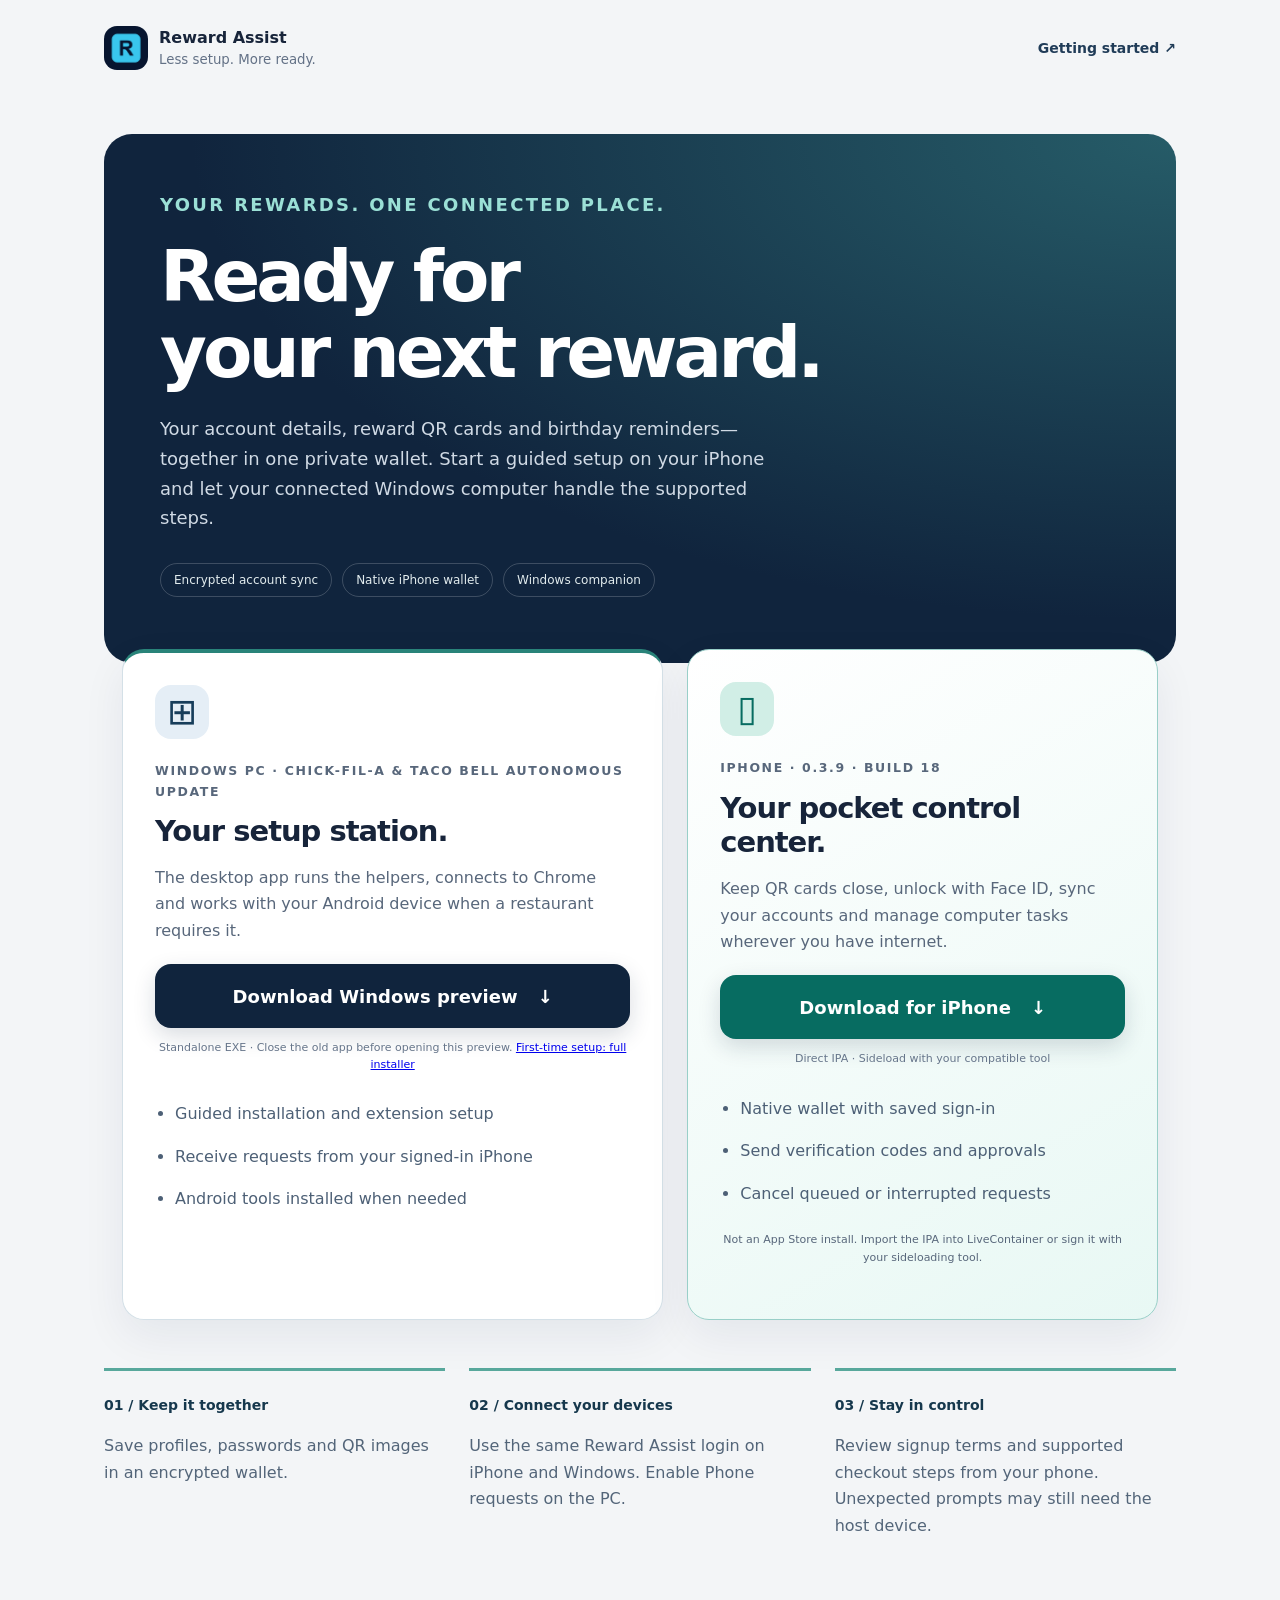
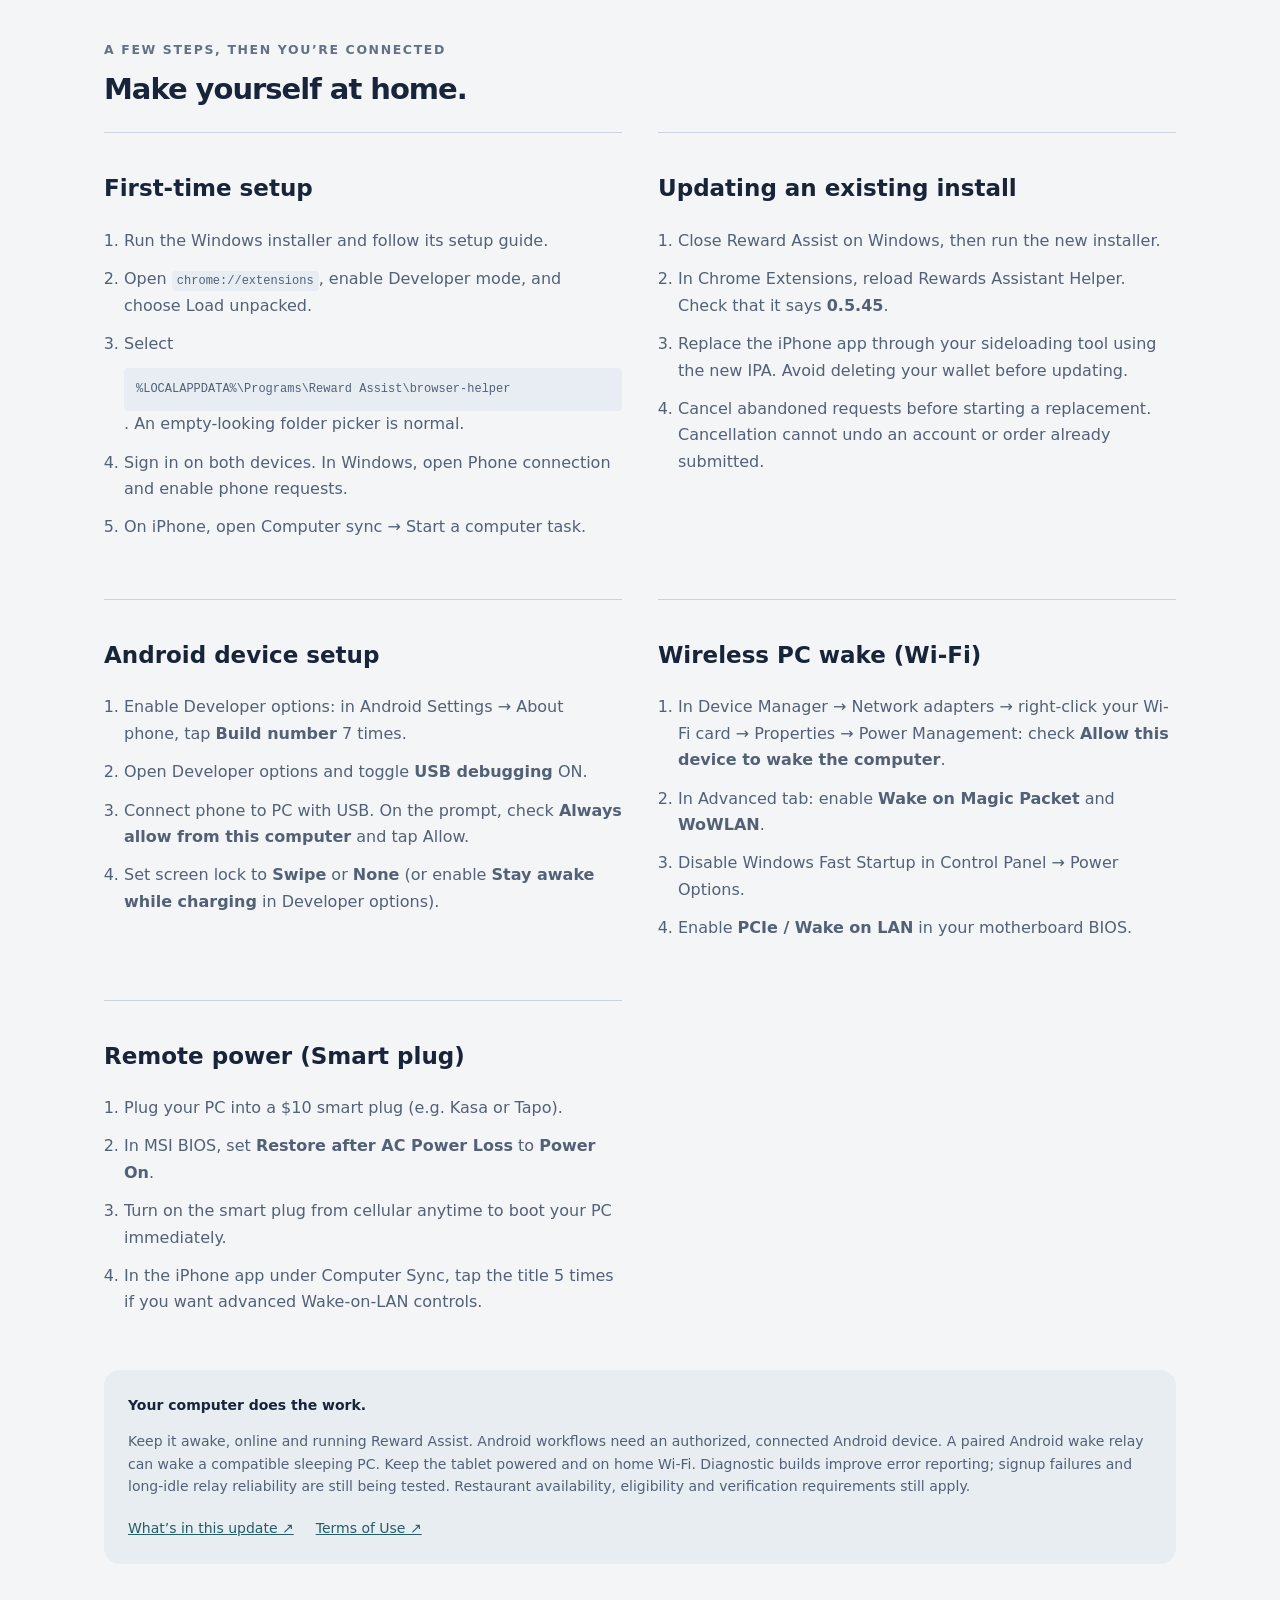
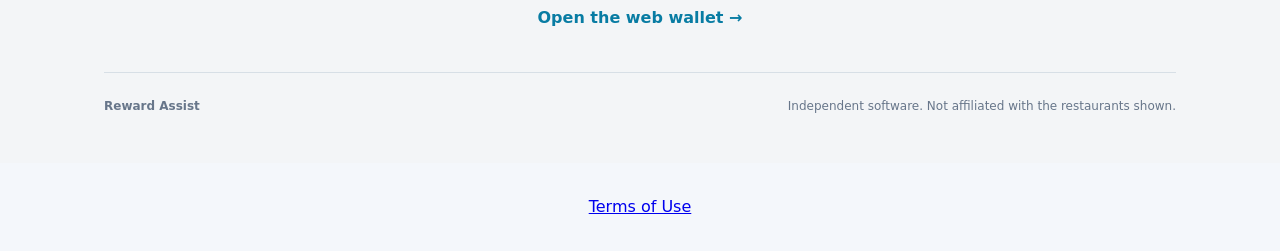
==== index.html @ 3cf1293e "Add Chick-fil-A 2-day advance notice, fully autonomous multi-account checkout and auto-reset, and iO" ====
<!doctype html><html lang="en"><head><meta charset="utf-8"><meta name="viewport" content="width=device-width,initial-scale=1,viewport-fit=cover"><meta name="theme-color" content="#07152f"><meta name="apple-mobile-web-app-capable" content="yes"><meta name="apple-mobile-web-app-status-bar-style" content="black-translucent"><meta name="apple-mobile-web-app-title" content="Reward Assist"><meta name="description" content="Keep restaurant reward accounts and birthday rewards together."><title>Reward Assist</title><link rel="manifest" href="manifest.webmanifest"><link rel="icon" href="favicon.svg" type="image/svg+xml"><link rel="apple-touch-icon" href="icon-192.png"><link rel="stylesheet" href="styles.css"></head><body>
<div id="toast" class="toast" role="status" aria-live="polite"></div>
<section id="landingScreen" class="landing-screen">
<header class="landing-header"><a class="brand" href="#"><img src="icon-192.png" alt="" width="44" height="44"><span><strong>Reward Assist</strong><small>Less setup. More ready.</small></span></a><a class="nav-help" href="#setup-guide">Getting started ↗</a></header>
<main class="landing-main">
<div class="landing-copy"><p class="eyebrow">YOUR REWARDS. ONE CONNECTED PLACE.</p><h1>Ready for<br>your next reward.</h1><p>Your account details, reward QR cards and birthday reminders—together in one private wallet. Start a guided setup on your iPhone and let your connected Windows computer handle the supported steps.</p><div class="hero-meta"><span>Encrypted account sync</span><span>Native iPhone wallet</span><span>Windows companion</span></div></div>
<div class="download-grid" id="downloads">
<article class="download-card featured"><div class="platform-icon" aria-hidden="true">⊞</div><p class="eyebrow">WINDOWS PC · CHICK-FIL-A & TACO BELL AUTONOMOUS UPDATE</p><h2>Your setup station.</h2><p>The desktop app runs the helpers, connects to Chrome and works with your Android device when a restaurant requires it.</p><a class="primary full download-cta" href="https://github.com/goforthj76/Reward-Assist/releases/download/v0.5.45/Rewards.Assistant.exe">Download Windows preview <span>↓</span></a><small class="download-note">Standalone EXE · Close the old app before opening this preview. <a href="https://github.com/goforthj76/Reward-Assist/releases/download/v0.5.45/Reward-Assist-Setup.exe">First-time setup: full installer</a></small><ul><li>Guided installation and extension setup</li><li>Receive requests from your signed-in iPhone</li><li>Android tools installed when needed</li></ul></article>
<article class="download-card iphone"><div class="platform-icon" aria-hidden="true">▯</div><p class="eyebrow">IPHONE · 0.3.9 · BUILD 18</p><h2>Your pocket control center.</h2><p>Keep QR cards close, unlock with Face ID, sync your accounts and manage computer tasks wherever you have internet.</p><a class="primary full download-cta" href="https://github.com/goforthj76/Reward-Assist/releases/download/v0.5.45/Reward-Assist.ipa">Download for iPhone <span>↓</span></a><small class="download-note">Direct IPA · Sideload with your compatible tool</small><ul><li>Native wallet with saved sign-in</li><li>Send verification codes and approvals</li><li>Cancel queued or interrupted requests</li></ul><p class="download-note">Not an App Store install. Import the IPA into LiveContainer or sign it with your sideloading tool.</p></article>
</div>
<section class="benefit-strip" aria-label="How it works"><article><b>01 / Keep it together</b><p>Save profiles, passwords and QR images in an encrypted wallet.</p></article><article><b>02 / Connect your devices</b><p>Use the same Reward Assist login on iPhone and Windows. Enable Phone requests on the PC.</p></article><article><b>03 / Stay in control</b><p>Review signup terms and supported checkout steps from your phone. Unexpected prompts may still need the host device.</p></article></section>
<section id="setup-guide" class="setup-guide"><div class="section-intro"><p class="eyebrow">A FEW STEPS, THEN YOU’RE CONNECTED</p><h2>Make yourself at home.</h2></div><div class="guide-grid"><article><h3>First-time setup</h3><ol><li>Run the Windows installer and follow its setup guide.</li><li>Open <code>chrome://extensions</code>, enable Developer mode, and choose Load unpacked.</li><li>Select <code class="folder-path">%LOCALAPPDATA%\Programs\Reward Assist\browser-helper</code>. An empty-looking folder picker is normal.</li><li>Sign in on both devices. In Windows, open Phone connection and enable phone requests.</li><li>On iPhone, open Computer sync → Start a computer task.</li></ol></article><article><h3>Updating an existing install</h3><ol><li>Close Reward Assist on Windows, then run the new installer.</li><li>In Chrome Extensions, reload Rewards Assistant Helper. Check that it says <strong>0.5.45</strong>.</li><li>Replace the iPhone app through your sideloading tool using the new IPA. Avoid deleting your wallet before updating.</li><li>Cancel abandoned requests before starting a replacement. Cancellation cannot undo an account or order already submitted.</li></ol></article><article><h3>Android device setup</h3><ol><li>Enable Developer options: in Android Settings → About phone, tap <strong>Build number</strong> 7 times.</li><li>Open Developer options and toggle <strong>USB debugging</strong> ON.</li><li>Connect phone to PC with USB. On the prompt, check <strong>Always allow from this computer</strong> and tap Allow.</li><li>Set screen lock to <strong>Swipe</strong> or <strong>None</strong> (or enable <strong>Stay awake while charging</strong> in Developer options).</li></ol></article><article><h3>Wireless PC wake (Wi-Fi)</h3><ol><li>In Device Manager → Network adapters → right-click your Wi-Fi card → Properties → Power Management: check <strong>Allow this device to wake the computer</strong>.</li><li>In Advanced tab: enable <strong>Wake on Magic Packet</strong> and <strong>WoWLAN</strong>.</li><li>Disable Windows Fast Startup in Control Panel → Power Options.</li><li>Enable <strong>PCIe / Wake on LAN</strong> in your motherboard BIOS.</li></ol></article><article><h3>Remote power (Smart plug)</h3><ol><li>Plug your PC into a $10 smart plug (e.g. Kasa or Tapo).</li><li>In MSI BIOS, set <strong>Restore after AC Power Loss</strong> to <strong>Power On</strong>.</li><li>Turn on the smart plug from cellular anytime to boot your PC immediately.</li><li>In the iPhone app under Computer Sync, tap the title 5 times if you want advanced Wake-on-LAN controls.</li></ol></article></div></section>
<div class="release-note"><strong>Your computer does the work.</strong><p>Keep it awake, online and running Reward Assist. Android workflows need an authorized, connected Android device. A paired Android wake relay can wake a compatible sleeping PC. Keep the tablet powered and on home Wi-Fi. Diagnostic builds improve error reporting; signup failures and long-idle relay reliability are still being tested. Restaurant availability, eligibility and verification requirements still apply.</p><a href="https://github.com/goforthj76/Reward-Assist/releases/tag/v0.5.45">What’s in this update ↗</a><a href="terms.html">Terms of Use ↗</a></div>
<button id="openWebApp" class="plain-button web-link" type="button">Open the web wallet →</button>
<footer class="landing-footer"><strong>Reward Assist</strong><span>Independent software. Not affiliated with the restaurants shown.</span></footer></main></section>
<section id="authScreen" class="auth-screen hidden"><div class="auth-brand"><span class="brand-mark">R</span><strong>Reward Assist</strong></div><div class="auth-card"><p class="eyebrow">ONE ACCOUNT · EVERY DEVICE</p><h1>Your rewards, ready when you are.</h1><p>Sign in on your phone and Windows computer to keep profiles and a birthday countdown together.</p><form id="authForm"><label>Email address<input id="authEmail" type="email" autocomplete="email" required placeholder="you@example.com"></label><label>Password<input id="authPassword" type="password" minlength="12" autocomplete="current-password" required placeholder="At least 12 characters"></label><button class="primary full" type="submit" id="authSubmit">Sign in</button></form><button id="authMode" class="plain-button" type="button">New here? Create an account</button><button id="backToDownloads" class="plain-button" type="button">Back to downloads</button><p class="privacy-note">Your restaurant details are encrypted on your device before syncing.</p></div></section>
<div id="appShell" class="app-shell hidden"><header class="topbar"><div class="brand"><span class="brand-mark">R</span><span><strong>Reward Assist</strong><small id="syncState">Saved on this device</small></span></div><button id="accountButton" class="avatar" aria-label="Account menu">A</button></header><main><section class="welcome"><div><p class="eyebrow">MY REWARD WALLET</p><h1 id="welcomeTitle">Good to see you.</h1></div><button id="installButton" class="install-button hidden">Add to Home Screen</button></section><section class="next-reward" id="nextReward"><div class="gift-icon">✦</div><div><span>YOUR BIRTHDAY COUNTDOWN</span><strong id="nextRewardName">Add your birthday to begin</strong><small id="nextRewardDate">We’ll count down for you.</small></div><div class="big-count" id="nextRewardDays">—</div></section><section class="section-block"><div class="section-title"><div><p class="eyebrow">YOUR PLACES</p><h2>Rewards & birthdays</h2></div><button id="editProfileButton" class="secondary">Edit details</button></div><div id="serviceGrid" class="service-grid"></div></section><section class="section-block computer-card"><div><p class="eyebrow">CONNECTED COMPUTER</p><h2>Use the same login on Windows</h2><p>Your encrypted profiles can follow you between this phone and the Reward Assist computer app.</p></div><a href="https://github.com/goforthj76/Reward-Assist/releases/download/v0.5.45/Reward-Assist-Setup.exe" download class="primary">Download Windows Setup</a></section></main><nav class="bottom-nav" aria-label="App navigation"><button class="active" data-view="rewards"><span>⌂</span>Rewards</button><button data-view="add"><span>＋</span>Add account</button><button data-view="account"><span>●</span>Account</button></nav></div>
<dialog id="profileDialog"><form method="dialog" id="profileForm" class="dialog-card"><div class="dialog-head"><div><p class="eyebrow">YOUR DETAILS</p><h2>Birthday profile</h2></div><button value="cancel" class="close" aria-label="Close">×</button></div><label>First name<input id="firstName" autocomplete="given-name" placeholder="First name"></label><label>Birthday<input id="birthday" type="date" autocomplete="bday"></label><fieldset><legend>Show these places</legend><div id="serviceChoices" class="service-choices"></div></fieldset><button id="saveProfile" value="default" class="primary full">Save and sync</button></form></dialog>
<dialog id="serviceDialog"><div class="dialog-card" id="serviceDialogBody"></div></dialog>
<dialog id="accountDialog"><div class="dialog-card"><div class="dialog-head"><div><p class="eyebrow">ACCOUNT</p><h2 id="accountEmail">Signed in</h2></div><button class="close" data-close="accountDialog" aria-label="Close">×</button></div><button id="forceSync" class="secondary full">Sync now</button><button id="showInstallHelp" class="secondary full">Install on this iPhone</button><button id="logoutButton" class="danger full">Sign out</button></div></dialog>
<dialog id="installDialog"><div class="dialog-card"><div class="dialog-head"><div><p class="eyebrow">IPHONE INSTALL</p><h2>Add Reward Assist</h2></div><button class="close" data-close="installDialog" aria-label="Close">×</button></div><ol class="install-steps"><li>Open this page in <strong>Safari</strong>.</li><li>Tap the <strong>Share</strong> button.</li><li>Choose <strong>Add to Home Screen</strong>.</li><li>Tap <strong>Add</strong>.</li></ol></div></dialog>
<link rel="stylesheet" href="landing.css"><link rel="stylesheet" href="mobile-polish.css"><script src="app.js?v=7" defer></script><p style="text-align:center;padding:16px"><a href="terms.html" target="_blank" rel="noopener">Terms of Use</a></p></body></html>
---- styles.css ----
:root{--navy:#07152f;--navy2:#10284d;--cyan:#39c6ed;--ink:#10213d;--muted:#6d7890;--line:#dfe6ef;--paper:#f4f7fb;--white:#fff;--red:#b33b42}*{box-sizing:border-box}html{background:var(--paper)}body{margin:0;color:var(--ink);background:var(--paper);font-family:Inter,ui-sans-serif,system-ui,-apple-system,"Segoe UI",sans-serif;line-height:1.5;font-size:16px}.hidden{display:none!important}button,input{font:inherit}button,a{-webkit-tap-highlight-color:transparent}.auth-screen{min-height:100dvh;background:radial-gradient(circle at 85% 15%,rgba(57,198,237,.2),transparent 28%),linear-gradient(150deg,var(--navy),#132c53);display:grid;place-items:center;padding:28px;color:#fff}.auth-brand{position:absolute;top:28px;left:max(24px,calc((100vw - 1080px)/2));display:flex;align-items:center;gap:11px;font-size:20px}.brand-mark{width:38px;height:38px;border-radius:12px;display:grid;place-items:center;background:var(--cyan);color:var(--navy);font-weight:950}.auth-card{width:min(480px,100%);background:#fff;color:var(--ink);border-radius:28px;padding:36px;box-shadow:0 25px 70px rgba(0,0,0,.28)}.eyebrow{font-size:.78rem;letter-spacing:.13em;font-weight:900;color:#1881a3;margin:0 0 7px}.auth-card h1{font-size:clamp(2.2rem,7vw,3.5rem);line-height:1;letter-spacing:-.055em;margin:9px 0 17px}.auth-card>p:not(.eyebrow){color:var(--muted)}label{display:grid;gap:7px;font-weight:750;margin:17px 0}input{min-height:50px;border:1px solid #cbd5e2;border-radius:12px;padding:11px 13px;color:var(--ink);background:#fff}input:focus{outline:3px solid rgba(57,198,237,.28);border-color:#2ba4c9}.primary,.secondary,.danger,.install-button{min-height:48px;border:0;border-radius:12px;padding:12px 18px;font-weight:850;text-decoration:none;display:inline-flex;align-items:center;justify-content:center;cursor:pointer}.primary{background:var(--navy);color:#fff}.secondary{background:#edf3f8;color:var(--ink)}.danger{background:#fff0f0;color:var(--red)}.full{width:100%}.plain-button{width:100%;background:none;border:0;color:#087ca3;font-weight:800;padding:16px;cursor:pointer}.privacy-note{font-size:.82rem;text-align:center}.windows-download{position:absolute;bottom:24px;color:#d6e8f8;text-underline-offset:4px}.topbar{position:sticky;top:0;z-index:10;height:72px;background:rgba(7,21,47,.96);color:#fff;display:flex;align-items:center;justify-content:space-between;padding:0 max(20px,calc((100vw - 1080px)/2));backdrop-filter:blur(12px)}.brand{display:flex;align-items:center;gap:11px}.brand>span:last-child{display:grid}.brand small{color:#a8bdd5}.avatar{width:42px;height:42px;border-radius:50%;border:1px solid rgba(255,255,255,.2);background:#17345e;color:#fff;font-weight:900}.app-shell main{max-width:1080px;margin:auto;padding:38px 22px 120px}.welcome{display:flex;align-items:end;justify-content:space-between;gap:20px;margin-bottom:25px}.welcome h1{font-size:clamp(2rem,5vw,3.6rem);line-height:1;margin:0;letter-spacing:-.05em}.install-button{background:var(--cyan);color:var(--navy)}.next-reward{background:linear-gradient(130deg,var(--navy),var(--navy2));color:#fff;border-radius:24px;padding:24px;display:grid;grid-template-columns:auto 1fr auto;gap:18px;align-items:center;box-shadow:0 18px 45px rgba(12,35,72,.18)}.gift-icon{width:56px;height:56px;border-radius:17px;display:grid;place-items:center;background:var(--cyan);color:var(--navy);font-size:28px}.next-reward span,.next-reward small{display:block;color:#b9cce0}.next-reward span{font-size:.72rem;letter-spacing:.12em;font-weight:850}.next-reward strong{display:block;font-size:1.25rem;margin:3px 0}.big-count{font-size:2.3rem;font-weight:950;color:var(--cyan);text-align:right}.section-block{margin-top:42px}.section-title{display:flex;justify-content:space-between;align-items:end;gap:18px;margin-bottom:17px}.section-title h2,.computer-card h2{font-size:1.8rem;line-height:1.1;letter-spacing:-.035em;margin:0}.service-grid{display:grid;grid-template-columns:repeat(2,1fr);gap:16px}.service-card{background:#fff;border:1px solid var(--line);border-radius:20px;padding:21px;display:grid;grid-template-columns:auto 1fr auto;align-items:center;gap:14px;box-shadow:0 10px 30px rgba(18,39,71,.045);cursor:pointer;text-align:left}.service-logo{width:52px;height:52px;border-radius:16px;display:grid;place-items:center;background:var(--brand,#edf4f8);color:var(--brand-ink,#10213d);font-weight:950;font-size:1.1rem}.service-copy strong,.service-copy small{display:block}.service-copy small{color:var(--muted);margin-top:2px}.countdown{min-width:64px;text-align:center;padding:9px;border-radius:13px;background:#f0f5f8}.countdown strong,.countdown small{display:block}.countdown strong{font-size:1.2rem}.countdown small{font-size:.68rem;color:var(--muted);text-transform:uppercase}.locked{color:#8a96a8}.computer-card{background:#dff6ff;border:1px solid #9de3f7;border-radius:24px;padding:28px;display:flex;justify-content:space-between;align-items:center;gap:25px}.computer-card p:not(.eyebrow){color:#4a6580}.bottom-nav{display:none}.toast{position:fixed;z-index:100;left:50%;bottom:90px;transform:translate(-50%,25px);padding:12px 18px;border-radius:999px;background:#07152f;color:#fff;font-weight:750;opacity:0;pointer-events:none;transition:.25s}.toast.show{opacity:1;transform:translate(-50%,0)}dialog{border:0;border-radius:24px;padding:0;width:min(520px,calc(100% - 30px));box-shadow:0 30px 90px rgba(4,18,42,.35)}dialog::backdrop{background:rgba(4,14,31,.64);backdrop-filter:blur(3px)}.dialog-card{padding:28px}.dialog-head{display:flex;justify-content:space-between;align-items:start;gap:15px}.dialog-head h2{font-size:1.8rem;margin:0;letter-spacing:-.04em}.close{border:0;background:#edf2f6;width:40px;height:40px;border-radius:50%;font-size:1.6rem;cursor:pointer}.service-choices{display:grid;grid-template-columns:1fr 1fr;gap:9px}.service-choice{display:flex;align-items:center;gap:8px;padding:11px;background:#f3f6fa;border-radius:10px;margin:0}.service-choice input{min-height:auto}.install-steps{padding-left:23px}.install-steps li{padding:8px 0}.service-dialog-logo{width:62px;height:62px;border-radius:18px;display:grid;place-items:center;background:var(--brand);font-size:1.3rem;font-weight:950}.service-actions{display:grid;gap:10px;margin-top:25px}.status-pill{display:inline-flex;margin-top:11px;padding:6px 10px;border-radius:999px;background:#eef3f7;color:var(--muted);font-size:.8rem;font-weight:800}@media(max-width:700px){.auth-card{padding:28px 22px}.auth-brand{position:static;justify-self:start;margin-bottom:18px}.auth-screen{align-content:center}.windows-download{position:static;margin-top:22px}.topbar{padding-left:16px;padding-right:16px}.app-shell main{padding:27px 16px 110px}.welcome{align-items:start}.install-button{font-size:.82rem;min-height:42px;padding:9px 12px}.next-reward{grid-template-columns:auto 1fr}.big-count{grid-column:2;text-align:left;font-size:1.65rem}.service-grid{grid-template-columns:1fr}.service-card{padding:17px}.computer-card{display:grid}.bottom-nav{position:fixed;z-index:15;left:0;right:0;bottom:0;padding:8px max(12px,env(safe-area-inset-left)) calc(8px + env(safe-area-inset-bottom));display:grid;grid-template-columns:repeat(3,1fr);background:rgba(255,255,255,.96);border-top:1px solid var(--line);backdrop-filter:blur(12px)}.bottom-nav button{border:0;background:none;color:#738096;font-size:.72rem;font-weight:800;display:grid;gap:2px;place-items:center}.bottom-nav button span{font-size:1.2rem}.bottom-nav .active{color:var(--navy)}.section-title{align-items:center}.section-title .secondary{font-size:.8rem;padding:9px 11px;min-height:40px}.service-choices{grid-template-columns:1fr}}
---- landing.css ----
.landing-screen{min-height:100dvh;background:#f3f5f7;color:#17243a;padding-bottom:24px}.landing-header{max-width:1120px;margin:auto;padding:26px 24px;display:flex;align-items:center;justify-content:space-between;gap:20px}.landing-header .brand small{color:#637186}.nav-help{font-size:14px;color:#203c58;text-decoration:none;font-weight:600}.landing-main{max-width:1120px;margin:auto;padding:38px 24px 0}.landing-copy{background:#10243d;color:white;border-radius:28px;padding:56px;margin-bottom:28px;position:relative;overflow:hidden;background-image:radial-gradient(ellipse at 100% 0%,#265c68,transparent 65%)}.landing-copy .eyebrow{color:#9be0d6}.landing-copy h1{font-size:clamp(2.6rem,5.8vw,4.5rem);letter-spacing:-.055em;line-height:1.06;margin:18px 0 24px;max-width:800px}.landing-copy>p{max-width:630px;font-size:18px;line-height:1.65;color:#d0dae5}.hero-meta{display:flex;gap:10px;flex-wrap:wrap;margin-top:30px}.hero-meta span{font-size:12px;border:1px solid #ffffff30;border-radius:30px;padding:7px 13px;color:#e2ecee}.download-grid{display:grid;grid-template-columns:1.15fr 1fr;gap:24px}.download-card{background:white;border:1px solid #dce2e9;border-radius:22px;padding:32px}.download-card.featured{border-top:4px solid #298379}.download-card h2,.section-intro h2{font-size:29px;letter-spacing:-.035em;line-height:1.2;margin:12px 0 16px}.download-card p{color:#58677b;line-height:1.65}.download-card .primary,.download-card .secondary{margin-top:20px;display:flex;justify-content:center;gap:20px;text-align:center}.download-note{display:block;text-align:center;color:#66758a;font-size:11px;margin:12px 0 20px}.download-card ol,.guide-grid ol{padding-left:20px;color:#536177;line-height:1.65}.download-card li,.guide-grid li{padding:6px 0}.setup-guide{margin-top:64px;scroll-margin-top:24px}.section-intro{max-width:650px;margin-bottom:26px}.section-intro p{color:#637186}.guide-grid{display:grid;grid-template-columns:1fr 1fr;gap:36px}.guide-grid article{border-top:1px solid #ccd5df;padding-top:24px}.step-tag{color:#287269;font-size:12px;font-weight:700;letter-spacing:.08em}.guide-grid h3{font-size:23px;margin:14px 0}.guide-grid code{font-size:12px;background:#e7edf2;padding:3px 5px;border-radius:4px;overflow-wrap:anywhere}.guide-grid .folder-path{display:block;padding:12px;margin-top:10px;white-space:normal}.release-note{margin-top:32px;background:#e7edf1;border-radius:16px;padding:24px;font-size:14px;color:#536177;line-height:1.6}.release-note strong{color:#17243a}.release-note a{display:inline-block;margin:6px 22px 0 0;color:#245e67}.web-link{display:block;margin:26px auto}.landing-footer{display:flex;justify-content:space-between;gap:20px;border-top:1px solid #d7dfe6;padding:24px 0;font-size:12px;color:#67768a}.landing-screen a:focus-visible,.landing-screen button:focus-visible{outline:3px solid #298379;outline-offset:4px}@media(max-width:700px){.landing-header{padding:20px}.landing-main{padding:16px}.landing-copy{padding:30px 24px;border-radius:20px}.landing-copy h1{font-size:42px}.landing-copy>p{font-size:16px}.download-grid,.guide-grid{grid-template-columns:1fr}.download-card{padding:24px}.setup-guide{margin-top:40px}.landing-footer{flex-direction:column;gap:8px}.nav-help{font-size:12px}}

.landing-header .brand{text-decoration:none;color:inherit}.landing-header img{border-radius:13px}.download-card{position:relative;border:1px solid #d4e0e7;box-shadow:0 16px 44px #0e254511}.download-card.iphone{border-color:#99cfc8;background:linear-gradient(150deg,#fff,#e8f8f4)}.download-cta{min-height:64px;border-radius:16px;font-size:18px;font-weight:750;display:flex;justify-content:space-between;align-items:center;padding:18px 22px;box-shadow:0 8px 22px #10243d28;text-decoration:none;background:#10243d;color:white}.iphone .download-cta{background:#076c61}.download-cta:hover{transform:translateY(-2px);filter:brightness(1.12)}.platform-icon{width:54px;height:54px;border-radius:16px;background:#e5eef6;display:grid;place-items:center;font-size:36px;margin-bottom:22px;color:#173d5a}.iphone .platform-icon{background:#d1eee6;color:#076c61}.download-card ul{padding-left:20px;line-height:1.9;color:#4d6076}.benefit-strip{display:grid;grid-template-columns:repeat(3,1fr);gap:24px;margin:48px 0}.benefit-strip article{border-top:3px solid #58a89c;padding:22px 0}.benefit-strip b{font-size:14px;color:#16384d}.benefit-strip p{line-height:1.65;color:#536579}.landing-copy{padding-bottom:66px}.download-grid{margin-top:-42px;position:relative;padding:0 18px;gap:24px}.landing-screen .primary:focus-visible{outline:3px solid #24b8a2;outline-offset:5px}@media(max-width:700px){.download-grid{padding:0;margin-top:0}.benefit-strip{grid-template-columns:1fr;gap:8px}.landing-copy{padding-bottom:30px}.download-card h2{font-size:29px}}
---- mobile-polish.css ----
.service-card{position:relative;overflow:hidden;transition:transform .18s ease,box-shadow .18s ease}.service-card:hover{transform:translateY(-3px);box-shadow:0 18px 38px rgba(18,39,71,.12)}.service-logo{box-shadow:inset 0 0 0 2px rgba(255,255,255,.55),0 7px 18px rgba(7,21,47,.12);letter-spacing:-.05em}.next-reward{background:radial-gradient(circle at 85% 20%,rgba(57,198,237,.28),transparent 26%),linear-gradient(130deg,var(--navy),#183d70)}@media(max-width:700px){body{background:#f6f8fc}.topbar{height:64px}.app-shell main{padding-top:22px}.welcome h1{font-size:2.25rem}.next-reward{border-radius:22px;padding:20px}.service-card{border-radius:22px;min-height:90px}.service-logo{width:58px;height:58px;border-radius:19px}.bottom-nav{box-shadow:0 -10px 30px rgba(7,21,47,.08)}dialog{border-radius:28px 28px 0 0;width:100%;max-width:none;margin:auto 0 0;max-height:92dvh}.dialog-card{padding:24px 20px calc(24px + env(safe-area-inset-bottom))}}
/* Phone shell: persistent navigation, comfortable touch targets and safe areas. */
@media(max-width:700px){
.app-shell{min-height:100dvh;background:#f3f5fa}
.app-shell .topbar{position:sticky;top:0;z-index:12;height:auto;min-height:72px;padding-top:calc(12px + env(safe-area-inset-top));padding-bottom:12px;background:rgba(243,245,250,.94);backdrop-filter:blur(20px);border:0}
.app-shell .welcome{margin-bottom:22px}.app-shell .welcome h1{font-size:30px;letter-spacing:-1px;line-height:1.15}
.app-shell .section-block{margin-top:28px}.app-shell .section-title h2{font-size:22px;letter-spacing:-.5px}.app-shell .section-title{gap:12px;flex-wrap:wrap}
.app-shell .service-card{background:#fff;border:1px solid #e7ebf2;box-shadow:0 3px 10px #10213d05;min-height:94px;text-align:left}
.app-shell .service-copy{min-width:0}.app-shell .service-copy small{overflow-wrap:anywhere}
.app-shell .service-actions{grid-template-columns:1fr 1fr;margin:16px 0}.app-shell .computer-card{background:#e9eef6;border-radius:22px;padding:20px}.app-shell .computer-card h2{font-size:20px}
.app-shell .bottom-nav{border-top:1px solid #e2e6ef;background:rgba(255,255,255,.94)}.bottom-nav button{min-height:48px}.bottom-nav .active{background:#e9f0fb;border-radius:14px}
.dialog-card{overflow-wrap:anywhere}.dialog-card .close{min-height:44px;min-width:44px}.service-card:active{transform:scale(.985)}
}
@media(prefers-reduced-motion:reduce){*{scroll-behavior:auto!important;transition:none!important}}
@media(max-width:700px){.app-shell .topbar .brand strong{color:#10213d}.app-shell .topbar .brand small{color:#536780}}
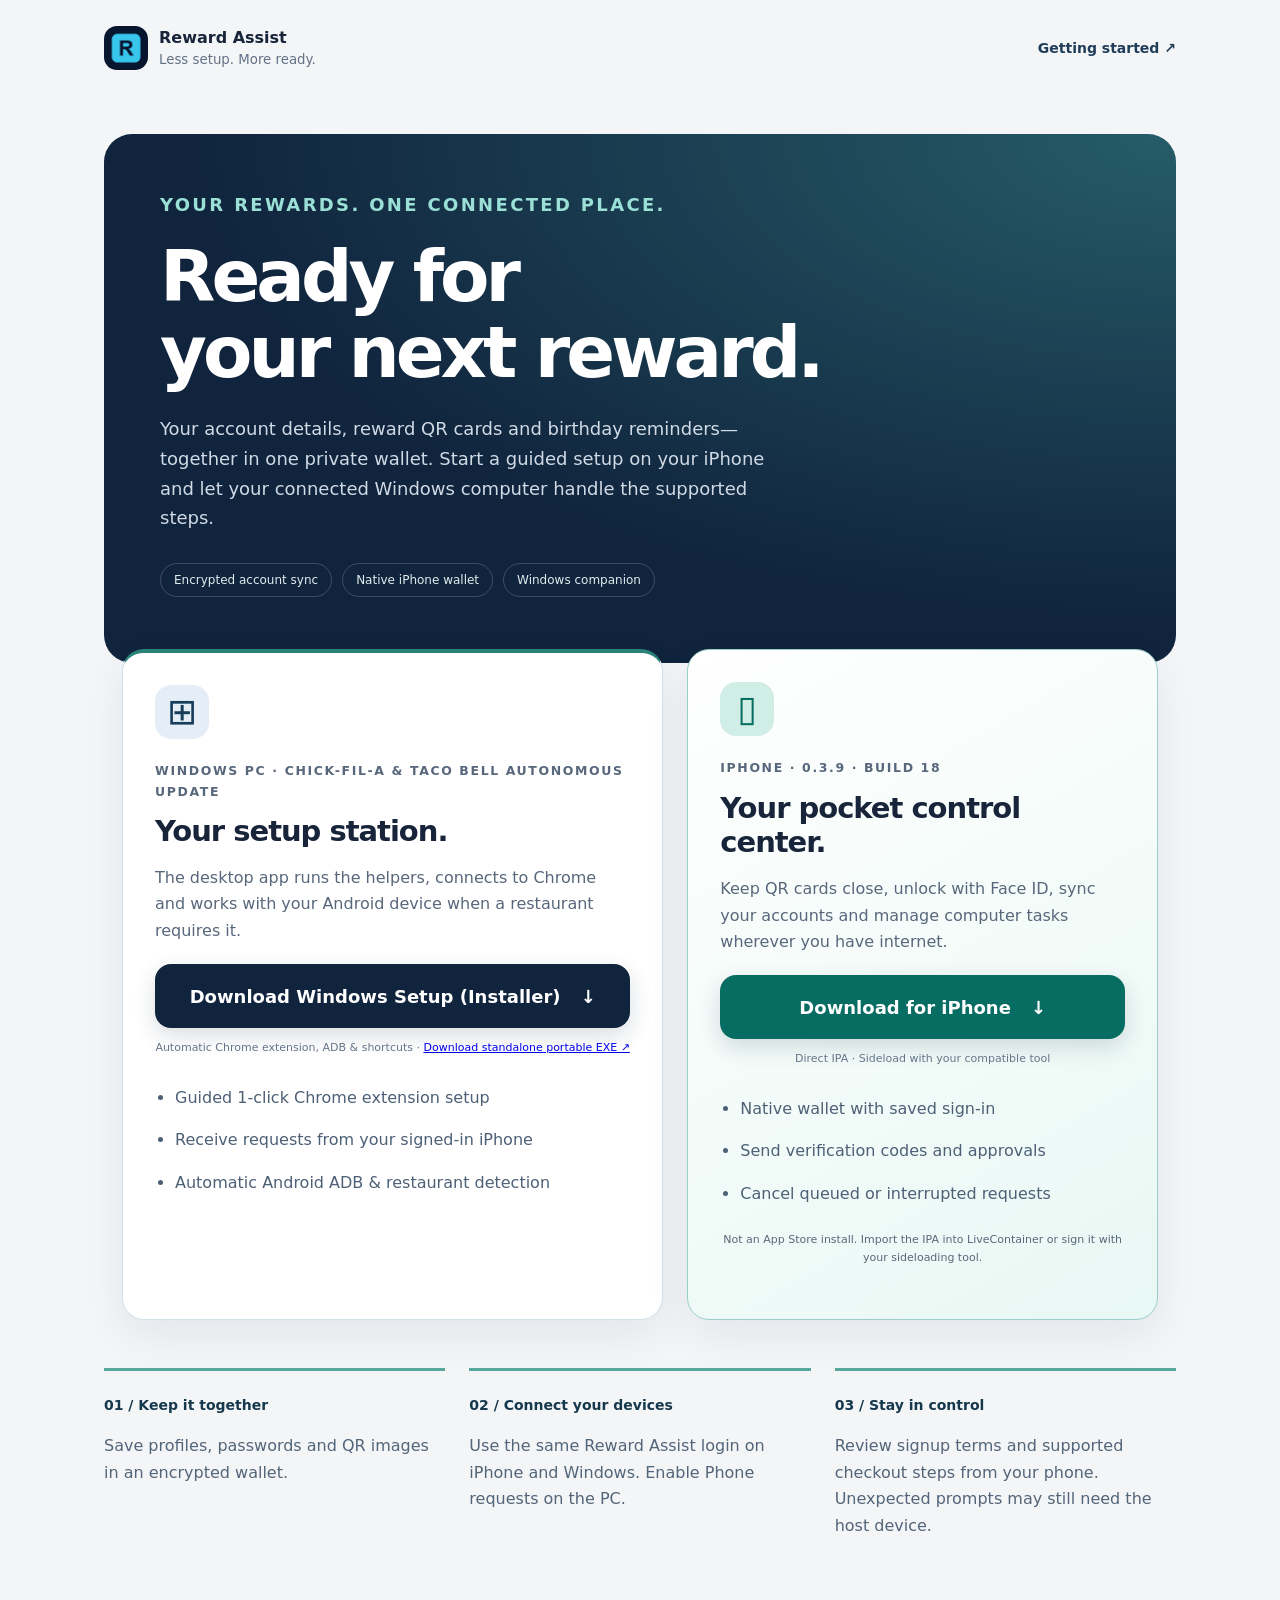
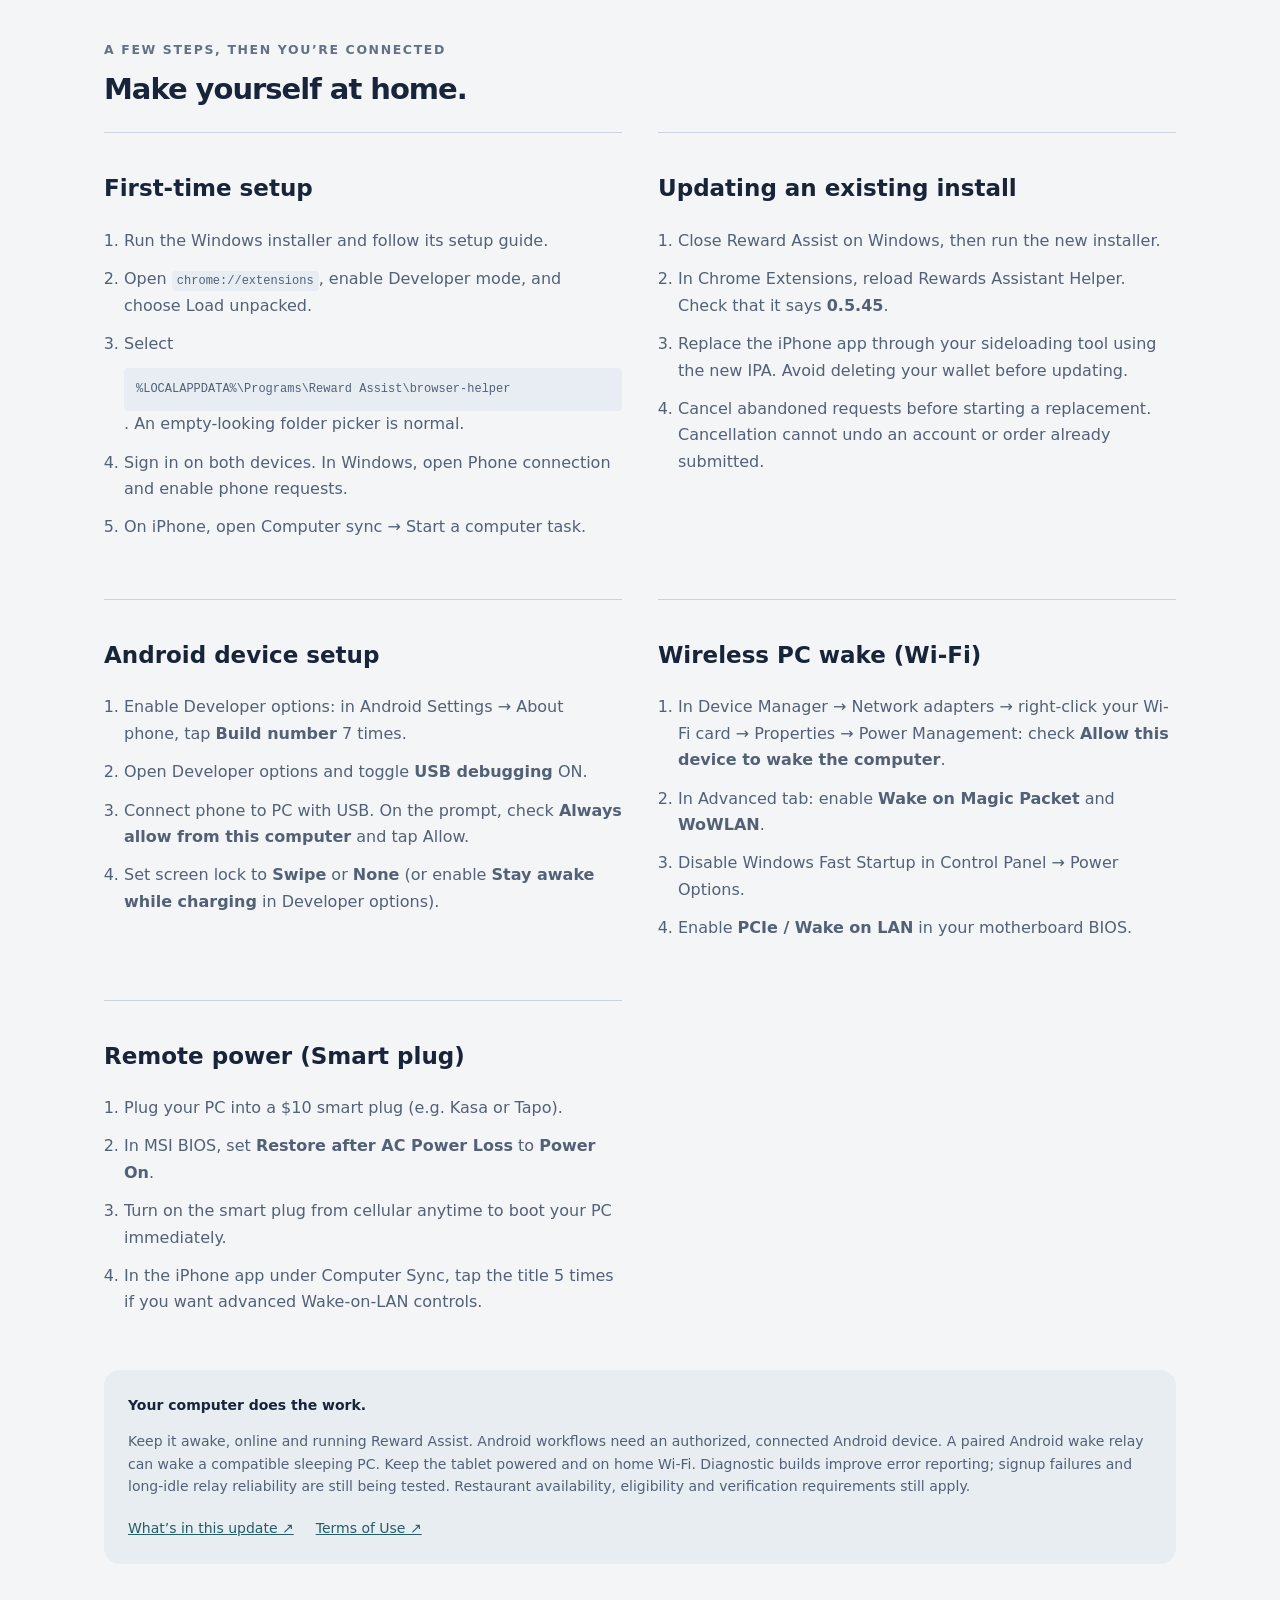
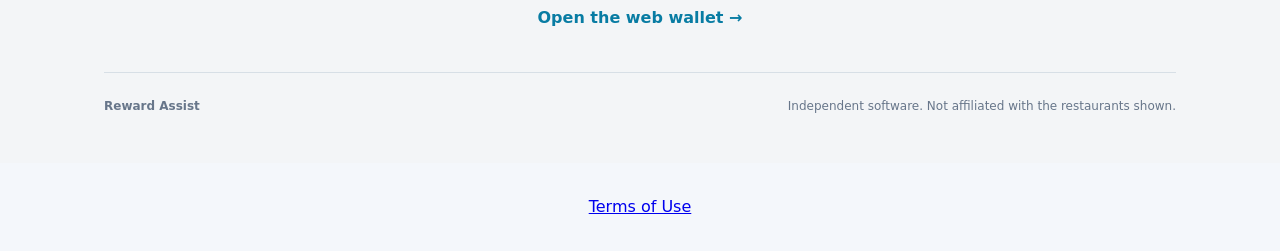
==== commit 101397d3: "Improve launcher setup, downloader page, and fix sweetFrog layout spacing" ====
--- a/index.html
+++ b/index.html
@@ -5,7 +5,7 @@
 <main class="landing-main">
 <div class="landing-copy"><p class="eyebrow">YOUR REWARDS. ONE CONNECTED PLACE.</p><h1>Ready for<br>your next reward.</h1><p>Your account details, reward QR cards and birthday reminders—together in one private wallet. Start a guided setup on your iPhone and let your connected Windows computer handle the supported steps.</p><div class="hero-meta"><span>Encrypted account sync</span><span>Native iPhone wallet</span><span>Windows companion</span></div></div>
 <div class="download-grid" id="downloads">
-<article class="download-card featured"><div class="platform-icon" aria-hidden="true">⊞</div><p class="eyebrow">WINDOWS PC · CHICK-FIL-A & TACO BELL AUTONOMOUS UPDATE</p><h2>Your setup station.</h2><p>The desktop app runs the helpers, connects to Chrome and works with your Android device when a restaurant requires it.</p><a class="primary full download-cta" href="https://github.com/goforthj76/Reward-Assist/releases/download/v0.5.45/Rewards.Assistant.exe">Download Windows preview <span>↓</span></a><small class="download-note">Standalone EXE · Close the old app before opening this preview. <a href="https://github.com/goforthj76/Reward-Assist/releases/download/v0.5.45/Reward-Assist-Setup.exe">First-time setup: full installer</a></small><ul><li>Guided installation and extension setup</li><li>Receive requests from your signed-in iPhone</li><li>Android tools installed when needed</li></ul></article>
+<article class="download-card featured"><div class="platform-icon" aria-hidden="true">⊞</div><p class="eyebrow">WINDOWS PC · CHICK-FIL-A & TACO BELL AUTONOMOUS UPDATE</p><h2>Your setup station.</h2><p>The desktop app runs the helpers, connects to Chrome and works with your Android device when a restaurant requires it.</p><a class="primary full download-cta" href="https://github.com/goforthj76/Reward-Assist/releases/download/v0.5.45/Reward-Assist-Setup.exe">Download Windows Setup (Installer) <span>↓</span></a><small class="download-note">Automatic Chrome extension, ADB & shortcuts · <a href="https://github.com/goforthj76/Reward-Assist/releases/download/v0.5.45/Rewards.Assistant.exe">Download standalone portable EXE ↗</a></small><ul><li>Guided 1-click Chrome extension setup</li><li>Receive requests from your signed-in iPhone</li><li>Automatic Android ADB & restaurant detection</li></ul></article>
 <article class="download-card iphone"><div class="platform-icon" aria-hidden="true">▯</div><p class="eyebrow">IPHONE · 0.3.9 · BUILD 18</p><h2>Your pocket control center.</h2><p>Keep QR cards close, unlock with Face ID, sync your accounts and manage computer tasks wherever you have internet.</p><a class="primary full download-cta" href="https://github.com/goforthj76/Reward-Assist/releases/download/v0.5.45/Reward-Assist.ipa">Download for iPhone <span>↓</span></a><small class="download-note">Direct IPA · Sideload with your compatible tool</small><ul><li>Native wallet with saved sign-in</li><li>Send verification codes and approvals</li><li>Cancel queued or interrupted requests</li></ul><p class="download-note">Not an App Store install. Import the IPA into LiveContainer or sign it with your sideloading tool.</p></article>
 </div>
 <section class="benefit-strip" aria-label="How it works"><article><b>01 / Keep it together</b><p>Save profiles, passwords and QR images in an encrypted wallet.</p></article><article><b>02 / Connect your devices</b><p>Use the same Reward Assist login on iPhone and Windows. Enable Phone requests on the PC.</p></article><article><b>03 / Stay in control</b><p>Review signup terms and supported checkout steps from your phone. Unexpected prompts may still need the host device.</p></article></section>
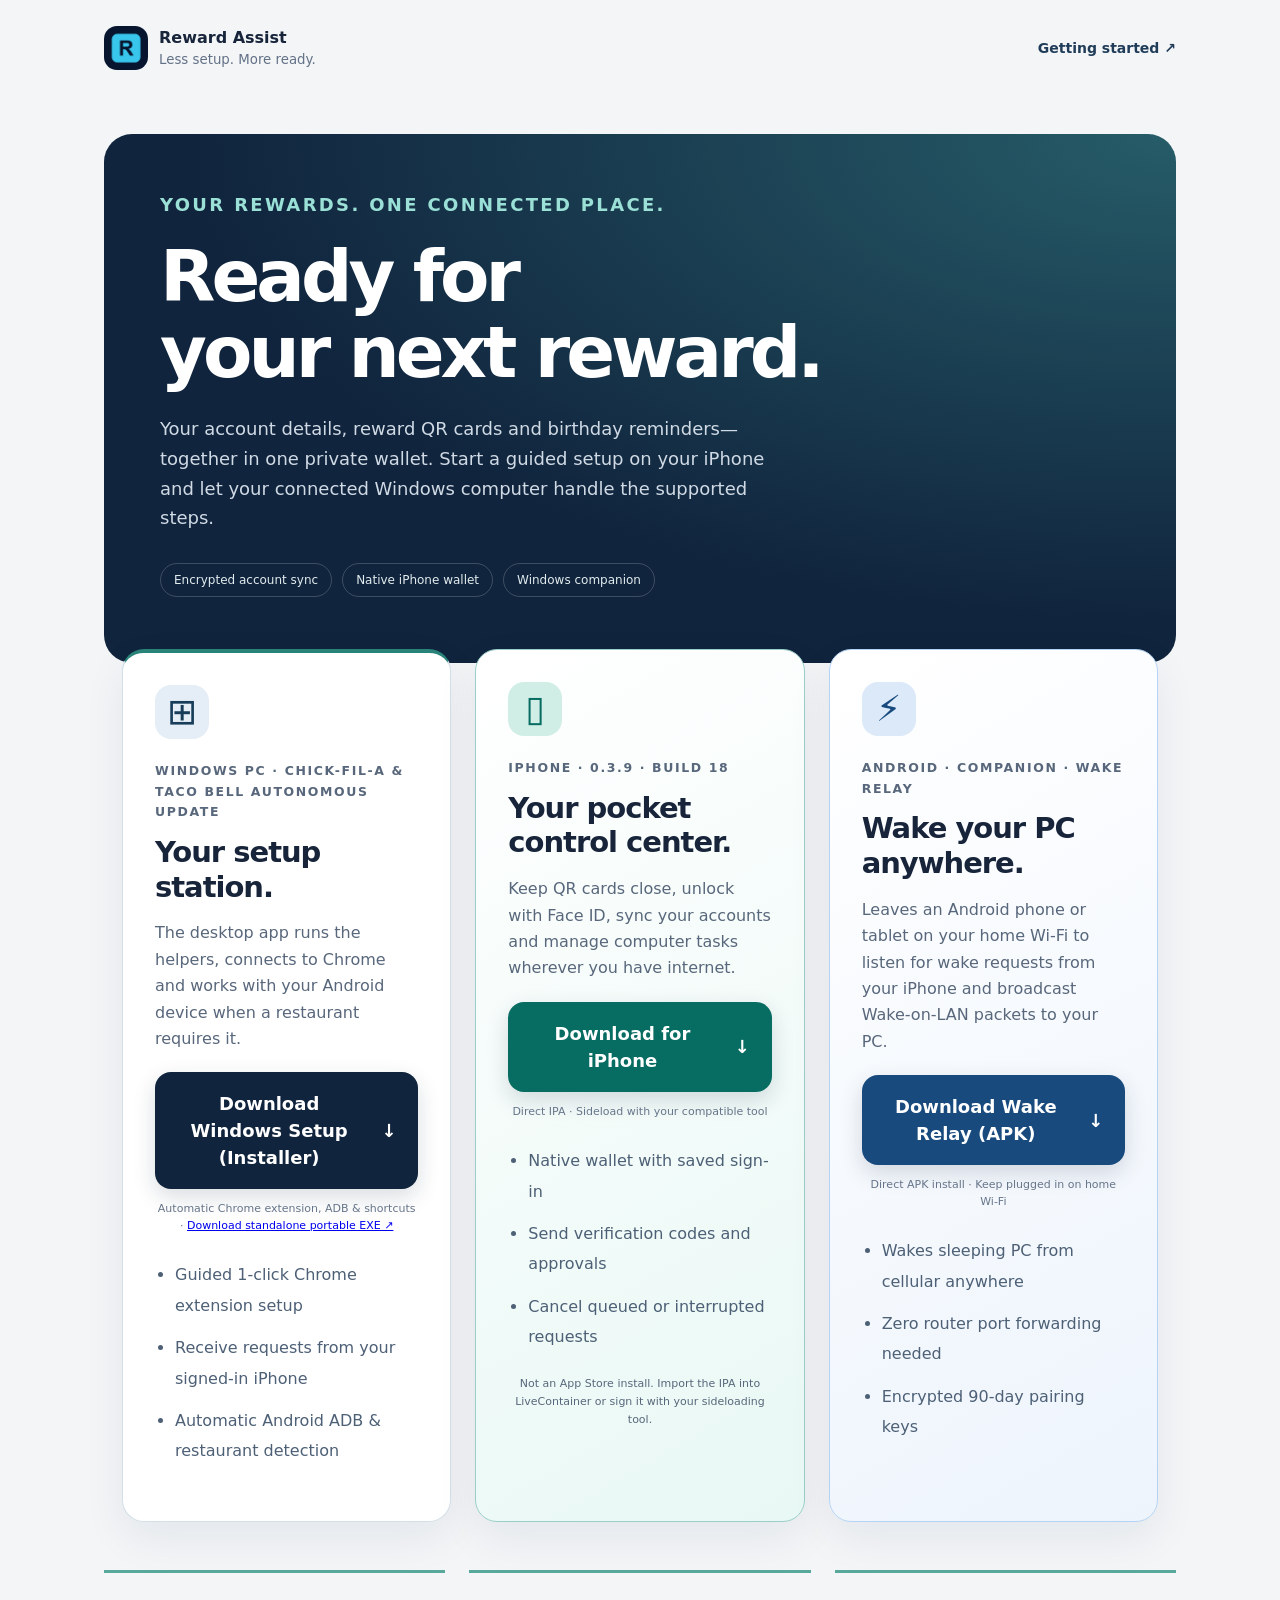
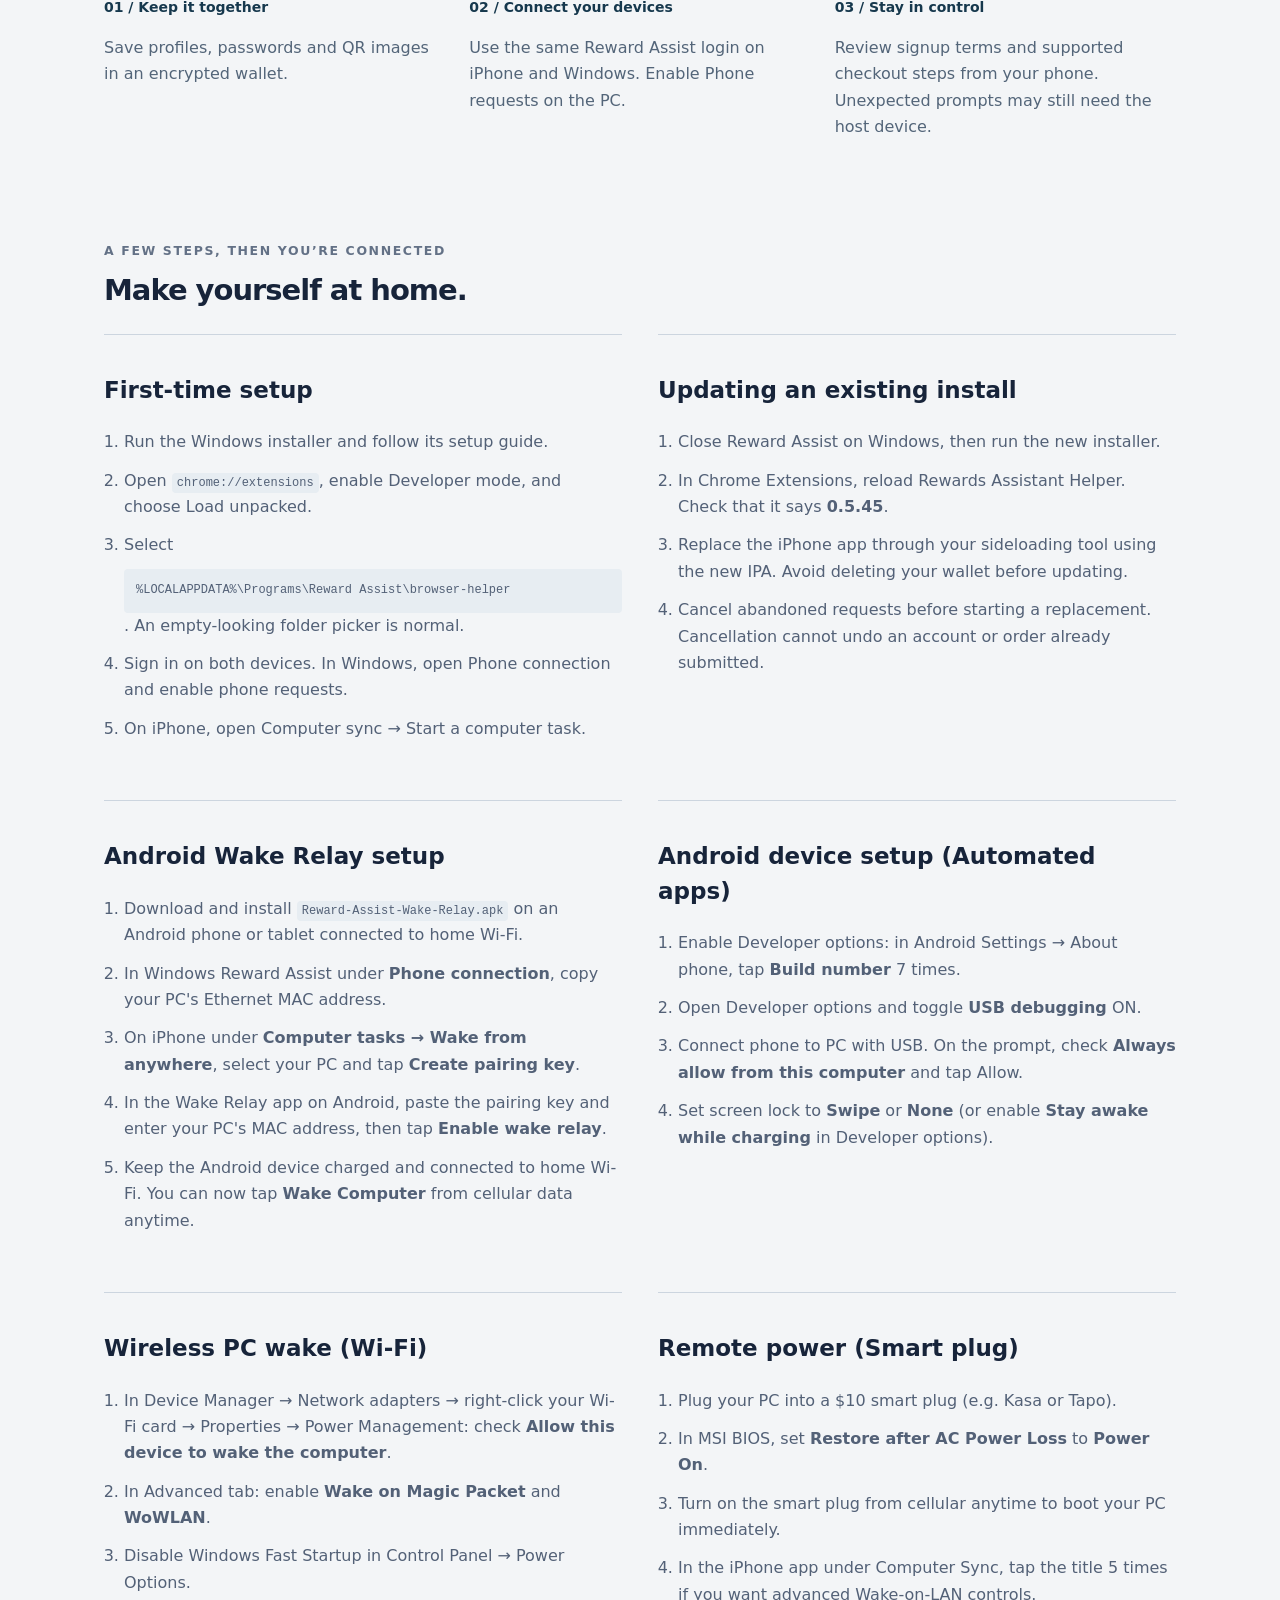
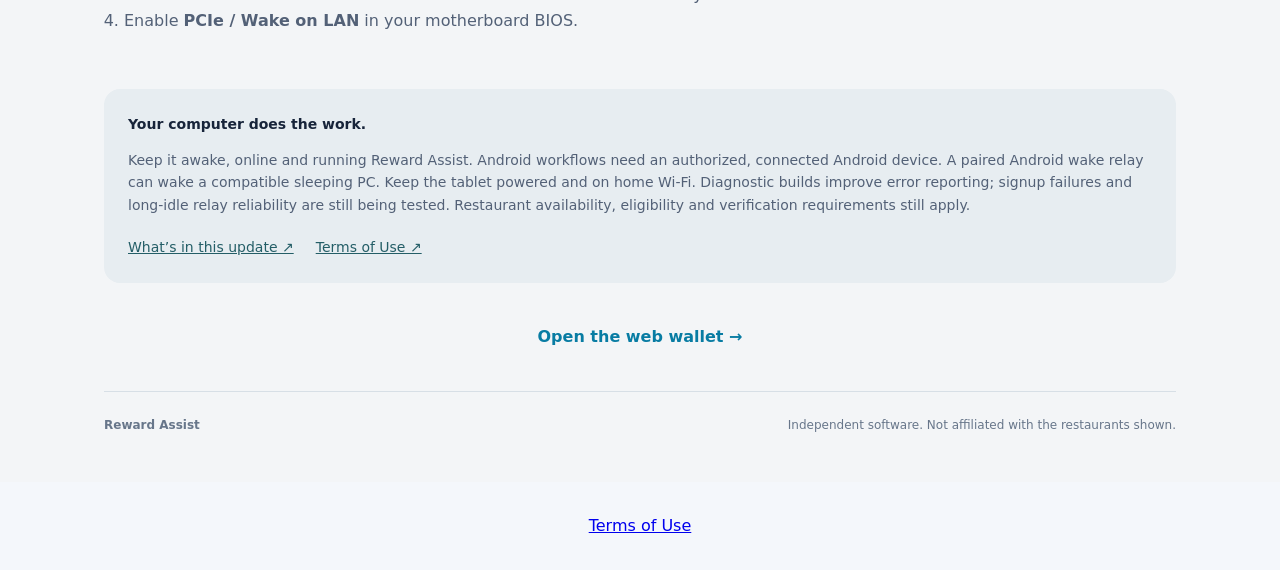
==== commit b7e7ed07: "Add Android Wake Relay download card and configuration guide" ====
--- a/index.html
+++ b/index.html
@@ -7,9 +7,10 @@
 <div class="download-grid" id="downloads">
 <article class="download-card featured"><div class="platform-icon" aria-hidden="true">⊞</div><p class="eyebrow">WINDOWS PC · CHICK-FIL-A & TACO BELL AUTONOMOUS UPDATE</p><h2>Your setup station.</h2><p>The desktop app runs the helpers, connects to Chrome and works with your Android device when a restaurant requires it.</p><a class="primary full download-cta" href="https://github.com/goforthj76/Reward-Assist/releases/download/v0.5.45/Reward-Assist-Setup.exe">Download Windows Setup (Installer) <span>↓</span></a><small class="download-note">Automatic Chrome extension, ADB & shortcuts · <a href="https://github.com/goforthj76/Reward-Assist/releases/download/v0.5.45/Rewards.Assistant.exe">Download standalone portable EXE ↗</a></small><ul><li>Guided 1-click Chrome extension setup</li><li>Receive requests from your signed-in iPhone</li><li>Automatic Android ADB & restaurant detection</li></ul></article>
 <article class="download-card iphone"><div class="platform-icon" aria-hidden="true">▯</div><p class="eyebrow">IPHONE · 0.3.9 · BUILD 18</p><h2>Your pocket control center.</h2><p>Keep QR cards close, unlock with Face ID, sync your accounts and manage computer tasks wherever you have internet.</p><a class="primary full download-cta" href="https://github.com/goforthj76/Reward-Assist/releases/download/v0.5.45/Reward-Assist.ipa">Download for iPhone <span>↓</span></a><small class="download-note">Direct IPA · Sideload with your compatible tool</small><ul><li>Native wallet with saved sign-in</li><li>Send verification codes and approvals</li><li>Cancel queued or interrupted requests</li></ul><p class="download-note">Not an App Store install. Import the IPA into LiveContainer or sign it with your sideloading tool.</p></article>
+<article class="download-card android"><div class="platform-icon" aria-hidden="true">⚡</div><p class="eyebrow">ANDROID · COMPANION · WAKE RELAY</p><h2>Wake your PC anywhere.</h2><p>Leaves an Android phone or tablet on your home Wi-Fi to listen for wake requests from your iPhone and broadcast Wake-on-LAN packets to your PC.</p><a class="primary full download-cta" href="https://github.com/goforthj76/Reward-Assist/releases/download/v0.5.45/Reward-Assist-Wake-Relay.apk">Download Wake Relay (APK) <span>↓</span></a><small class="download-note">Direct APK install · Keep plugged in on home Wi-Fi</small><ul><li>Wakes sleeping PC from cellular anywhere</li><li>Zero router port forwarding needed</li><li>Encrypted 90-day pairing keys</li></ul></article>
 </div>
 <section class="benefit-strip" aria-label="How it works"><article><b>01 / Keep it together</b><p>Save profiles, passwords and QR images in an encrypted wallet.</p></article><article><b>02 / Connect your devices</b><p>Use the same Reward Assist login on iPhone and Windows. Enable Phone requests on the PC.</p></article><article><b>03 / Stay in control</b><p>Review signup terms and supported checkout steps from your phone. Unexpected prompts may still need the host device.</p></article></section>
-<section id="setup-guide" class="setup-guide"><div class="section-intro"><p class="eyebrow">A FEW STEPS, THEN YOU’RE CONNECTED</p><h2>Make yourself at home.</h2></div><div class="guide-grid"><article><h3>First-time setup</h3><ol><li>Run the Windows installer and follow its setup guide.</li><li>Open <code>chrome://extensions</code>, enable Developer mode, and choose Load unpacked.</li><li>Select <code class="folder-path">%LOCALAPPDATA%\Programs\Reward Assist\browser-helper</code>. An empty-looking folder picker is normal.</li><li>Sign in on both devices. In Windows, open Phone connection and enable phone requests.</li><li>On iPhone, open Computer sync → Start a computer task.</li></ol></article><article><h3>Updating an existing install</h3><ol><li>Close Reward Assist on Windows, then run the new installer.</li><li>In Chrome Extensions, reload Rewards Assistant Helper. Check that it says <strong>0.5.45</strong>.</li><li>Replace the iPhone app through your sideloading tool using the new IPA. Avoid deleting your wallet before updating.</li><li>Cancel abandoned requests before starting a replacement. Cancellation cannot undo an account or order already submitted.</li></ol></article><article><h3>Android device setup</h3><ol><li>Enable Developer options: in Android Settings → About phone, tap <strong>Build number</strong> 7 times.</li><li>Open Developer options and toggle <strong>USB debugging</strong> ON.</li><li>Connect phone to PC with USB. On the prompt, check <strong>Always allow from this computer</strong> and tap Allow.</li><li>Set screen lock to <strong>Swipe</strong> or <strong>None</strong> (or enable <strong>Stay awake while charging</strong> in Developer options).</li></ol></article><article><h3>Wireless PC wake (Wi-Fi)</h3><ol><li>In Device Manager → Network adapters → right-click your Wi-Fi card → Properties → Power Management: check <strong>Allow this device to wake the computer</strong>.</li><li>In Advanced tab: enable <strong>Wake on Magic Packet</strong> and <strong>WoWLAN</strong>.</li><li>Disable Windows Fast Startup in Control Panel → Power Options.</li><li>Enable <strong>PCIe / Wake on LAN</strong> in your motherboard BIOS.</li></ol></article><article><h3>Remote power (Smart plug)</h3><ol><li>Plug your PC into a $10 smart plug (e.g. Kasa or Tapo).</li><li>In MSI BIOS, set <strong>Restore after AC Power Loss</strong> to <strong>Power On</strong>.</li><li>Turn on the smart plug from cellular anytime to boot your PC immediately.</li><li>In the iPhone app under Computer Sync, tap the title 5 times if you want advanced Wake-on-LAN controls.</li></ol></article></div></section>
+<section id="setup-guide" class="setup-guide"><div class="section-intro"><p class="eyebrow">A FEW STEPS, THEN YOU’RE CONNECTED</p><h2>Make yourself at home.</h2></div><div class="guide-grid"><article><h3>First-time setup</h3><ol><li>Run the Windows installer and follow its setup guide.</li><li>Open <code>chrome://extensions</code>, enable Developer mode, and choose Load unpacked.</li><li>Select <code class="folder-path">%LOCALAPPDATA%\Programs\Reward Assist\browser-helper</code>. An empty-looking folder picker is normal.</li><li>Sign in on both devices. In Windows, open Phone connection and enable phone requests.</li><li>On iPhone, open Computer sync → Start a computer task.</li></ol></article><article><h3>Updating an existing install</h3><ol><li>Close Reward Assist on Windows, then run the new installer.</li><li>In Chrome Extensions, reload Rewards Assistant Helper. Check that it says <strong>0.5.45</strong>.</li><li>Replace the iPhone app through your sideloading tool using the new IPA. Avoid deleting your wallet before updating.</li><li>Cancel abandoned requests before starting a replacement. Cancellation cannot undo an account or order already submitted.</li></ol></article><article><h3>Android Wake Relay setup</h3><ol><li>Download and install <code>Reward-Assist-Wake-Relay.apk</code> on an Android phone or tablet connected to home Wi-Fi.</li><li>In Windows Reward Assist under <strong>Phone connection</strong>, copy your PC's Ethernet MAC address.</li><li>On iPhone under <strong>Computer tasks → Wake from anywhere</strong>, select your PC and tap <strong>Create pairing key</strong>.</li><li>In the Wake Relay app on Android, paste the pairing key and enter your PC's MAC address, then tap <strong>Enable wake relay</strong>.</li><li>Keep the Android device charged and connected to home Wi-Fi. You can now tap <strong>Wake Computer</strong> from cellular data anytime.</li></ol></article><article><h3>Android device setup (Automated apps)</h3><ol><li>Enable Developer options: in Android Settings → About phone, tap <strong>Build number</strong> 7 times.</li><li>Open Developer options and toggle <strong>USB debugging</strong> ON.</li><li>Connect phone to PC with USB. On the prompt, check <strong>Always allow from this computer</strong> and tap Allow.</li><li>Set screen lock to <strong>Swipe</strong> or <strong>None</strong> (or enable <strong>Stay awake while charging</strong> in Developer options).</li></ol></article><article><h3>Wireless PC wake (Wi-Fi)</h3><ol><li>In Device Manager → Network adapters → right-click your Wi-Fi card → Properties → Power Management: check <strong>Allow this device to wake the computer</strong>.</li><li>In Advanced tab: enable <strong>Wake on Magic Packet</strong> and <strong>WoWLAN</strong>.</li><li>Disable Windows Fast Startup in Control Panel → Power Options.</li><li>Enable <strong>PCIe / Wake on LAN</strong> in your motherboard BIOS.</li></ol></article><article><h3>Remote power (Smart plug)</h3><ol><li>Plug your PC into a $10 smart plug (e.g. Kasa or Tapo).</li><li>In MSI BIOS, set <strong>Restore after AC Power Loss</strong> to <strong>Power On</strong>.</li><li>Turn on the smart plug from cellular anytime to boot your PC immediately.</li><li>In the iPhone app under Computer Sync, tap the title 5 times if you want advanced Wake-on-LAN controls.</li></ol></article></div></section>
 <div class="release-note"><strong>Your computer does the work.</strong><p>Keep it awake, online and running Reward Assist. Android workflows need an authorized, connected Android device. A paired Android wake relay can wake a compatible sleeping PC. Keep the tablet powered and on home Wi-Fi. Diagnostic builds improve error reporting; signup failures and long-idle relay reliability are still being tested. Restaurant availability, eligibility and verification requirements still apply.</p><a href="https://github.com/goforthj76/Reward-Assist/releases/tag/v0.5.45">What’s in this update ↗</a><a href="terms.html">Terms of Use ↗</a></div>
 <button id="openWebApp" class="plain-button web-link" type="button">Open the web wallet →</button>
 <footer class="landing-footer"><strong>Reward Assist</strong><span>Independent software. Not affiliated with the restaurants shown.</span></footer></main></section>
--- a/landing.css
+++ b/landing.css
@@ -1,3 +1,3 @@
 .landing-screen{min-height:100dvh;background:#f3f5f7;color:#17243a;padding-bottom:24px}.landing-header{max-width:1120px;margin:auto;padding:26px 24px;display:flex;align-items:center;justify-content:space-between;gap:20px}.landing-header .brand small{color:#637186}.nav-help{font-size:14px;color:#203c58;text-decoration:none;font-weight:600}.landing-main{max-width:1120px;margin:auto;padding:38px 24px 0}.landing-copy{background:#10243d;color:white;border-radius:28px;padding:56px;margin-bottom:28px;position:relative;overflow:hidden;background-image:radial-gradient(ellipse at 100% 0%,#265c68,transparent 65%)}.landing-copy .eyebrow{color:#9be0d6}.landing-copy h1{font-size:clamp(2.6rem,5.8vw,4.5rem);letter-spacing:-.055em;line-height:1.06;margin:18px 0 24px;max-width:800px}.landing-copy>p{max-width:630px;font-size:18px;line-height:1.65;color:#d0dae5}.hero-meta{display:flex;gap:10px;flex-wrap:wrap;margin-top:30px}.hero-meta span{font-size:12px;border:1px solid #ffffff30;border-radius:30px;padding:7px 13px;color:#e2ecee}.download-grid{display:grid;grid-template-columns:1.15fr 1fr;gap:24px}.download-card{background:white;border:1px solid #dce2e9;border-radius:22px;padding:32px}.download-card.featured{border-top:4px solid #298379}.download-card h2,.section-intro h2{font-size:29px;letter-spacing:-.035em;line-height:1.2;margin:12px 0 16px}.download-card p{color:#58677b;line-height:1.65}.download-card .primary,.download-card .secondary{margin-top:20px;display:flex;justify-content:center;gap:20px;text-align:center}.download-note{display:block;text-align:center;color:#66758a;font-size:11px;margin:12px 0 20px}.download-card ol,.guide-grid ol{padding-left:20px;color:#536177;line-height:1.65}.download-card li,.guide-grid li{padding:6px 0}.setup-guide{margin-top:64px;scroll-margin-top:24px}.section-intro{max-width:650px;margin-bottom:26px}.section-intro p{color:#637186}.guide-grid{display:grid;grid-template-columns:1fr 1fr;gap:36px}.guide-grid article{border-top:1px solid #ccd5df;padding-top:24px}.step-tag{color:#287269;font-size:12px;font-weight:700;letter-spacing:.08em}.guide-grid h3{font-size:23px;margin:14px 0}.guide-grid code{font-size:12px;background:#e7edf2;padding:3px 5px;border-radius:4px;overflow-wrap:anywhere}.guide-grid .folder-path{display:block;padding:12px;margin-top:10px;white-space:normal}.release-note{margin-top:32px;background:#e7edf1;border-radius:16px;padding:24px;font-size:14px;color:#536177;line-height:1.6}.release-note strong{color:#17243a}.release-note a{display:inline-block;margin:6px 22px 0 0;color:#245e67}.web-link{display:block;margin:26px auto}.landing-footer{display:flex;justify-content:space-between;gap:20px;border-top:1px solid #d7dfe6;padding:24px 0;font-size:12px;color:#67768a}.landing-screen a:focus-visible,.landing-screen button:focus-visible{outline:3px solid #298379;outline-offset:4px}@media(max-width:700px){.landing-header{padding:20px}.landing-main{padding:16px}.landing-copy{padding:30px 24px;border-radius:20px}.landing-copy h1{font-size:42px}.landing-copy>p{font-size:16px}.download-grid,.guide-grid{grid-template-columns:1fr}.download-card{padding:24px}.setup-guide{margin-top:40px}.landing-footer{flex-direction:column;gap:8px}.nav-help{font-size:12px}}
 
-.landing-header .brand{text-decoration:none;color:inherit}.landing-header img{border-radius:13px}.download-card{position:relative;border:1px solid #d4e0e7;box-shadow:0 16px 44px #0e254511}.download-card.iphone{border-color:#99cfc8;background:linear-gradient(150deg,#fff,#e8f8f4)}.download-cta{min-height:64px;border-radius:16px;font-size:18px;font-weight:750;display:flex;justify-content:space-between;align-items:center;padding:18px 22px;box-shadow:0 8px 22px #10243d28;text-decoration:none;background:#10243d;color:white}.iphone .download-cta{background:#076c61}.download-cta:hover{transform:translateY(-2px);filter:brightness(1.12)}.platform-icon{width:54px;height:54px;border-radius:16px;background:#e5eef6;display:grid;place-items:center;font-size:36px;margin-bottom:22px;color:#173d5a}.iphone .platform-icon{background:#d1eee6;color:#076c61}.download-card ul{padding-left:20px;line-height:1.9;color:#4d6076}.benefit-strip{display:grid;grid-template-columns:repeat(3,1fr);gap:24px;margin:48px 0}.benefit-strip article{border-top:3px solid #58a89c;padding:22px 0}.benefit-strip b{font-size:14px;color:#16384d}.benefit-strip p{line-height:1.65;color:#536579}.landing-copy{padding-bottom:66px}.download-grid{margin-top:-42px;position:relative;padding:0 18px;gap:24px}.landing-screen .primary:focus-visible{outline:3px solid #24b8a2;outline-offset:5px}@media(max-width:700px){.download-grid{padding:0;margin-top:0}.benefit-strip{grid-template-columns:1fr;gap:8px}.landing-copy{padding-bottom:30px}.download-card h2{font-size:29px}}
+.landing-header .brand{text-decoration:none;color:inherit}.landing-header img{border-radius:13px}.download-card{position:relative;border:1px solid #d4e0e7;box-shadow:0 16px 44px #0e254511}.download-card.iphone{border-color:#99cfc8;background:linear-gradient(150deg,#fff,#e8f8f4)}.download-card.android{border-color:#b5d4f5;background:linear-gradient(150deg,#fff,#edf4fc)}.download-cta{min-height:64px;border-radius:16px;font-size:18px;font-weight:750;display:flex;justify-content:space-between;align-items:center;padding:18px 22px;box-shadow:0 8px 22px #10243d28;text-decoration:none;background:#10243d;color:white}.iphone .download-cta{background:#076c61}.android .download-cta{background:#184a7e}.download-cta:hover{transform:translateY(-2px);filter:brightness(1.12)}.platform-icon{width:54px;height:54px;border-radius:16px;background:#e5eef6;display:grid;place-items:center;font-size:36px;margin-bottom:22px;color:#173d5a}.iphone .platform-icon{background:#d1eee6;color:#076c61}.android .platform-icon{background:#dbe9f9;color:#184a7e}.download-card ul{padding-left:20px;line-height:1.9;color:#4d6076}.benefit-strip{display:grid;grid-template-columns:repeat(3,1fr);gap:24px;margin:48px 0}.benefit-strip article{border-top:3px solid #58a89c;padding:22px 0}.benefit-strip b{font-size:14px;color:#16384d}.benefit-strip p{line-height:1.65;color:#536579}.landing-copy{padding-bottom:66px}.download-grid{margin-top:-42px;position:relative;padding:0 18px;gap:24px;grid-template-columns:repeat(auto-fit,minmax(310px,1fr))}.landing-screen .primary:focus-visible{outline:3px solid #24b8a2;outline-offset:5px}@media(max-width:700px){.download-grid{padding:0;margin-top:0}.benefit-strip{grid-template-columns:1fr;gap:8px}.landing-copy{padding-bottom:30px}.download-card h2{font-size:29px}}
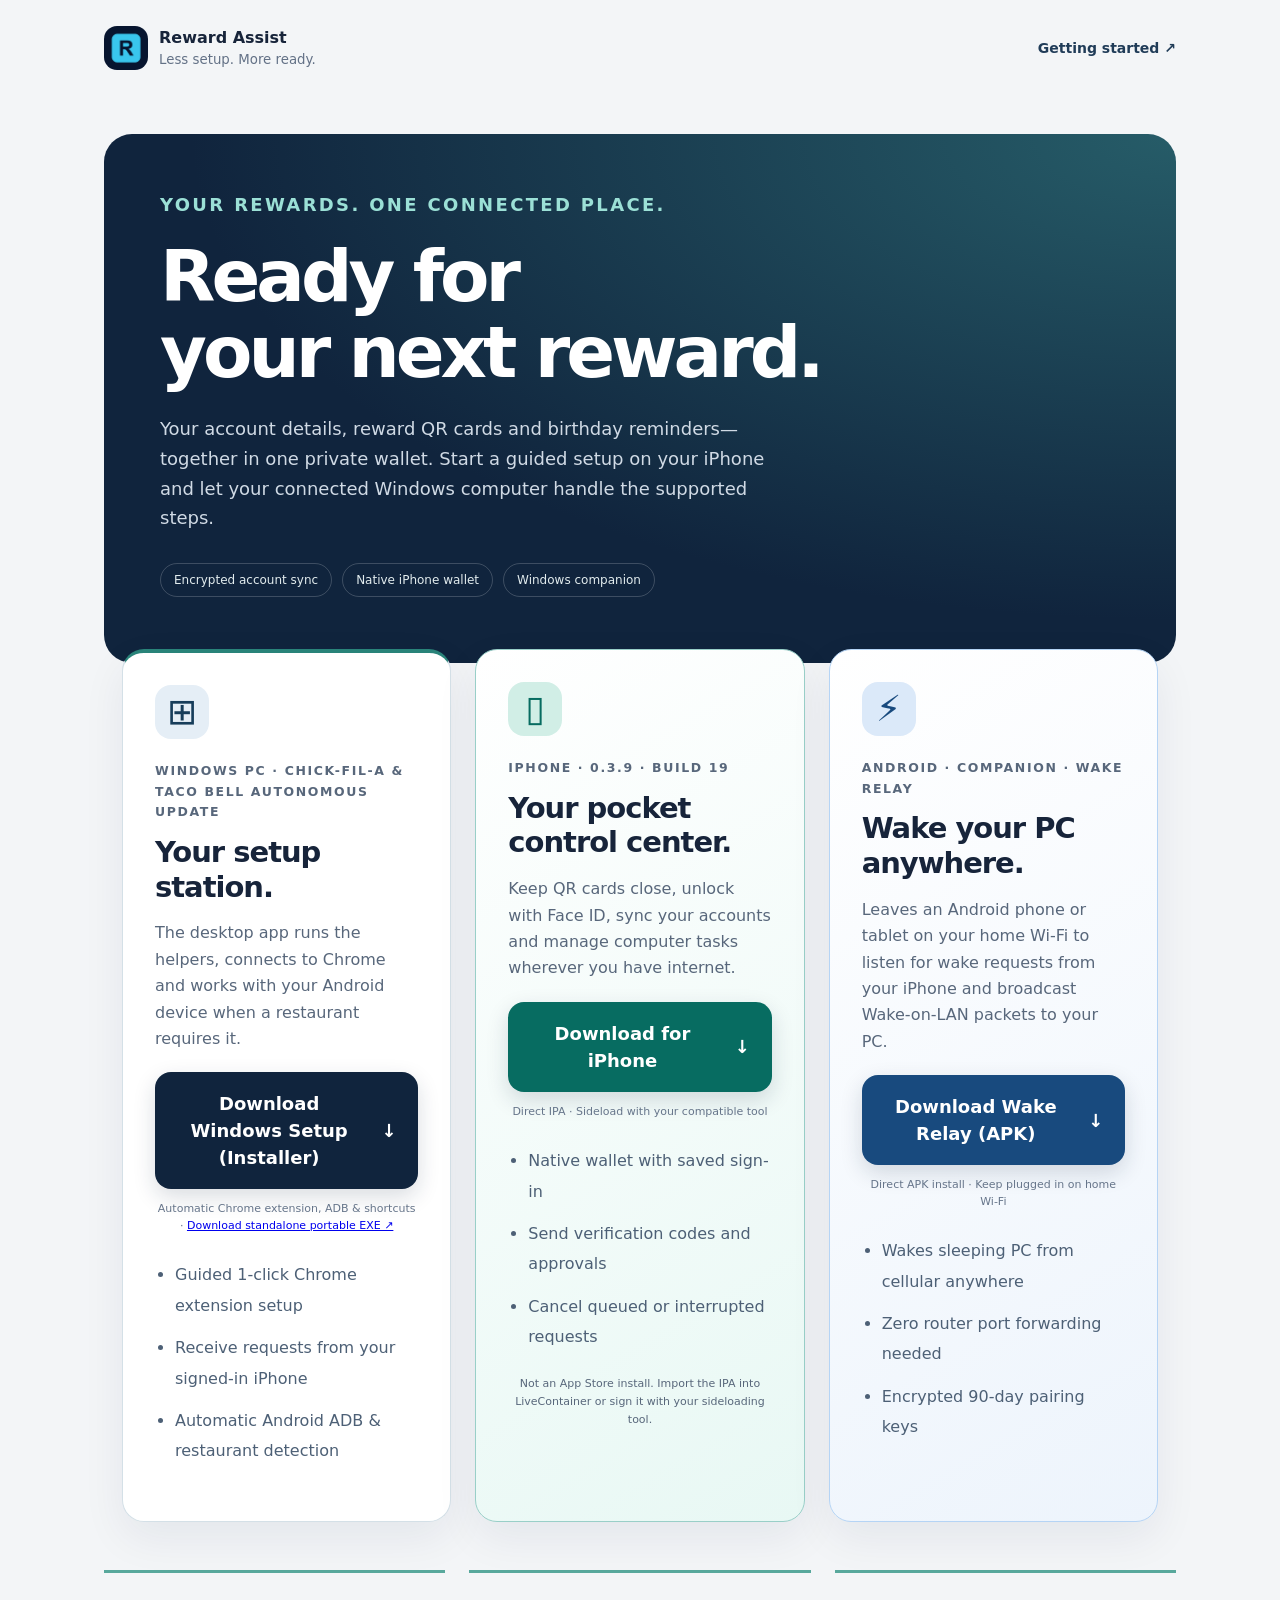
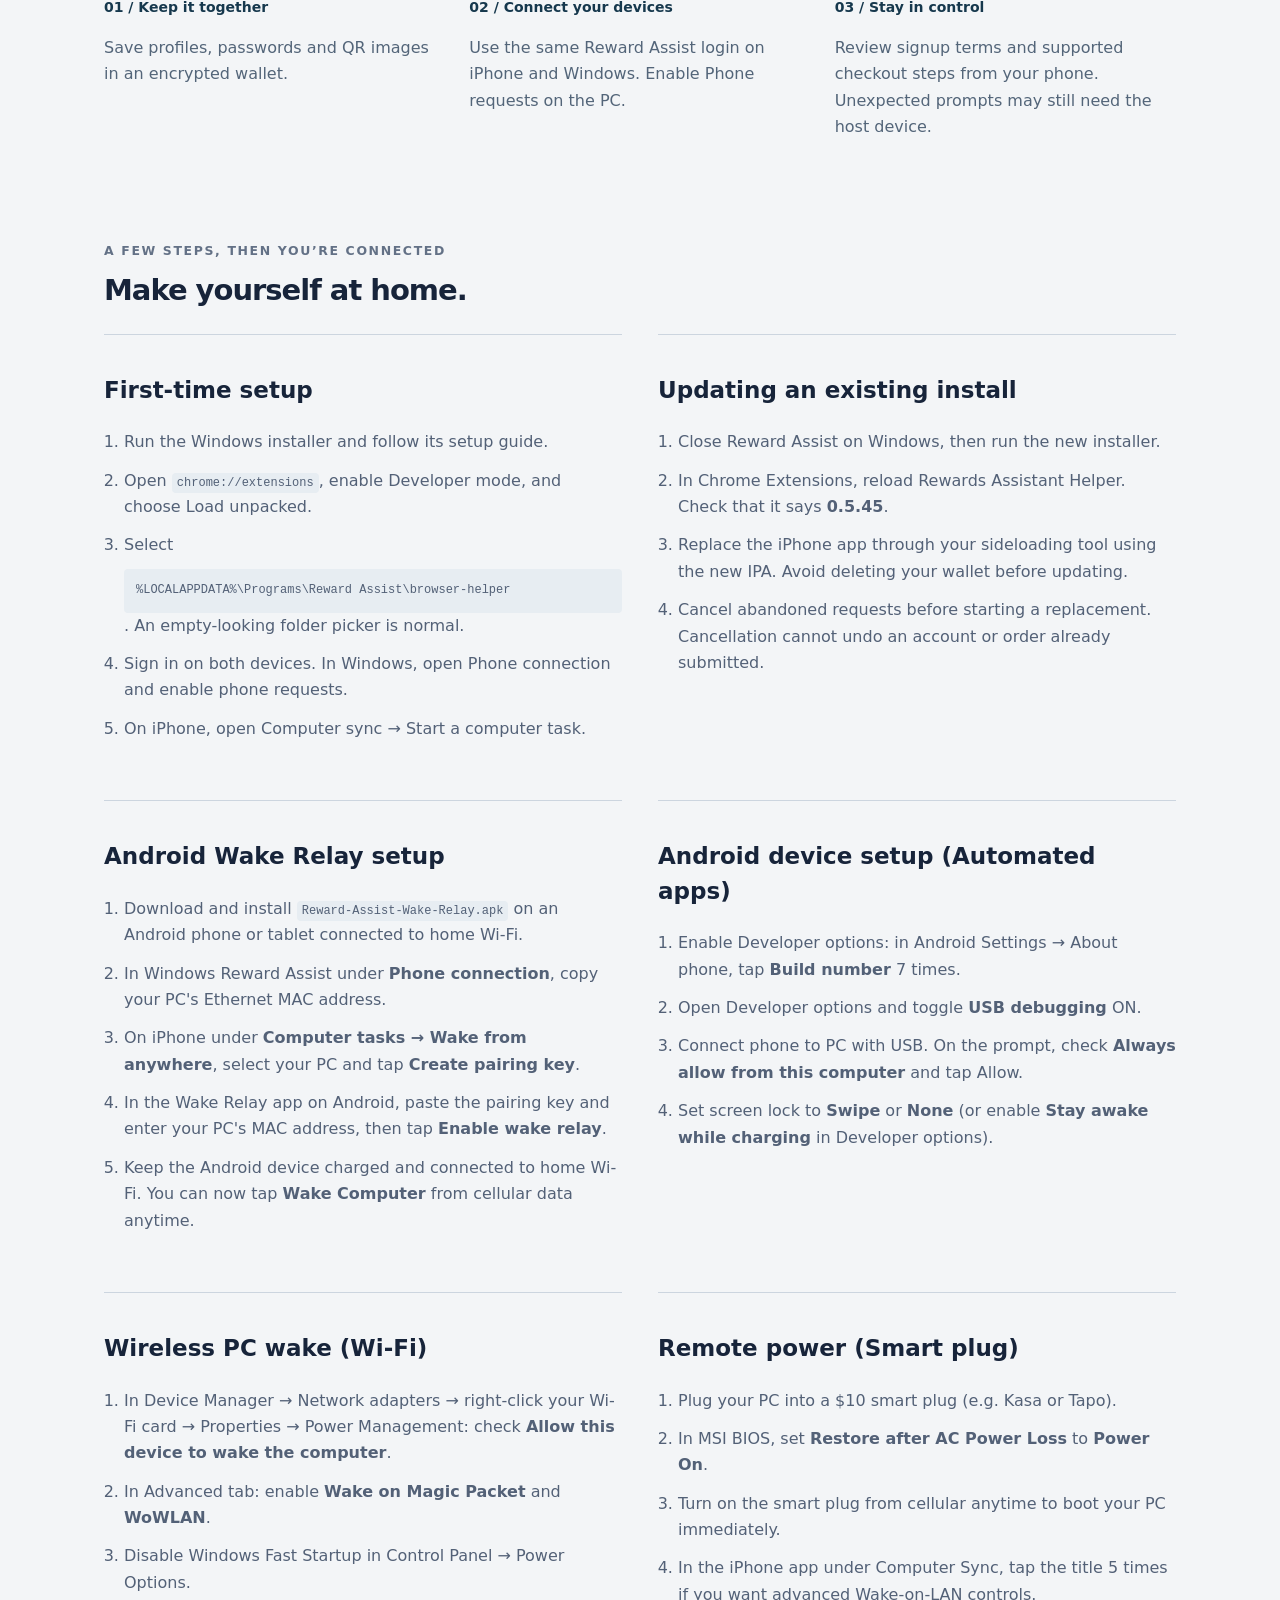
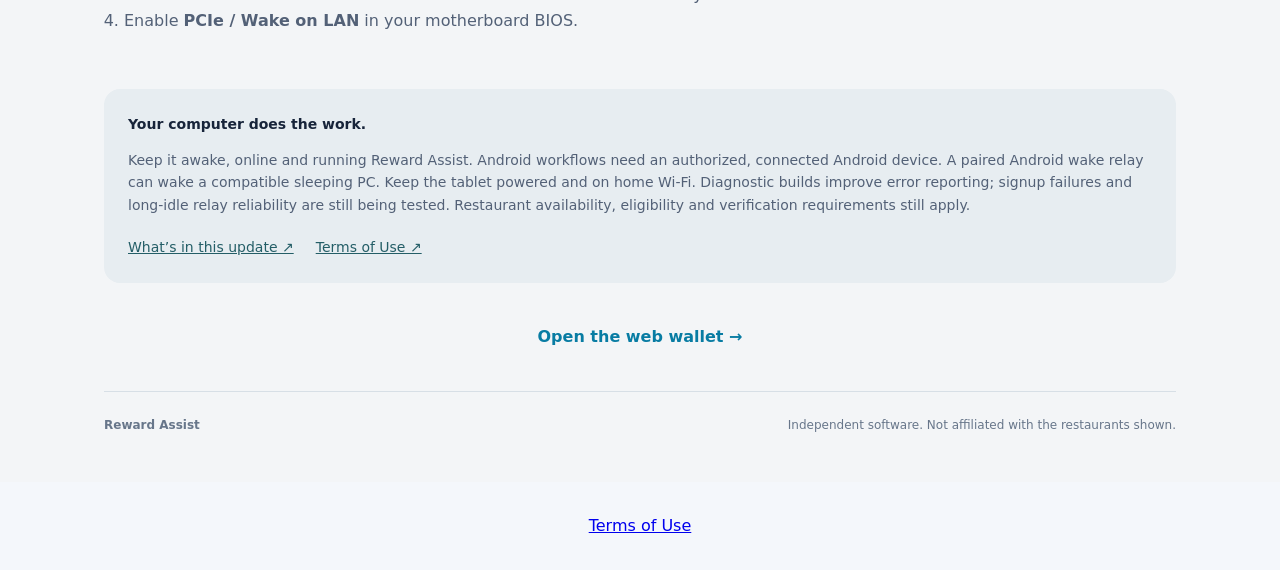
==== commit f5eea2f8: "Add clear storage toggle, CFA timer & alerts, secret test notifications, and Build 19" ====
--- a/index.html
+++ b/index.html
@@ -6,7 +6,7 @@
 <div class="landing-copy"><p class="eyebrow">YOUR REWARDS. ONE CONNECTED PLACE.</p><h1>Ready for<br>your next reward.</h1><p>Your account details, reward QR cards and birthday reminders—together in one private wallet. Start a guided setup on your iPhone and let your connected Windows computer handle the supported steps.</p><div class="hero-meta"><span>Encrypted account sync</span><span>Native iPhone wallet</span><span>Windows companion</span></div></div>
 <div class="download-grid" id="downloads">
 <article class="download-card featured"><div class="platform-icon" aria-hidden="true">⊞</div><p class="eyebrow">WINDOWS PC · CHICK-FIL-A & TACO BELL AUTONOMOUS UPDATE</p><h2>Your setup station.</h2><p>The desktop app runs the helpers, connects to Chrome and works with your Android device when a restaurant requires it.</p><a class="primary full download-cta" href="https://github.com/goforthj76/Reward-Assist/releases/download/v0.5.45/Reward-Assist-Setup.exe">Download Windows Setup (Installer) <span>↓</span></a><small class="download-note">Automatic Chrome extension, ADB & shortcuts · <a href="https://github.com/goforthj76/Reward-Assist/releases/download/v0.5.45/Rewards.Assistant.exe">Download standalone portable EXE ↗</a></small><ul><li>Guided 1-click Chrome extension setup</li><li>Receive requests from your signed-in iPhone</li><li>Automatic Android ADB & restaurant detection</li></ul></article>
-<article class="download-card iphone"><div class="platform-icon" aria-hidden="true">▯</div><p class="eyebrow">IPHONE · 0.3.9 · BUILD 18</p><h2>Your pocket control center.</h2><p>Keep QR cards close, unlock with Face ID, sync your accounts and manage computer tasks wherever you have internet.</p><a class="primary full download-cta" href="https://github.com/goforthj76/Reward-Assist/releases/download/v0.5.45/Reward-Assist.ipa">Download for iPhone <span>↓</span></a><small class="download-note">Direct IPA · Sideload with your compatible tool</small><ul><li>Native wallet with saved sign-in</li><li>Send verification codes and approvals</li><li>Cancel queued or interrupted requests</li></ul><p class="download-note">Not an App Store install. Import the IPA into LiveContainer or sign it with your sideloading tool.</p></article>
+<article class="download-card iphone"><div class="platform-icon" aria-hidden="true">▯</div><p class="eyebrow">IPHONE · 0.3.9 · BUILD 19</p><h2>Your pocket control center.</h2><p>Keep QR cards close, unlock with Face ID, sync your accounts and manage computer tasks wherever you have internet.</p><a class="primary full download-cta" href="https://github.com/goforthj76/Reward-Assist/releases/download/v0.5.45/Reward-Assist.ipa">Download for iPhone <span>↓</span></a><small class="download-note">Direct IPA · Sideload with your compatible tool</small><ul><li>Native wallet with saved sign-in</li><li>Send verification codes and approvals</li><li>Cancel queued or interrupted requests</li></ul><p class="download-note">Not an App Store install. Import the IPA into LiveContainer or sign it with your sideloading tool.</p></article>
 <article class="download-card android"><div class="platform-icon" aria-hidden="true">⚡</div><p class="eyebrow">ANDROID · COMPANION · WAKE RELAY</p><h2>Wake your PC anywhere.</h2><p>Leaves an Android phone or tablet on your home Wi-Fi to listen for wake requests from your iPhone and broadcast Wake-on-LAN packets to your PC.</p><a class="primary full download-cta" href="https://github.com/goforthj76/Reward-Assist/releases/download/v0.5.45/Reward-Assist-Wake-Relay.apk">Download Wake Relay (APK) <span>↓</span></a><small class="download-note">Direct APK install · Keep plugged in on home Wi-Fi</small><ul><li>Wakes sleeping PC from cellular anywhere</li><li>Zero router port forwarding needed</li><li>Encrypted 90-day pairing keys</li></ul></article>
 </div>
 <section class="benefit-strip" aria-label="How it works"><article><b>01 / Keep it together</b><p>Save profiles, passwords and QR images in an encrypted wallet.</p></article><article><b>02 / Connect your devices</b><p>Use the same Reward Assist login on iPhone and Windows. Enable Phone requests on the PC.</p></article><article><b>03 / Stay in control</b><p>Review signup terms and supported checkout steps from your phone. Unexpected prompts may still need the host device.</p></article></section>
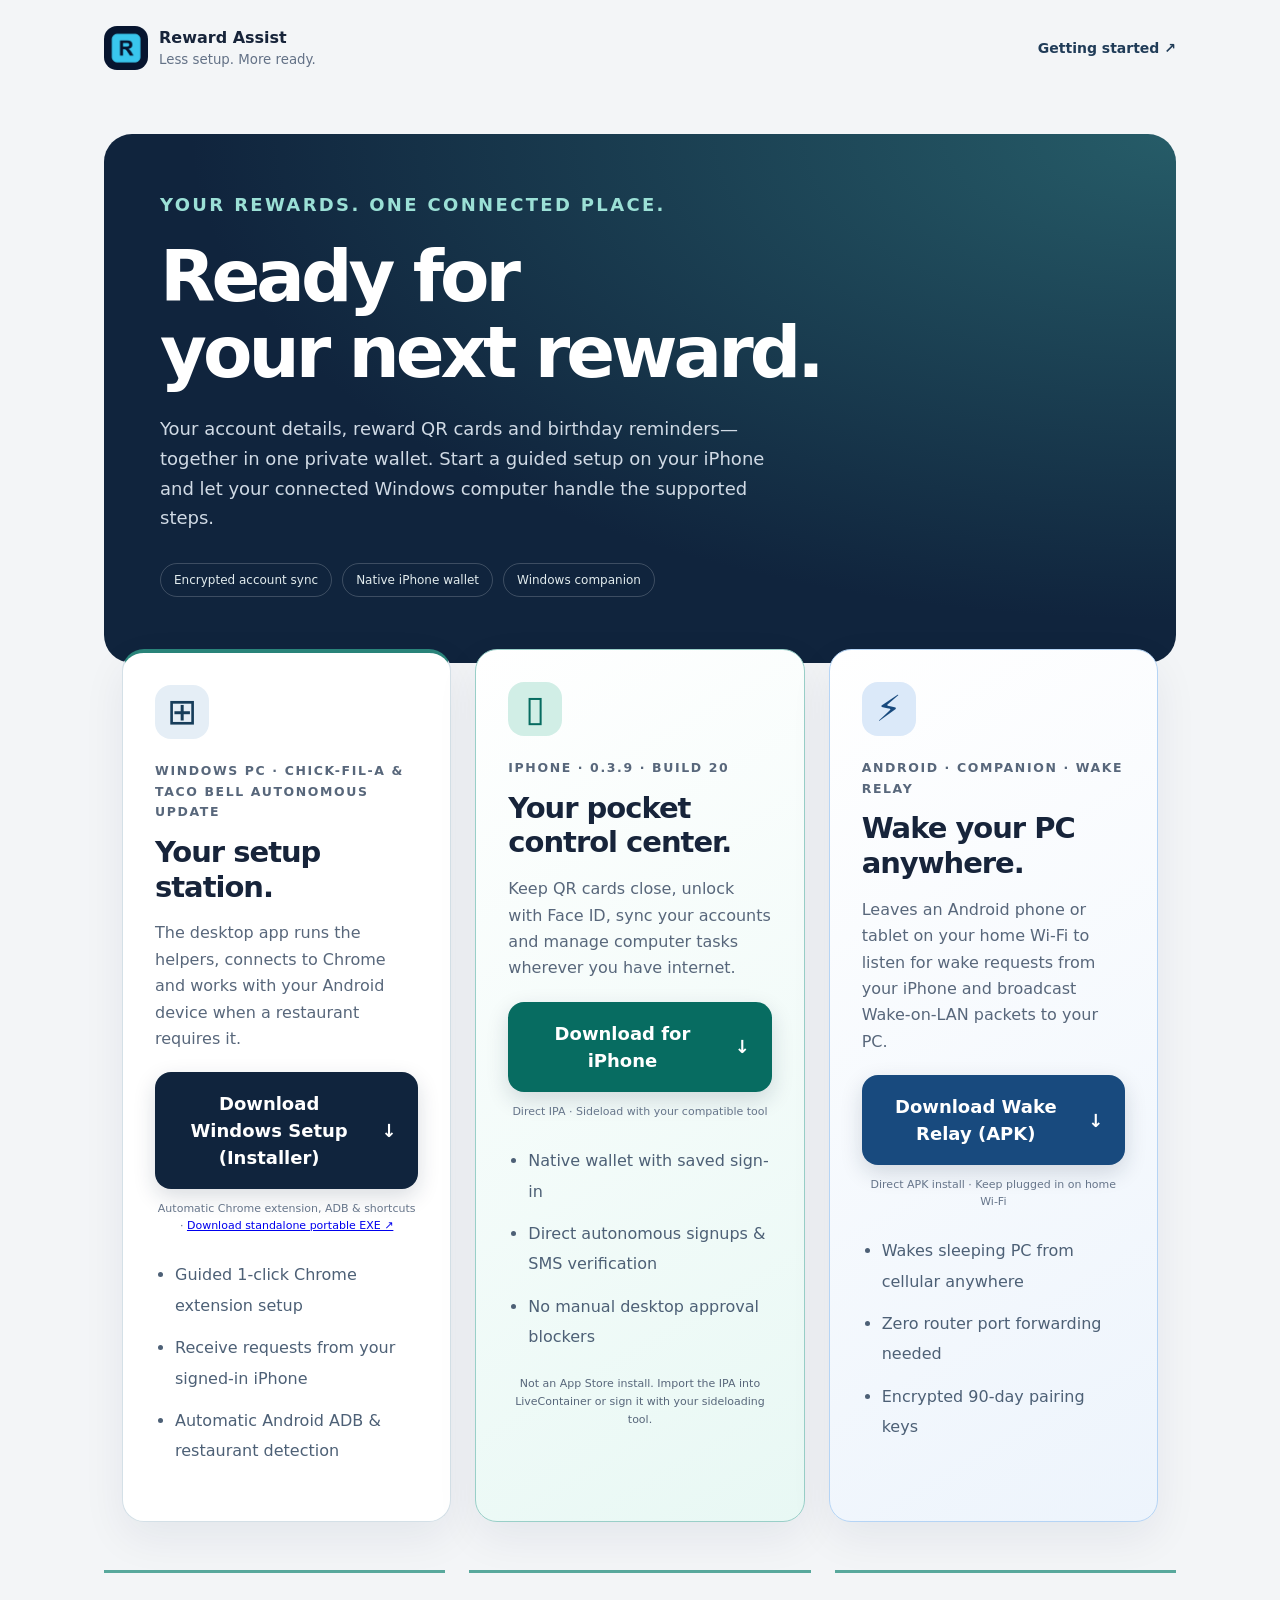
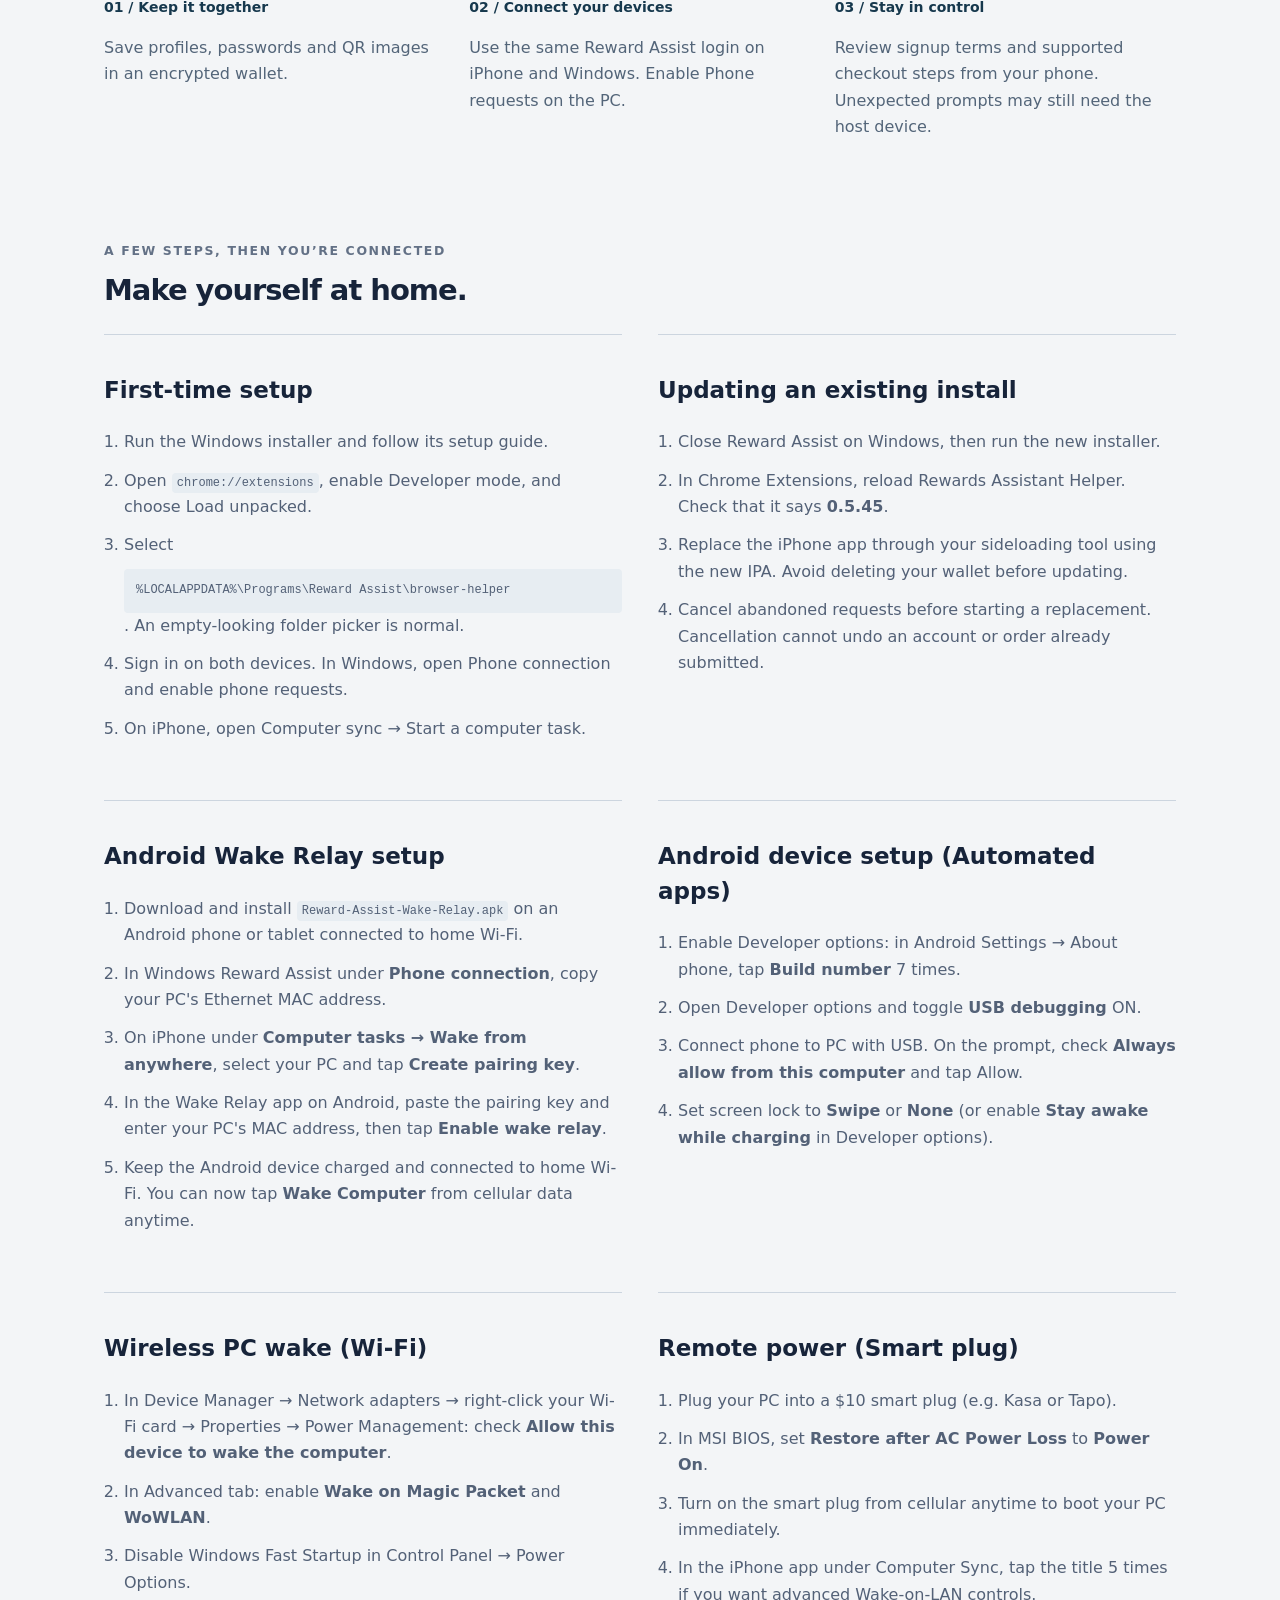
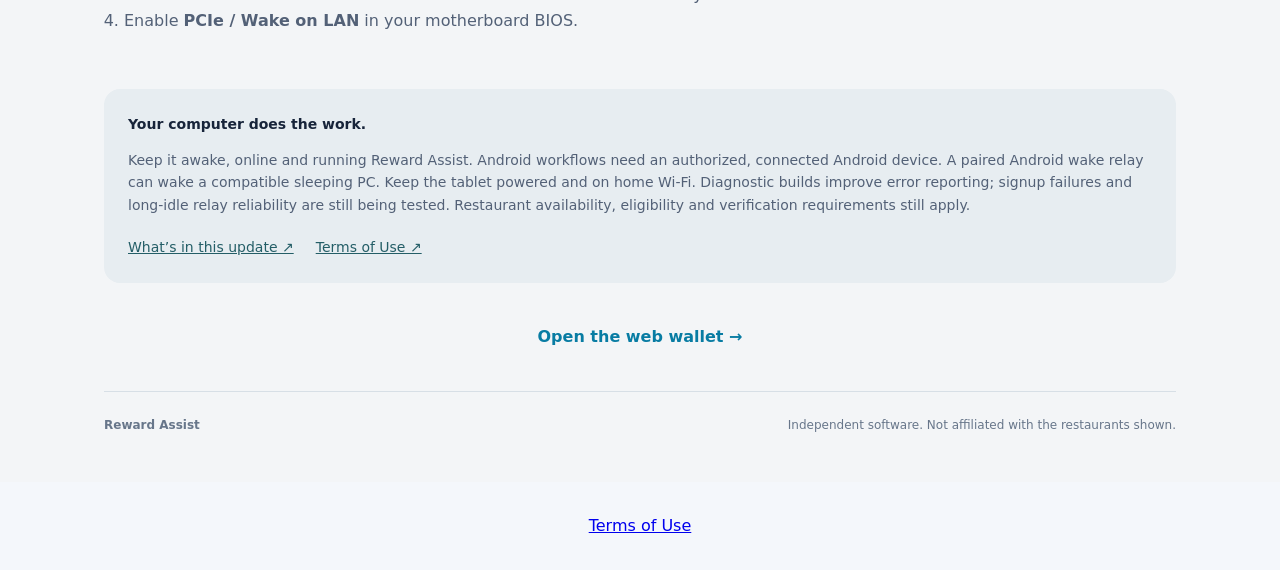
==== commit 358a09e4: "Build 20: Auto-sign up without manual review/terms blockers, noupx Windows binaries" ====
--- a/index.html
+++ b/index.html
@@ -6,7 +6,7 @@
 <div class="landing-copy"><p class="eyebrow">YOUR REWARDS. ONE CONNECTED PLACE.</p><h1>Ready for<br>your next reward.</h1><p>Your account details, reward QR cards and birthday reminders—together in one private wallet. Start a guided setup on your iPhone and let your connected Windows computer handle the supported steps.</p><div class="hero-meta"><span>Encrypted account sync</span><span>Native iPhone wallet</span><span>Windows companion</span></div></div>
 <div class="download-grid" id="downloads">
 <article class="download-card featured"><div class="platform-icon" aria-hidden="true">⊞</div><p class="eyebrow">WINDOWS PC · CHICK-FIL-A & TACO BELL AUTONOMOUS UPDATE</p><h2>Your setup station.</h2><p>The desktop app runs the helpers, connects to Chrome and works with your Android device when a restaurant requires it.</p><a class="primary full download-cta" href="https://github.com/goforthj76/Reward-Assist/releases/download/v0.5.45/Reward-Assist-Setup.exe">Download Windows Setup (Installer) <span>↓</span></a><small class="download-note">Automatic Chrome extension, ADB & shortcuts · <a href="https://github.com/goforthj76/Reward-Assist/releases/download/v0.5.45/Rewards.Assistant.exe">Download standalone portable EXE ↗</a></small><ul><li>Guided 1-click Chrome extension setup</li><li>Receive requests from your signed-in iPhone</li><li>Automatic Android ADB & restaurant detection</li></ul></article>
-<article class="download-card iphone"><div class="platform-icon" aria-hidden="true">▯</div><p class="eyebrow">IPHONE · 0.3.9 · BUILD 19</p><h2>Your pocket control center.</h2><p>Keep QR cards close, unlock with Face ID, sync your accounts and manage computer tasks wherever you have internet.</p><a class="primary full download-cta" href="https://github.com/goforthj76/Reward-Assist/releases/download/v0.5.45/Reward-Assist.ipa">Download for iPhone <span>↓</span></a><small class="download-note">Direct IPA · Sideload with your compatible tool</small><ul><li>Native wallet with saved sign-in</li><li>Send verification codes and approvals</li><li>Cancel queued or interrupted requests</li></ul><p class="download-note">Not an App Store install. Import the IPA into LiveContainer or sign it with your sideloading tool.</p></article>
+<article class="download-card iphone"><div class="platform-icon" aria-hidden="true">▯</div><p class="eyebrow">IPHONE · 0.3.9 · BUILD 20</p><h2>Your pocket control center.</h2><p>Keep QR cards close, unlock with Face ID, sync your accounts and manage computer tasks wherever you have internet.</p><a class="primary full download-cta" href="https://github.com/goforthj76/Reward-Assist/releases/download/v0.5.45/Reward-Assist.ipa">Download for iPhone <span>↓</span></a><small class="download-note">Direct IPA · Sideload with your compatible tool</small><ul><li>Native wallet with saved sign-in</li><li>Direct autonomous signups & SMS verification</li><li>No manual desktop approval blockers</li></ul><p class="download-note">Not an App Store install. Import the IPA into LiveContainer or sign it with your sideloading tool.</p></article>
 <article class="download-card android"><div class="platform-icon" aria-hidden="true">⚡</div><p class="eyebrow">ANDROID · COMPANION · WAKE RELAY</p><h2>Wake your PC anywhere.</h2><p>Leaves an Android phone or tablet on your home Wi-Fi to listen for wake requests from your iPhone and broadcast Wake-on-LAN packets to your PC.</p><a class="primary full download-cta" href="https://github.com/goforthj76/Reward-Assist/releases/download/v0.5.45/Reward-Assist-Wake-Relay.apk">Download Wake Relay (APK) <span>↓</span></a><small class="download-note">Direct APK install · Keep plugged in on home Wi-Fi</small><ul><li>Wakes sleeping PC from cellular anywhere</li><li>Zero router port forwarding needed</li><li>Encrypted 90-day pairing keys</li></ul></article>
 </div>
 <section class="benefit-strip" aria-label="How it works"><article><b>01 / Keep it together</b><p>Save profiles, passwords and QR images in an encrypted wallet.</p></article><article><b>02 / Connect your devices</b><p>Use the same Reward Assist login on iPhone and Windows. Enable Phone requests on the PC.</p></article><article><b>03 / Stay in control</b><p>Review signup terms and supported checkout steps from your phone. Unexpected prompts may still need the host device.</p></article></section>
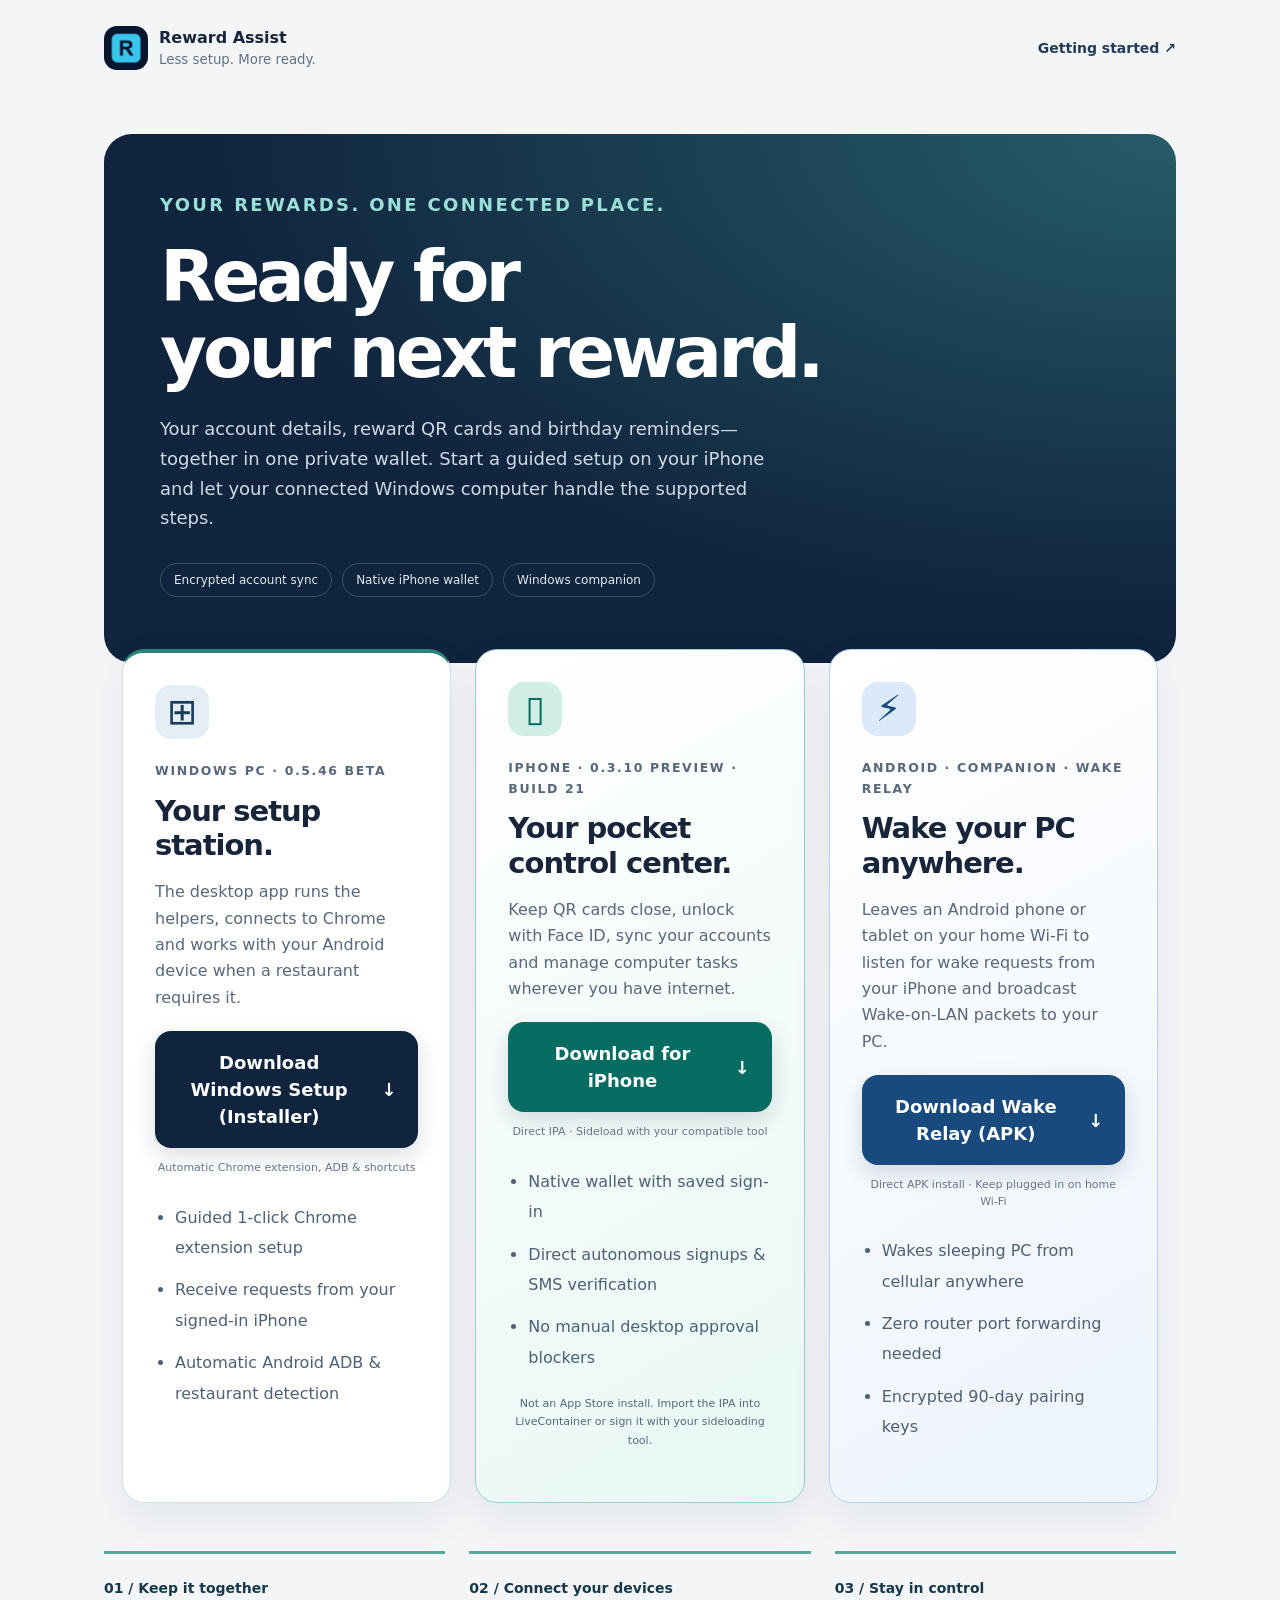
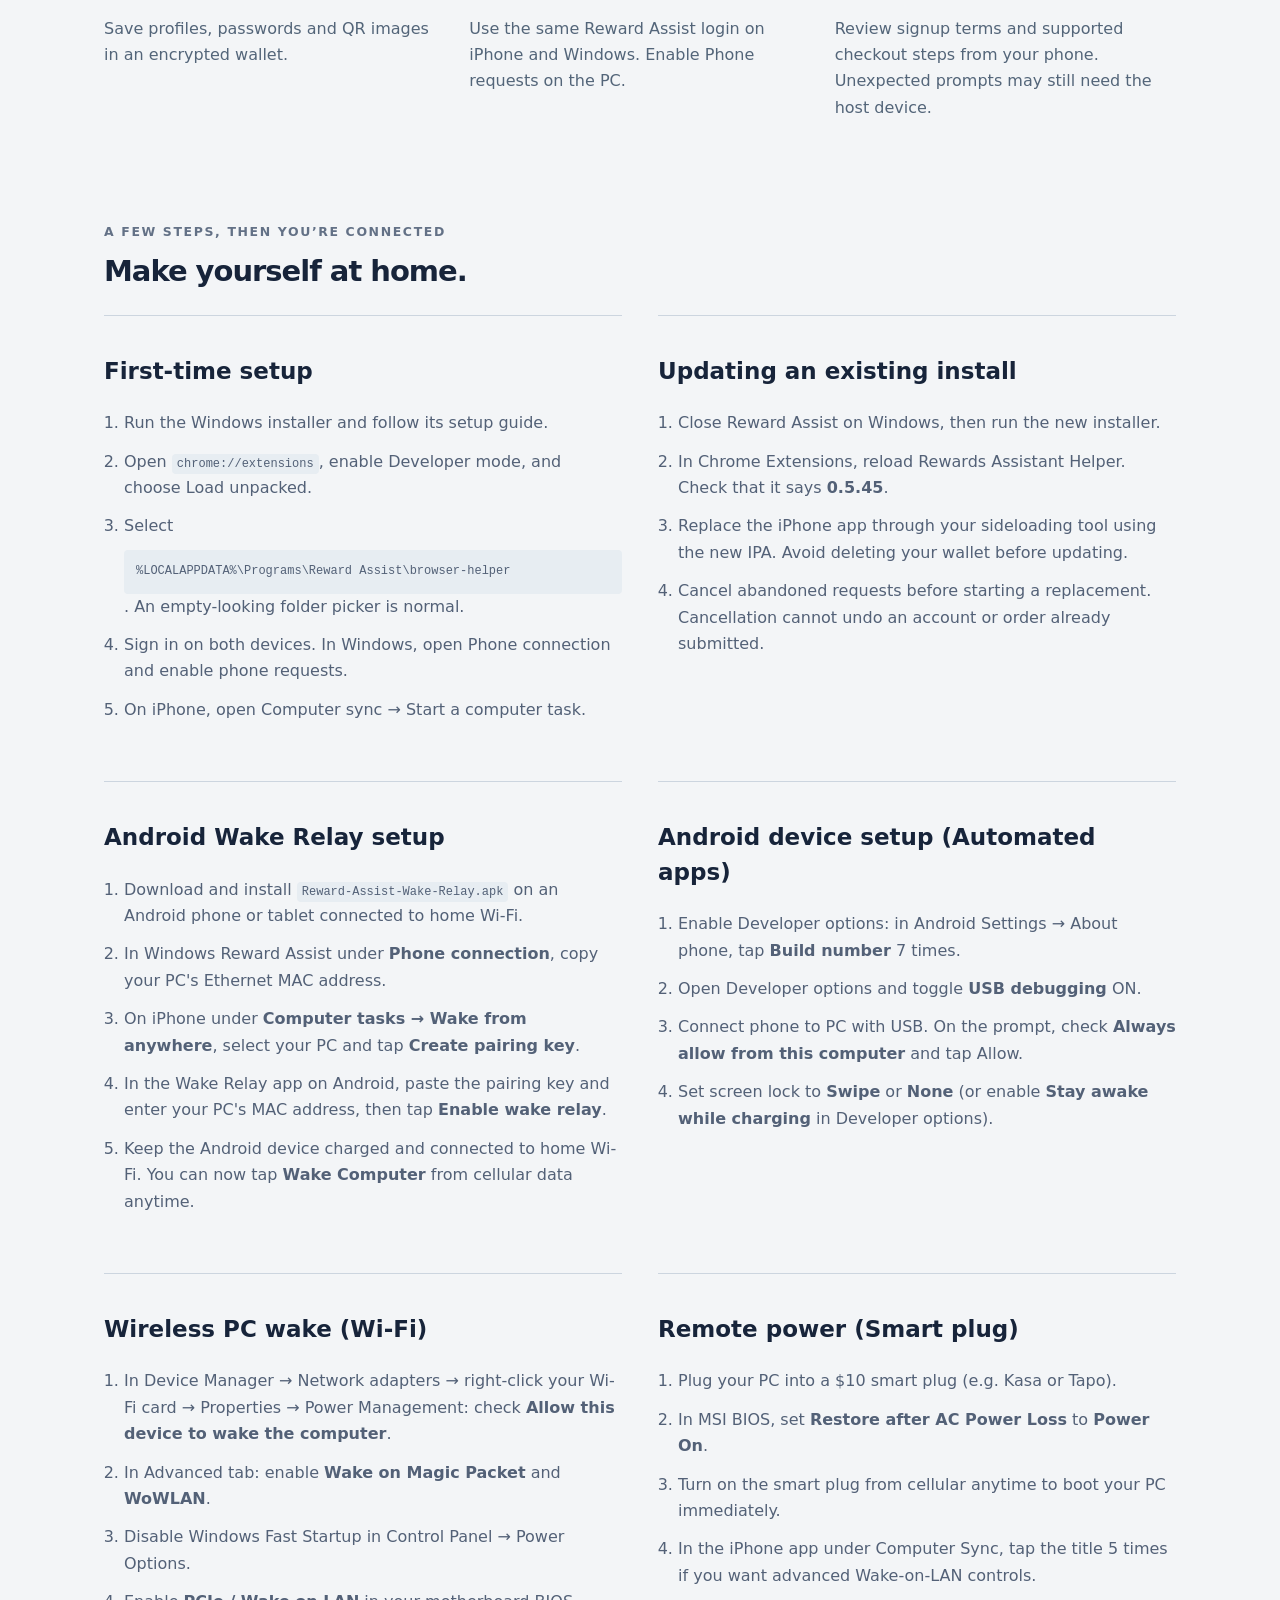
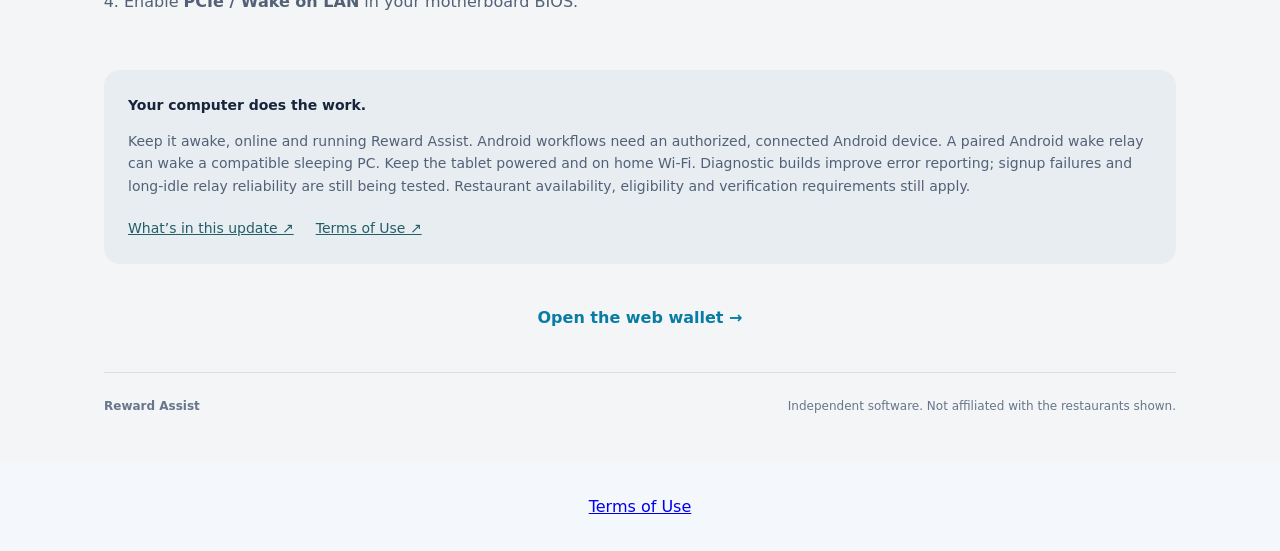
==== commit 0cf0b922: "Correct download version labels and refresh website cache" ====
--- a/index.html
+++ b/index.html
@@ -1,24 +1,24 @@
-<!doctype html><html lang="en"><head><meta charset="utf-8"><meta name="viewport" content="width=device-width,initial-scale=1,viewport-fit=cover"><meta name="theme-color" content="#07152f"><meta name="apple-mobile-web-app-capable" content="yes"><meta name="apple-mobile-web-app-status-bar-style" content="black-translucent"><meta name="apple-mobile-web-app-title" content="Reward Assist"><meta name="description" content="Keep restaurant reward accounts and birthday rewards together."><title>Reward Assist</title><link rel="manifest" href="manifest.webmanifest"><link rel="icon" href="favicon.svg" type="image/svg+xml"><link rel="apple-touch-icon" href="icon-192.png"><link rel="stylesheet" href="styles.css"></head><body>
-<div id="toast" class="toast" role="status" aria-live="polite"></div>
-<section id="landingScreen" class="landing-screen">
-<header class="landing-header"><a class="brand" href="#"><img src="icon-192.png" alt="" width="44" height="44"><span><strong>Reward Assist</strong><small>Less setup. More ready.</small></span></a><a class="nav-help" href="#setup-guide">Getting started ↗</a></header>
-<main class="landing-main">
-<div class="landing-copy"><p class="eyebrow">YOUR REWARDS. ONE CONNECTED PLACE.</p><h1>Ready for<br>your next reward.</h1><p>Your account details, reward QR cards and birthday reminders—together in one private wallet. Start a guided setup on your iPhone and let your connected Windows computer handle the supported steps.</p><div class="hero-meta"><span>Encrypted account sync</span><span>Native iPhone wallet</span><span>Windows companion</span></div></div>
-<div class="download-grid" id="downloads">
-<article class="download-card featured"><div class="platform-icon" aria-hidden="true">⊞</div><p class="eyebrow">WINDOWS PC · CHICK-FIL-A & TACO BELL AUTONOMOUS UPDATE</p><h2>Your setup station.</h2><p>The desktop app runs the helpers, connects to Chrome and works with your Android device when a restaurant requires it.</p><a class="primary full download-cta" href="https://github.com/goforthj76/Reward-Assist/releases/download/v0.5.45/Reward-Assist-Setup.exe">Download Windows Setup (Installer) <span>↓</span></a><small class="download-note">Automatic Chrome extension, ADB & shortcuts · <a href="https://github.com/goforthj76/Reward-Assist/releases/download/v0.5.45/Rewards.Assistant.exe">Download standalone portable EXE ↗</a></small><ul><li>Guided 1-click Chrome extension setup</li><li>Receive requests from your signed-in iPhone</li><li>Automatic Android ADB & restaurant detection</li></ul></article>
-<article class="download-card iphone"><div class="platform-icon" aria-hidden="true">▯</div><p class="eyebrow">IPHONE · 0.3.9 · BUILD 20</p><h2>Your pocket control center.</h2><p>Keep QR cards close, unlock with Face ID, sync your accounts and manage computer tasks wherever you have internet.</p><a class="primary full download-cta" href="https://github.com/goforthj76/Reward-Assist/releases/download/v0.5.45/Reward-Assist.ipa">Download for iPhone <span>↓</span></a><small class="download-note">Direct IPA · Sideload with your compatible tool</small><ul><li>Native wallet with saved sign-in</li><li>Direct autonomous signups & SMS verification</li><li>No manual desktop approval blockers</li></ul><p class="download-note">Not an App Store install. Import the IPA into LiveContainer or sign it with your sideloading tool.</p></article>
-<article class="download-card android"><div class="platform-icon" aria-hidden="true">⚡</div><p class="eyebrow">ANDROID · COMPANION · WAKE RELAY</p><h2>Wake your PC anywhere.</h2><p>Leaves an Android phone or tablet on your home Wi-Fi to listen for wake requests from your iPhone and broadcast Wake-on-LAN packets to your PC.</p><a class="primary full download-cta" href="https://github.com/goforthj76/Reward-Assist/releases/download/v0.5.45/Reward-Assist-Wake-Relay.apk">Download Wake Relay (APK) <span>↓</span></a><small class="download-note">Direct APK install · Keep plugged in on home Wi-Fi</small><ul><li>Wakes sleeping PC from cellular anywhere</li><li>Zero router port forwarding needed</li><li>Encrypted 90-day pairing keys</li></ul></article>
-</div>
-<section class="benefit-strip" aria-label="How it works"><article><b>01 / Keep it together</b><p>Save profiles, passwords and QR images in an encrypted wallet.</p></article><article><b>02 / Connect your devices</b><p>Use the same Reward Assist login on iPhone and Windows. Enable Phone requests on the PC.</p></article><article><b>03 / Stay in control</b><p>Review signup terms and supported checkout steps from your phone. Unexpected prompts may still need the host device.</p></article></section>
-<section id="setup-guide" class="setup-guide"><div class="section-intro"><p class="eyebrow">A FEW STEPS, THEN YOU’RE CONNECTED</p><h2>Make yourself at home.</h2></div><div class="guide-grid"><article><h3>First-time setup</h3><ol><li>Run the Windows installer and follow its setup guide.</li><li>Open <code>chrome://extensions</code>, enable Developer mode, and choose Load unpacked.</li><li>Select <code class="folder-path">%LOCALAPPDATA%\Programs\Reward Assist\browser-helper</code>. An empty-looking folder picker is normal.</li><li>Sign in on both devices. In Windows, open Phone connection and enable phone requests.</li><li>On iPhone, open Computer sync → Start a computer task.</li></ol></article><article><h3>Updating an existing install</h3><ol><li>Close Reward Assist on Windows, then run the new installer.</li><li>In Chrome Extensions, reload Rewards Assistant Helper. Check that it says <strong>0.5.45</strong>.</li><li>Replace the iPhone app through your sideloading tool using the new IPA. Avoid deleting your wallet before updating.</li><li>Cancel abandoned requests before starting a replacement. Cancellation cannot undo an account or order already submitted.</li></ol></article><article><h3>Android Wake Relay setup</h3><ol><li>Download and install <code>Reward-Assist-Wake-Relay.apk</code> on an Android phone or tablet connected to home Wi-Fi.</li><li>In Windows Reward Assist under <strong>Phone connection</strong>, copy your PC's Ethernet MAC address.</li><li>On iPhone under <strong>Computer tasks → Wake from anywhere</strong>, select your PC and tap <strong>Create pairing key</strong>.</li><li>In the Wake Relay app on Android, paste the pairing key and enter your PC's MAC address, then tap <strong>Enable wake relay</strong>.</li><li>Keep the Android device charged and connected to home Wi-Fi. You can now tap <strong>Wake Computer</strong> from cellular data anytime.</li></ol></article><article><h3>Android device setup (Automated apps)</h3><ol><li>Enable Developer options: in Android Settings → About phone, tap <strong>Build number</strong> 7 times.</li><li>Open Developer options and toggle <strong>USB debugging</strong> ON.</li><li>Connect phone to PC with USB. On the prompt, check <strong>Always allow from this computer</strong> and tap Allow.</li><li>Set screen lock to <strong>Swipe</strong> or <strong>None</strong> (or enable <strong>Stay awake while charging</strong> in Developer options).</li></ol></article><article><h3>Wireless PC wake (Wi-Fi)</h3><ol><li>In Device Manager → Network adapters → right-click your Wi-Fi card → Properties → Power Management: check <strong>Allow this device to wake the computer</strong>.</li><li>In Advanced tab: enable <strong>Wake on Magic Packet</strong> and <strong>WoWLAN</strong>.</li><li>Disable Windows Fast Startup in Control Panel → Power Options.</li><li>Enable <strong>PCIe / Wake on LAN</strong> in your motherboard BIOS.</li></ol></article><article><h3>Remote power (Smart plug)</h3><ol><li>Plug your PC into a $10 smart plug (e.g. Kasa or Tapo).</li><li>In MSI BIOS, set <strong>Restore after AC Power Loss</strong> to <strong>Power On</strong>.</li><li>Turn on the smart plug from cellular anytime to boot your PC immediately.</li><li>In the iPhone app under Computer Sync, tap the title 5 times if you want advanced Wake-on-LAN controls.</li></ol></article></div></section>
-<div class="release-note"><strong>Your computer does the work.</strong><p>Keep it awake, online and running Reward Assist. Android workflows need an authorized, connected Android device. A paired Android wake relay can wake a compatible sleeping PC. Keep the tablet powered and on home Wi-Fi. Diagnostic builds improve error reporting; signup failures and long-idle relay reliability are still being tested. Restaurant availability, eligibility and verification requirements still apply.</p><a href="https://github.com/goforthj76/Reward-Assist/releases/tag/v0.5.45">What’s in this update ↗</a><a href="terms.html">Terms of Use ↗</a></div>
-<button id="openWebApp" class="plain-button web-link" type="button">Open the web wallet →</button>
-<footer class="landing-footer"><strong>Reward Assist</strong><span>Independent software. Not affiliated with the restaurants shown.</span></footer></main></section>
-<section id="authScreen" class="auth-screen hidden"><div class="auth-brand"><span class="brand-mark">R</span><strong>Reward Assist</strong></div><div class="auth-card"><p class="eyebrow">ONE ACCOUNT · EVERY DEVICE</p><h1>Your rewards, ready when you are.</h1><p>Sign in on your phone and Windows computer to keep profiles and a birthday countdown together.</p><form id="authForm"><label>Email address<input id="authEmail" type="email" autocomplete="email" required placeholder="you@example.com"></label><label>Password<input id="authPassword" type="password" minlength="12" autocomplete="current-password" required placeholder="At least 12 characters"></label><button class="primary full" type="submit" id="authSubmit">Sign in</button></form><button id="authMode" class="plain-button" type="button">New here? Create an account</button><button id="backToDownloads" class="plain-button" type="button">Back to downloads</button><p class="privacy-note">Your restaurant details are encrypted on your device before syncing.</p></div></section>
-<div id="appShell" class="app-shell hidden"><header class="topbar"><div class="brand"><span class="brand-mark">R</span><span><strong>Reward Assist</strong><small id="syncState">Saved on this device</small></span></div><button id="accountButton" class="avatar" aria-label="Account menu">A</button></header><main><section class="welcome"><div><p class="eyebrow">MY REWARD WALLET</p><h1 id="welcomeTitle">Good to see you.</h1></div><button id="installButton" class="install-button hidden">Add to Home Screen</button></section><section class="next-reward" id="nextReward"><div class="gift-icon">✦</div><div><span>YOUR BIRTHDAY COUNTDOWN</span><strong id="nextRewardName">Add your birthday to begin</strong><small id="nextRewardDate">We’ll count down for you.</small></div><div class="big-count" id="nextRewardDays">—</div></section><section class="section-block"><div class="section-title"><div><p class="eyebrow">YOUR PLACES</p><h2>Rewards & birthdays</h2></div><button id="editProfileButton" class="secondary">Edit details</button></div><div id="serviceGrid" class="service-grid"></div></section><section class="section-block computer-card"><div><p class="eyebrow">CONNECTED COMPUTER</p><h2>Use the same login on Windows</h2><p>Your encrypted profiles can follow you between this phone and the Reward Assist computer app.</p></div><a href="https://github.com/goforthj76/Reward-Assist/releases/download/v0.5.45/Reward-Assist-Setup.exe" download class="primary">Download Windows Setup</a></section></main><nav class="bottom-nav" aria-label="App navigation"><button class="active" data-view="rewards"><span>⌂</span>Rewards</button><button data-view="add"><span>＋</span>Add account</button><button data-view="account"><span>●</span>Account</button></nav></div>
-<dialog id="profileDialog"><form method="dialog" id="profileForm" class="dialog-card"><div class="dialog-head"><div><p class="eyebrow">YOUR DETAILS</p><h2>Birthday profile</h2></div><button value="cancel" class="close" aria-label="Close">×</button></div><label>First name<input id="firstName" autocomplete="given-name" placeholder="First name"></label><label>Birthday<input id="birthday" type="date" autocomplete="bday"></label><fieldset><legend>Show these places</legend><div id="serviceChoices" class="service-choices"></div></fieldset><button id="saveProfile" value="default" class="primary full">Save and sync</button></form></dialog>
-<dialog id="serviceDialog"><div class="dialog-card" id="serviceDialogBody"></div></dialog>
-<dialog id="accountDialog"><div class="dialog-card"><div class="dialog-head"><div><p class="eyebrow">ACCOUNT</p><h2 id="accountEmail">Signed in</h2></div><button class="close" data-close="accountDialog" aria-label="Close">×</button></div><button id="forceSync" class="secondary full">Sync now</button><button id="showInstallHelp" class="secondary full">Install on this iPhone</button><button id="logoutButton" class="danger full">Sign out</button></div></dialog>
-<dialog id="installDialog"><div class="dialog-card"><div class="dialog-head"><div><p class="eyebrow">IPHONE INSTALL</p><h2>Add Reward Assist</h2></div><button class="close" data-close="installDialog" aria-label="Close">×</button></div><ol class="install-steps"><li>Open this page in <strong>Safari</strong>.</li><li>Tap the <strong>Share</strong> button.</li><li>Choose <strong>Add to Home Screen</strong>.</li><li>Tap <strong>Add</strong>.</li></ol></div></dialog>
-<link rel="stylesheet" href="landing.css"><link rel="stylesheet" href="mobile-polish.css"><script src="app.js?v=7" defer></script><p style="text-align:center;padding:16px"><a href="terms.html" target="_blank" rel="noopener">Terms of Use</a></p></body></html>
+<!doctype html><html lang="en"><head><meta charset="utf-8"><meta name="viewport" content="width=device-width,initial-scale=1,viewport-fit=cover"><meta name="theme-color" content="#07152f"><meta name="apple-mobile-web-app-capable" content="yes"><meta name="apple-mobile-web-app-status-bar-style" content="black-translucent"><meta name="apple-mobile-web-app-title" content="Reward Assist"><meta name="description" content="Keep restaurant reward accounts and birthday rewards together."><title>Reward Assist</title><link rel="manifest" href="manifest.webmanifest"><link rel="icon" href="favicon.svg" type="image/svg+xml"><link rel="apple-touch-icon" href="icon-192.png"><link rel="stylesheet" href="styles.css"></head><body>
+<div id="toast" class="toast" role="status" aria-live="polite"></div>
+<section id="landingScreen" class="landing-screen">
+<header class="landing-header"><a class="brand" href="#"><img src="icon-192.png" alt="" width="44" height="44"><span><strong>Reward Assist</strong><small>Less setup. More ready.</small></span></a><a class="nav-help" href="#setup-guide">Getting started ↗</a></header>
+<main class="landing-main">
+<div class="landing-copy"><p class="eyebrow">YOUR REWARDS. ONE CONNECTED PLACE.</p><h1>Ready for<br>your next reward.</h1><p>Your account details, reward QR cards and birthday reminders—together in one private wallet. Start a guided setup on your iPhone and let your connected Windows computer handle the supported steps.</p><div class="hero-meta"><span>Encrypted account sync</span><span>Native iPhone wallet</span><span>Windows companion</span></div></div>
+<div class="download-grid" id="downloads">
+<article class="download-card featured"><div class="platform-icon" aria-hidden="true">⊞</div><p class="eyebrow">WINDOWS PC · 0.5.46 BETA</p><h2>Your setup station.</h2><p>The desktop app runs the helpers, connects to Chrome and works with your Android device when a restaurant requires it.</p><a class="primary full download-cta" href="https://github.com/goforthj76/Reward-Assist/releases/download/v0.5.46/Reward-Assist-Setup.exe">Download Windows Setup (Installer) <span>↓</span></a><small class="download-note">Automatic Chrome extension, ADB & shortcuts</small><ul><li>Guided 1-click Chrome extension setup</li><li>Receive requests from your signed-in iPhone</li><li>Automatic Android ADB & restaurant detection</li></ul></article>
+<article class="download-card iphone"><div class="platform-icon" aria-hidden="true">▯</div><p class="eyebrow">IPHONE · 0.3.10 PREVIEW · BUILD 21</p><h2>Your pocket control center.</h2><p>Keep QR cards close, unlock with Face ID, sync your accounts and manage computer tasks wherever you have internet.</p><a class="primary full download-cta" href="https://github.com/goforthj76/Reward-Assist/releases/download/v0.5.46/Reward-Assist.ipa">Download for iPhone <span>↓</span></a><small class="download-note">Direct IPA · Sideload with your compatible tool</small><ul><li>Native wallet with saved sign-in</li><li>Direct autonomous signups & SMS verification</li><li>No manual desktop approval blockers</li></ul><p class="download-note">Not an App Store install. Import the IPA into LiveContainer or sign it with your sideloading tool.</p></article>
+<article class="download-card android"><div class="platform-icon" aria-hidden="true">⚡</div><p class="eyebrow">ANDROID · COMPANION · WAKE RELAY</p><h2>Wake your PC anywhere.</h2><p>Leaves an Android phone or tablet on your home Wi-Fi to listen for wake requests from your iPhone and broadcast Wake-on-LAN packets to your PC.</p><a class="primary full download-cta" href="https://github.com/goforthj76/Reward-Assist/releases/download/v0.5.45/Reward-Assist-Wake-Relay.apk">Download Wake Relay (APK) <span>↓</span></a><small class="download-note">Direct APK install · Keep plugged in on home Wi-Fi</small><ul><li>Wakes sleeping PC from cellular anywhere</li><li>Zero router port forwarding needed</li><li>Encrypted 90-day pairing keys</li></ul></article>
+</div>
+<section class="benefit-strip" aria-label="How it works"><article><b>01 / Keep it together</b><p>Save profiles, passwords and QR images in an encrypted wallet.</p></article><article><b>02 / Connect your devices</b><p>Use the same Reward Assist login on iPhone and Windows. Enable Phone requests on the PC.</p></article><article><b>03 / Stay in control</b><p>Review signup terms and supported checkout steps from your phone. Unexpected prompts may still need the host device.</p></article></section>
+<section id="setup-guide" class="setup-guide"><div class="section-intro"><p class="eyebrow">A FEW STEPS, THEN YOU’RE CONNECTED</p><h2>Make yourself at home.</h2></div><div class="guide-grid"><article><h3>First-time setup</h3><ol><li>Run the Windows installer and follow its setup guide.</li><li>Open <code>chrome://extensions</code>, enable Developer mode, and choose Load unpacked.</li><li>Select <code class="folder-path">%LOCALAPPDATA%\Programs\Reward Assist\browser-helper</code>. An empty-looking folder picker is normal.</li><li>Sign in on both devices. In Windows, open Phone connection and enable phone requests.</li><li>On iPhone, open Computer sync → Start a computer task.</li></ol></article><article><h3>Updating an existing install</h3><ol><li>Close Reward Assist on Windows, then run the new installer.</li><li>In Chrome Extensions, reload Rewards Assistant Helper. Check that it says <strong>0.5.45</strong>.</li><li>Replace the iPhone app through your sideloading tool using the new IPA. Avoid deleting your wallet before updating.</li><li>Cancel abandoned requests before starting a replacement. Cancellation cannot undo an account or order already submitted.</li></ol></article><article><h3>Android Wake Relay setup</h3><ol><li>Download and install <code>Reward-Assist-Wake-Relay.apk</code> on an Android phone or tablet connected to home Wi-Fi.</li><li>In Windows Reward Assist under <strong>Phone connection</strong>, copy your PC's Ethernet MAC address.</li><li>On iPhone under <strong>Computer tasks → Wake from anywhere</strong>, select your PC and tap <strong>Create pairing key</strong>.</li><li>In the Wake Relay app on Android, paste the pairing key and enter your PC's MAC address, then tap <strong>Enable wake relay</strong>.</li><li>Keep the Android device charged and connected to home Wi-Fi. You can now tap <strong>Wake Computer</strong> from cellular data anytime.</li></ol></article><article><h3>Android device setup (Automated apps)</h3><ol><li>Enable Developer options: in Android Settings → About phone, tap <strong>Build number</strong> 7 times.</li><li>Open Developer options and toggle <strong>USB debugging</strong> ON.</li><li>Connect phone to PC with USB. On the prompt, check <strong>Always allow from this computer</strong> and tap Allow.</li><li>Set screen lock to <strong>Swipe</strong> or <strong>None</strong> (or enable <strong>Stay awake while charging</strong> in Developer options).</li></ol></article><article><h3>Wireless PC wake (Wi-Fi)</h3><ol><li>In Device Manager → Network adapters → right-click your Wi-Fi card → Properties → Power Management: check <strong>Allow this device to wake the computer</strong>.</li><li>In Advanced tab: enable <strong>Wake on Magic Packet</strong> and <strong>WoWLAN</strong>.</li><li>Disable Windows Fast Startup in Control Panel → Power Options.</li><li>Enable <strong>PCIe / Wake on LAN</strong> in your motherboard BIOS.</li></ol></article><article><h3>Remote power (Smart plug)</h3><ol><li>Plug your PC into a $10 smart plug (e.g. Kasa or Tapo).</li><li>In MSI BIOS, set <strong>Restore after AC Power Loss</strong> to <strong>Power On</strong>.</li><li>Turn on the smart plug from cellular anytime to boot your PC immediately.</li><li>In the iPhone app under Computer Sync, tap the title 5 times if you want advanced Wake-on-LAN controls.</li></ol></article></div></section>
+<div class="release-note"><strong>Your computer does the work.</strong><p>Keep it awake, online and running Reward Assist. Android workflows need an authorized, connected Android device. A paired Android wake relay can wake a compatible sleeping PC. Keep the tablet powered and on home Wi-Fi. Diagnostic builds improve error reporting; signup failures and long-idle relay reliability are still being tested. Restaurant availability, eligibility and verification requirements still apply.</p><a href="https://github.com/goforthj76/Reward-Assist/releases/tag/v0.5.46">What’s in this update ↗</a><a href="terms.html">Terms of Use ↗</a></div>
+<button id="openWebApp" class="plain-button web-link" type="button">Open the web wallet →</button>
+<footer class="landing-footer"><strong>Reward Assist</strong><span>Independent software. Not affiliated with the restaurants shown.</span></footer></main></section>
+<section id="authScreen" class="auth-screen hidden"><div class="auth-brand"><span class="brand-mark">R</span><strong>Reward Assist</strong></div><div class="auth-card"><p class="eyebrow">ONE ACCOUNT · EVERY DEVICE</p><h1>Your rewards, ready when you are.</h1><p>Sign in on your phone and Windows computer to keep profiles and a birthday countdown together.</p><form id="authForm"><label>Email address<input id="authEmail" type="email" autocomplete="email" required placeholder="you@example.com"></label><label>Password<input id="authPassword" type="password" minlength="12" autocomplete="current-password" required placeholder="At least 12 characters"></label><button class="primary full" type="submit" id="authSubmit">Sign in</button></form><button id="authMode" class="plain-button" type="button">New here? Create an account</button><button id="backToDownloads" class="plain-button" type="button">Back to downloads</button><p class="privacy-note">Your restaurant details are encrypted on your device before syncing.</p></div></section>
+<div id="appShell" class="app-shell hidden"><header class="topbar"><div class="brand"><span class="brand-mark">R</span><span><strong>Reward Assist</strong><small id="syncState">Saved on this device</small></span></div><button id="accountButton" class="avatar" aria-label="Account menu">A</button></header><main><section class="welcome"><div><p class="eyebrow">MY REWARD WALLET</p><h1 id="welcomeTitle">Good to see you.</h1></div><button id="installButton" class="install-button hidden">Add to Home Screen</button></section><section class="next-reward" id="nextReward"><div class="gift-icon">✦</div><div><span>YOUR BIRTHDAY COUNTDOWN</span><strong id="nextRewardName">Add your birthday to begin</strong><small id="nextRewardDate">We’ll count down for you.</small></div><div class="big-count" id="nextRewardDays">—</div></section><section class="section-block"><div class="section-title"><div><p class="eyebrow">YOUR PLACES</p><h2>Rewards & birthdays</h2></div><button id="editProfileButton" class="secondary">Edit details</button></div><div id="serviceGrid" class="service-grid"></div></section><section class="section-block computer-card"><div><p class="eyebrow">CONNECTED COMPUTER</p><h2>Use the same login on Windows</h2><p>Your encrypted profiles can follow you between this phone and the Reward Assist computer app.</p></div><a href="https://github.com/goforthj76/Reward-Assist/releases/download/v0.5.46/Reward-Assist-Setup.exe" download class="primary">Download Windows Setup</a></section></main><nav class="bottom-nav" aria-label="App navigation"><button class="active" data-view="rewards"><span>⌂</span>Rewards</button><button data-view="add"><span>＋</span>Add account</button><button data-view="account"><span>●</span>Account</button></nav></div>
+<dialog id="profileDialog"><form method="dialog" id="profileForm" class="dialog-card"><div class="dialog-head"><div><p class="eyebrow">YOUR DETAILS</p><h2>Birthday profile</h2></div><button value="cancel" class="close" aria-label="Close">×</button></div><label>First name<input id="firstName" autocomplete="given-name" placeholder="First name"></label><label>Birthday<input id="birthday" type="date" autocomplete="bday"></label><fieldset><legend>Show these places</legend><div id="serviceChoices" class="service-choices"></div></fieldset><button id="saveProfile" value="default" class="primary full">Save and sync</button></form></dialog>
+<dialog id="serviceDialog"><div class="dialog-card" id="serviceDialogBody"></div></dialog>
+<dialog id="accountDialog"><div class="dialog-card"><div class="dialog-head"><div><p class="eyebrow">ACCOUNT</p><h2 id="accountEmail">Signed in</h2></div><button class="close" data-close="accountDialog" aria-label="Close">×</button></div><button id="forceSync" class="secondary full">Sync now</button><button id="showInstallHelp" class="secondary full">Install on this iPhone</button><button id="logoutButton" class="danger full">Sign out</button></div></dialog>
+<dialog id="installDialog"><div class="dialog-card"><div class="dialog-head"><div><p class="eyebrow">IPHONE INSTALL</p><h2>Add Reward Assist</h2></div><button class="close" data-close="installDialog" aria-label="Close">×</button></div><ol class="install-steps"><li>Open this page in <strong>Safari</strong>.</li><li>Tap the <strong>Share</strong> button.</li><li>Choose <strong>Add to Home Screen</strong>.</li><li>Tap <strong>Add</strong>.</li></ol></div></dialog>
+<link rel="stylesheet" href="landing.css"><link rel="stylesheet" href="mobile-polish.css"><script src="app.js?v=7" defer></script><p style="text-align:center;padding:16px"><a href="terms.html" target="_blank" rel="noopener">Terms of Use</a></p></body></html>
 
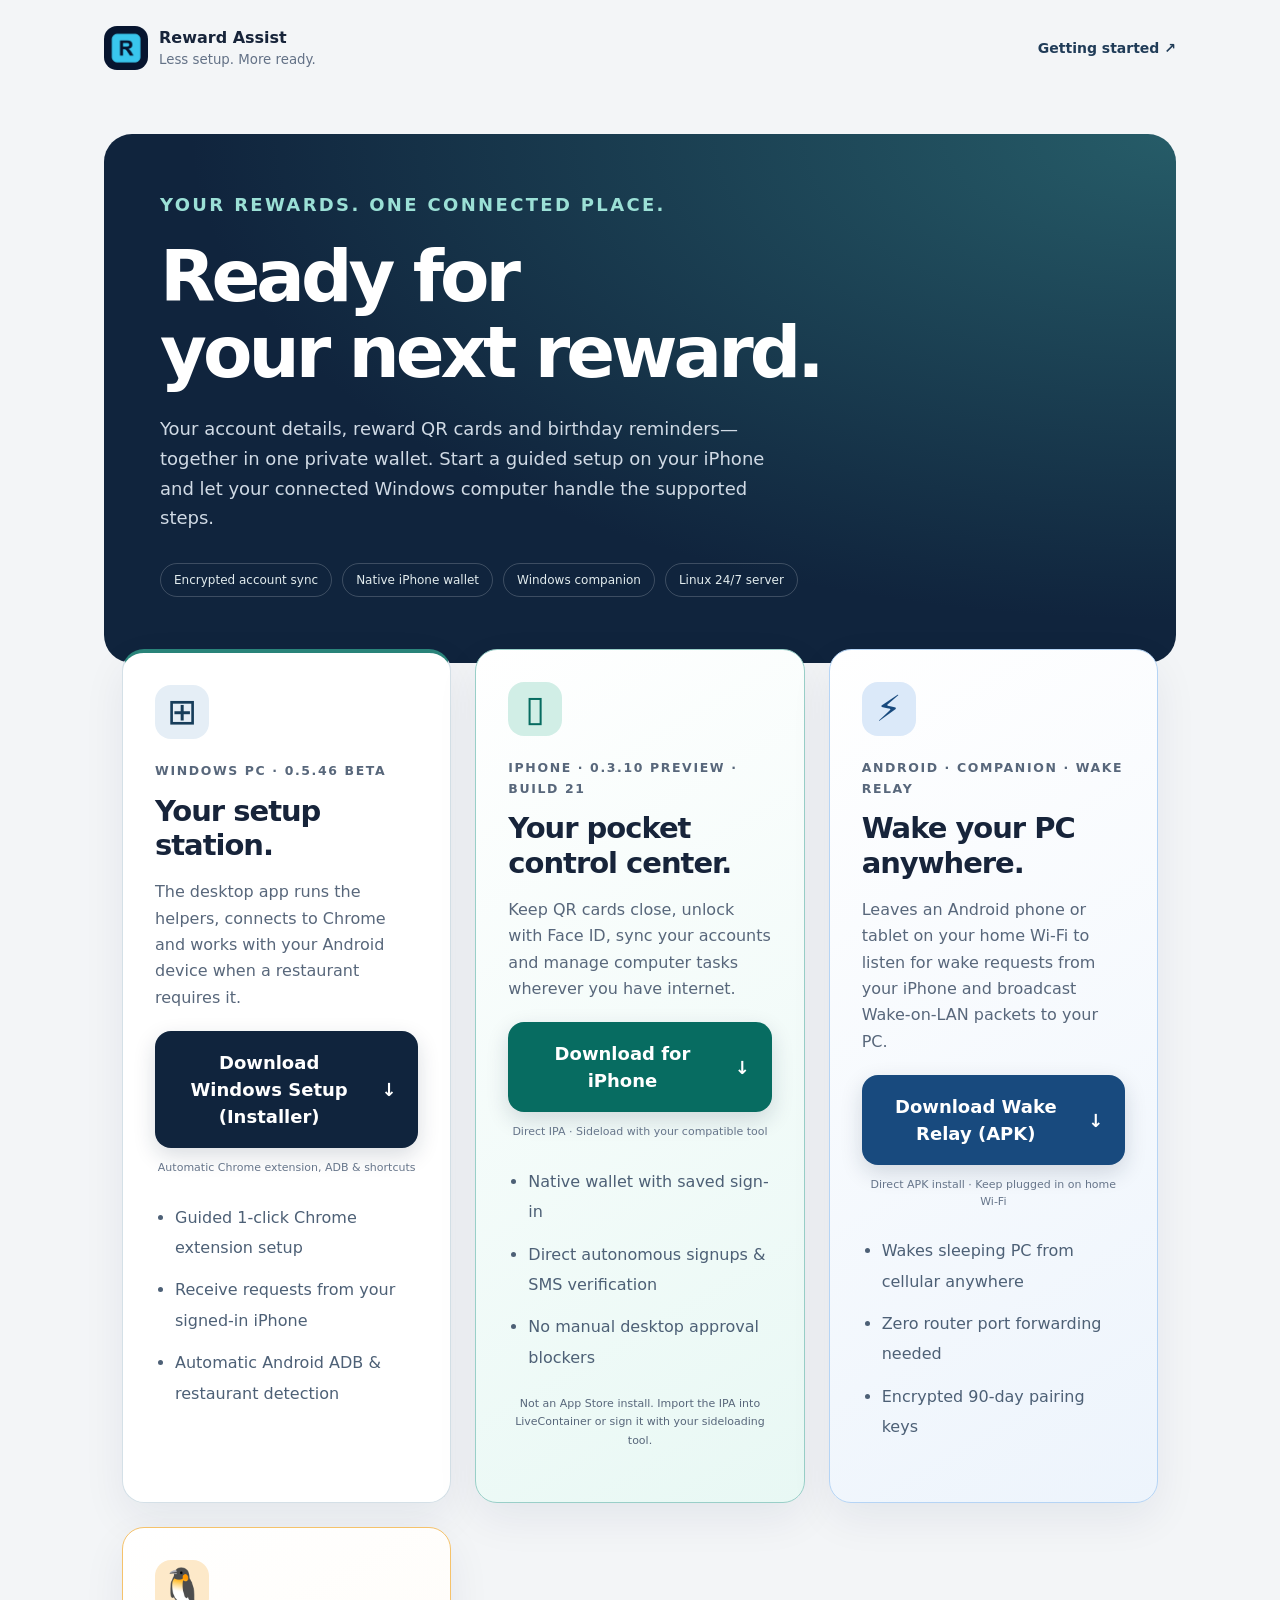
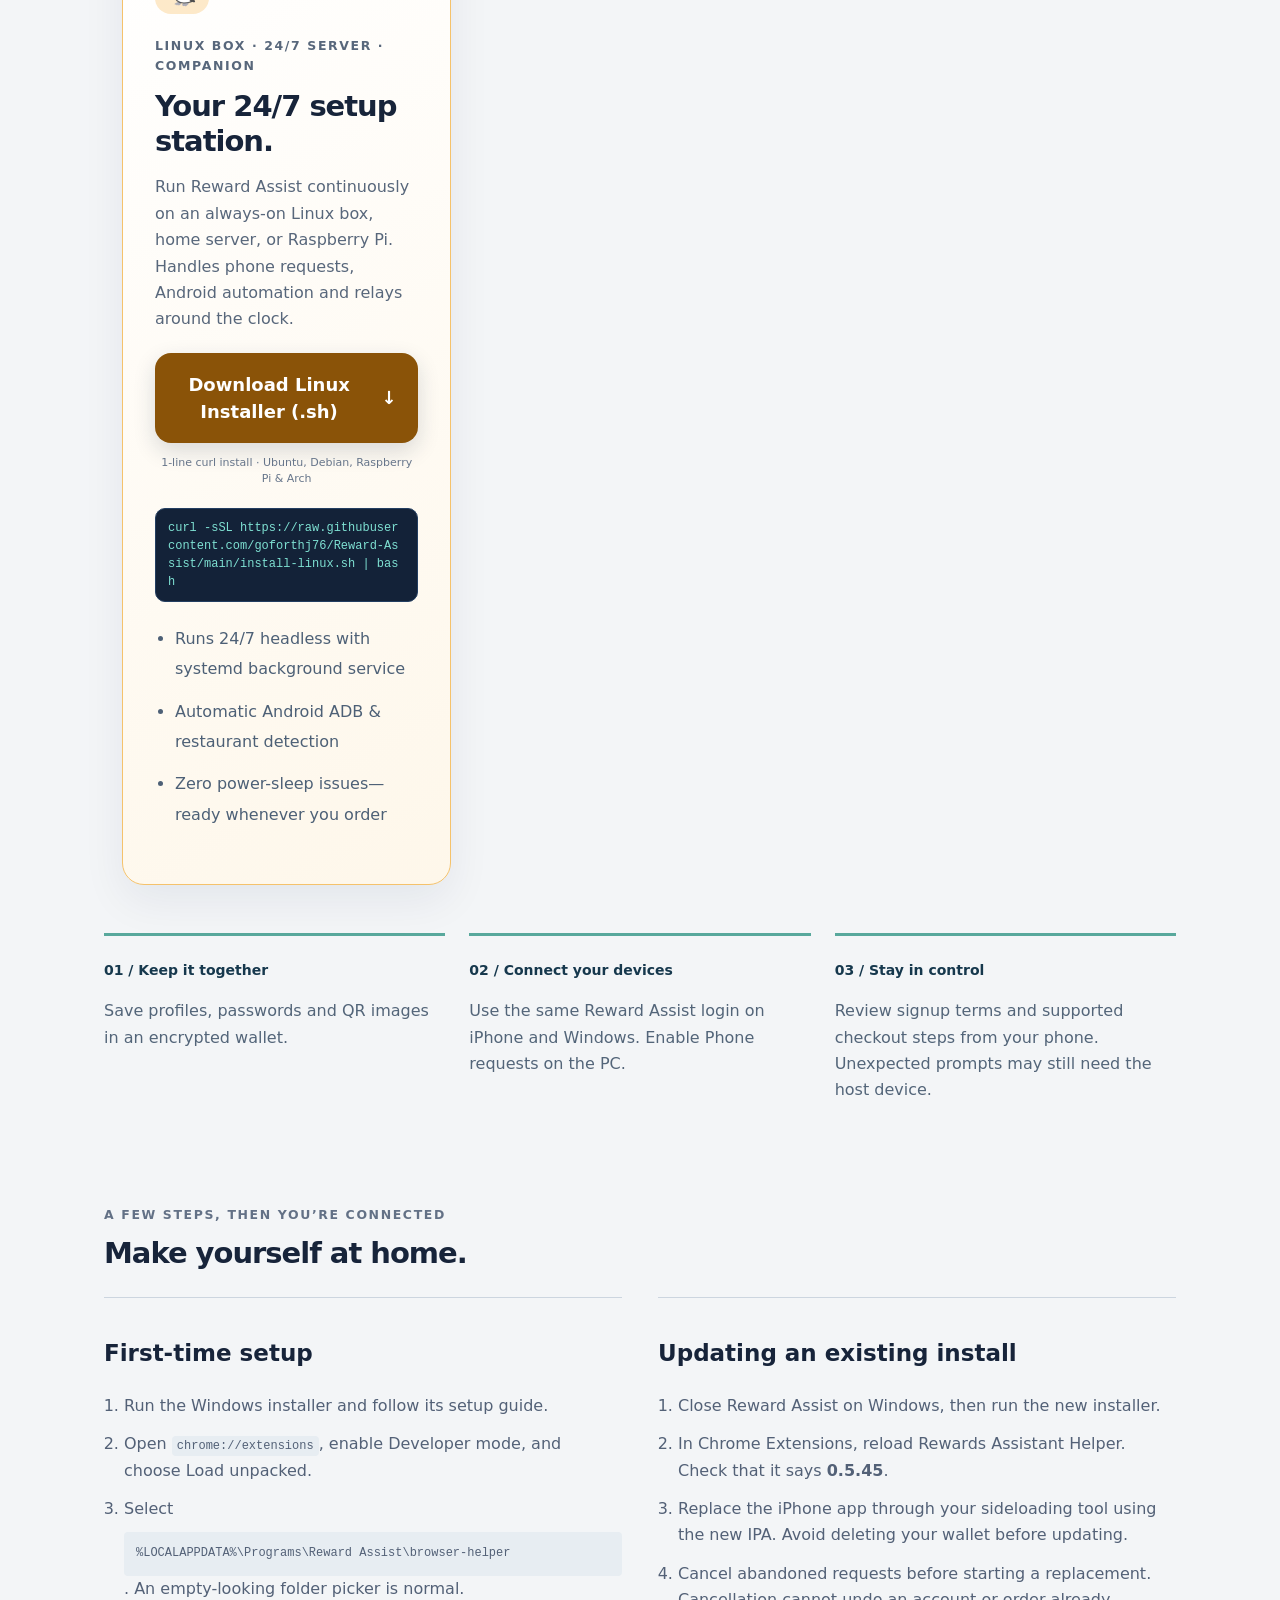
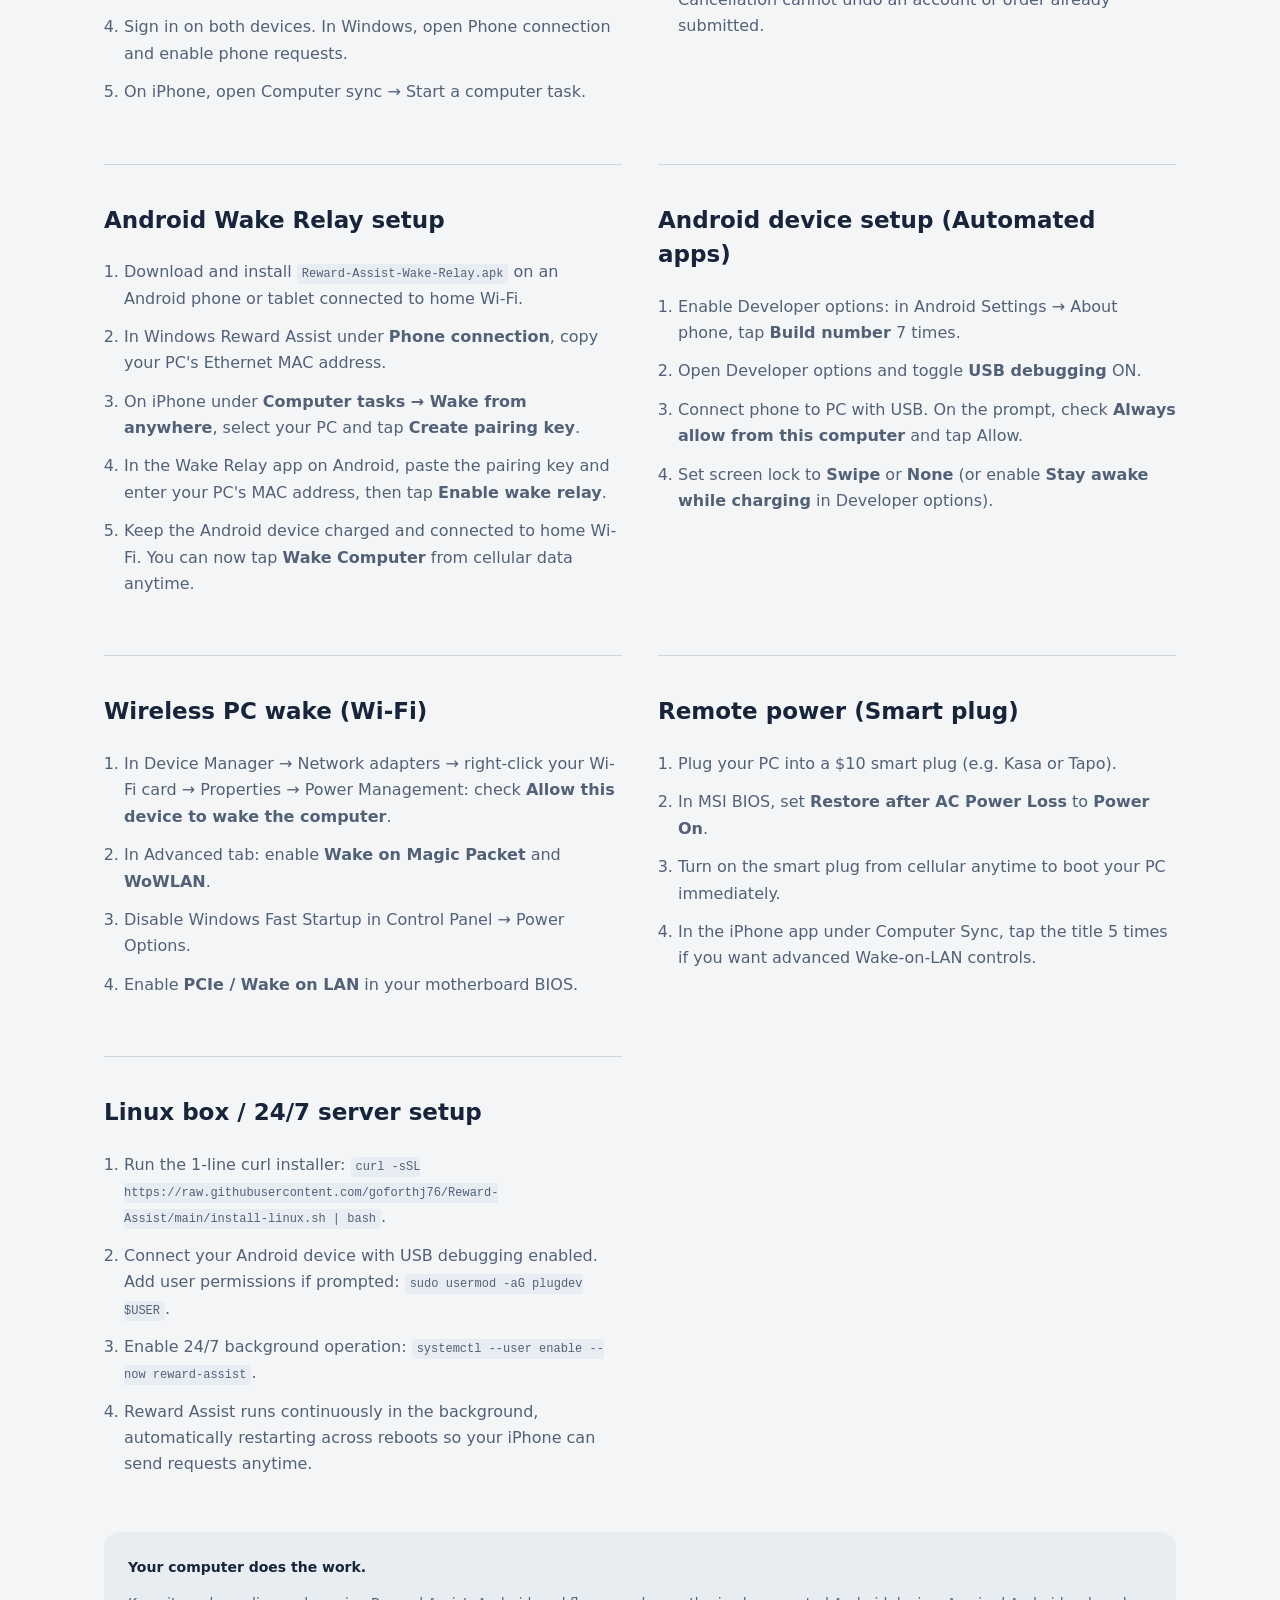
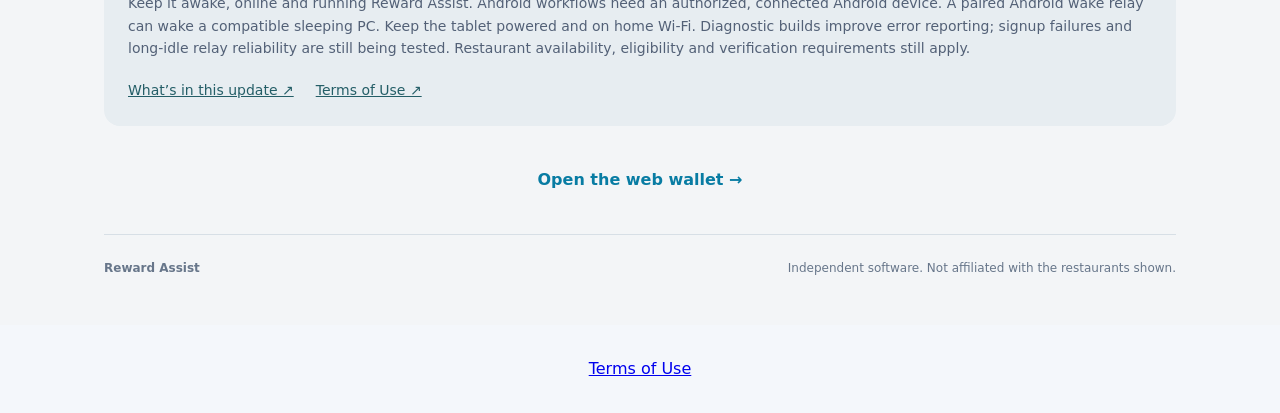
==== commit 5a9b51cc: "Add Linux box 24/7 downloader & installer, cross-platform local app support, and website download ca" ====
--- a/index.html
+++ b/index.html
@@ -3,14 +3,16 @@
 <section id="landingScreen" class="landing-screen">
 <header class="landing-header"><a class="brand" href="#"><img src="icon-192.png" alt="" width="44" height="44"><span><strong>Reward Assist</strong><small>Less setup. More ready.</small></span></a><a class="nav-help" href="#setup-guide">Getting started ↗</a></header>
 <main class="landing-main">
-<div class="landing-copy"><p class="eyebrow">YOUR REWARDS. ONE CONNECTED PLACE.</p><h1>Ready for<br>your next reward.</h1><p>Your account details, reward QR cards and birthday reminders—together in one private wallet. Start a guided setup on your iPhone and let your connected Windows computer handle the supported steps.</p><div class="hero-meta"><span>Encrypted account sync</span><span>Native iPhone wallet</span><span>Windows companion</span></div></div>
+<div class="landing-copy"><p class="eyebrow">YOUR REWARDS. ONE CONNECTED PLACE.</p><h1>Ready for<br>your next reward.</h1><p>Your account details, reward QR cards and birthday reminders—together in one private wallet. Start a guided setup on your iPhone and let your connected Windows computer handle the supported steps.</p><div class="hero-meta"><span>Encrypted account sync</span><span>Native iPhone wallet</span><span>Windows companion</span><span>Linux 24/7 server</span></div></div>
 <div class="download-grid" id="downloads">
 <article class="download-card featured"><div class="platform-icon" aria-hidden="true">⊞</div><p class="eyebrow">WINDOWS PC · 0.5.46 BETA</p><h2>Your setup station.</h2><p>The desktop app runs the helpers, connects to Chrome and works with your Android device when a restaurant requires it.</p><a class="primary full download-cta" href="https://github.com/goforthj76/Reward-Assist/releases/download/v0.5.46/Reward-Assist-Setup.exe">Download Windows Setup (Installer) <span>↓</span></a><small class="download-note">Automatic Chrome extension, ADB & shortcuts</small><ul><li>Guided 1-click Chrome extension setup</li><li>Receive requests from your signed-in iPhone</li><li>Automatic Android ADB & restaurant detection</li></ul></article>
 <article class="download-card iphone"><div class="platform-icon" aria-hidden="true">▯</div><p class="eyebrow">IPHONE · 0.3.10 PREVIEW · BUILD 21</p><h2>Your pocket control center.</h2><p>Keep QR cards close, unlock with Face ID, sync your accounts and manage computer tasks wherever you have internet.</p><a class="primary full download-cta" href="https://github.com/goforthj76/Reward-Assist/releases/download/v0.5.46/Reward-Assist.ipa">Download for iPhone <span>↓</span></a><small class="download-note">Direct IPA · Sideload with your compatible tool</small><ul><li>Native wallet with saved sign-in</li><li>Direct autonomous signups & SMS verification</li><li>No manual desktop approval blockers</li></ul><p class="download-note">Not an App Store install. Import the IPA into LiveContainer or sign it with your sideloading tool.</p></article>
 <article class="download-card android"><div class="platform-icon" aria-hidden="true">⚡</div><p class="eyebrow">ANDROID · COMPANION · WAKE RELAY</p><h2>Wake your PC anywhere.</h2><p>Leaves an Android phone or tablet on your home Wi-Fi to listen for wake requests from your iPhone and broadcast Wake-on-LAN packets to your PC.</p><a class="primary full download-cta" href="https://github.com/goforthj76/Reward-Assist/releases/download/v0.5.45/Reward-Assist-Wake-Relay.apk">Download Wake Relay (APK) <span>↓</span></a><small class="download-note">Direct APK install · Keep plugged in on home Wi-Fi</small><ul><li>Wakes sleeping PC from cellular anywhere</li><li>Zero router port forwarding needed</li><li>Encrypted 90-day pairing keys</li></ul></article>
+<article class="download-card linux"><div class="platform-icon" aria-hidden="true">🐧</div><p class="eyebrow">LINUX BOX · 24/7 SERVER · COMPANION</p><h2>Your 24/7 setup station.</h2><p>Run Reward Assist continuously on an always-on Linux box, home server, or Raspberry Pi. Handles phone requests, Android automation and relays around the clock.</p><a class="primary full download-cta" href="https://raw.githubusercontent.com/goforthj76/Reward-Assist/main/install-linux.sh" download="install-linux.sh">Download Linux Installer (.sh) <span>↓</span></a><small class="download-note">1-line curl install · Ubuntu, Debian, Raspberry Pi & Arch</small><div class="linux-cmd-box" style="margin:10px 0 16px;background:#132238;border:1px solid #233e61;border-radius:10px;padding:10px 12px;font-family:ui-monospace,SFMono-Regular,Consolas,monospace;font-size:12px;color:#7ee0d2;word-break:break-all;user-select:all;">curl -sSL https://raw.githubusercontent.com/goforthj76/Reward-Assist/main/install-linux.sh | bash</div><ul><li>Runs 24/7 headless with systemd background service</li><li>Automatic Android ADB & restaurant detection</li><li>Zero power-sleep issues—ready whenever you order</li></ul></article>
 </div>
 <section class="benefit-strip" aria-label="How it works"><article><b>01 / Keep it together</b><p>Save profiles, passwords and QR images in an encrypted wallet.</p></article><article><b>02 / Connect your devices</b><p>Use the same Reward Assist login on iPhone and Windows. Enable Phone requests on the PC.</p></article><article><b>03 / Stay in control</b><p>Review signup terms and supported checkout steps from your phone. Unexpected prompts may still need the host device.</p></article></section>
-<section id="setup-guide" class="setup-guide"><div class="section-intro"><p class="eyebrow">A FEW STEPS, THEN YOU’RE CONNECTED</p><h2>Make yourself at home.</h2></div><div class="guide-grid"><article><h3>First-time setup</h3><ol><li>Run the Windows installer and follow its setup guide.</li><li>Open <code>chrome://extensions</code>, enable Developer mode, and choose Load unpacked.</li><li>Select <code class="folder-path">%LOCALAPPDATA%\Programs\Reward Assist\browser-helper</code>. An empty-looking folder picker is normal.</li><li>Sign in on both devices. In Windows, open Phone connection and enable phone requests.</li><li>On iPhone, open Computer sync → Start a computer task.</li></ol></article><article><h3>Updating an existing install</h3><ol><li>Close Reward Assist on Windows, then run the new installer.</li><li>In Chrome Extensions, reload Rewards Assistant Helper. Check that it says <strong>0.5.45</strong>.</li><li>Replace the iPhone app through your sideloading tool using the new IPA. Avoid deleting your wallet before updating.</li><li>Cancel abandoned requests before starting a replacement. Cancellation cannot undo an account or order already submitted.</li></ol></article><article><h3>Android Wake Relay setup</h3><ol><li>Download and install <code>Reward-Assist-Wake-Relay.apk</code> on an Android phone or tablet connected to home Wi-Fi.</li><li>In Windows Reward Assist under <strong>Phone connection</strong>, copy your PC's Ethernet MAC address.</li><li>On iPhone under <strong>Computer tasks → Wake from anywhere</strong>, select your PC and tap <strong>Create pairing key</strong>.</li><li>In the Wake Relay app on Android, paste the pairing key and enter your PC's MAC address, then tap <strong>Enable wake relay</strong>.</li><li>Keep the Android device charged and connected to home Wi-Fi. You can now tap <strong>Wake Computer</strong> from cellular data anytime.</li></ol></article><article><h3>Android device setup (Automated apps)</h3><ol><li>Enable Developer options: in Android Settings → About phone, tap <strong>Build number</strong> 7 times.</li><li>Open Developer options and toggle <strong>USB debugging</strong> ON.</li><li>Connect phone to PC with USB. On the prompt, check <strong>Always allow from this computer</strong> and tap Allow.</li><li>Set screen lock to <strong>Swipe</strong> or <strong>None</strong> (or enable <strong>Stay awake while charging</strong> in Developer options).</li></ol></article><article><h3>Wireless PC wake (Wi-Fi)</h3><ol><li>In Device Manager → Network adapters → right-click your Wi-Fi card → Properties → Power Management: check <strong>Allow this device to wake the computer</strong>.</li><li>In Advanced tab: enable <strong>Wake on Magic Packet</strong> and <strong>WoWLAN</strong>.</li><li>Disable Windows Fast Startup in Control Panel → Power Options.</li><li>Enable <strong>PCIe / Wake on LAN</strong> in your motherboard BIOS.</li></ol></article><article><h3>Remote power (Smart plug)</h3><ol><li>Plug your PC into a $10 smart plug (e.g. Kasa or Tapo).</li><li>In MSI BIOS, set <strong>Restore after AC Power Loss</strong> to <strong>Power On</strong>.</li><li>Turn on the smart plug from cellular anytime to boot your PC immediately.</li><li>In the iPhone app under Computer Sync, tap the title 5 times if you want advanced Wake-on-LAN controls.</li></ol></article></div></section>
+<section id="setup-guide" class="setup-guide"><div class="section-intro"><p class="eyebrow">A FEW STEPS, THEN YOU’RE CONNECTED</p><h2>Make yourself at home.</h2></div><div class="guide-grid"><article><h3>First-time setup</h3><ol><li>Run the Windows installer and follow its setup guide.</li><li>Open <code>chrome://extensions</code>, enable Developer mode, and choose Load unpacked.</li><li>Select <code class="folder-path">%LOCALAPPDATA%\Programs\Reward Assist\browser-helper</code>. An empty-looking folder picker is normal.</li><li>Sign in on both devices. In Windows, open Phone connection and enable phone requests.</li><li>On iPhone, open Computer sync → Start a computer task.</li></ol></article><article><h3>Updating an existing install</h3><ol><li>Close Reward Assist on Windows, then run the new installer.</li><li>In Chrome Extensions, reload Rewards Assistant Helper. Check that it says <strong>0.5.45</strong>.</li><li>Replace the iPhone app through your sideloading tool using the new IPA. Avoid deleting your wallet before updating.</li><li>Cancel abandoned requests before starting a replacement. Cancellation cannot undo an account or order already submitted.</li></ol></article><article><h3>Android Wake Relay setup</h3><ol><li>Download and install <code>Reward-Assist-Wake-Relay.apk</code> on an Android phone or tablet connected to home Wi-Fi.</li><li>In Windows Reward Assist under <strong>Phone connection</strong>, copy your PC's Ethernet MAC address.</li><li>On iPhone under <strong>Computer tasks → Wake from anywhere</strong>, select your PC and tap <strong>Create pairing key</strong>.</li><li>In the Wake Relay app on Android, paste the pairing key and enter your PC's MAC address, then tap <strong>Enable wake relay</strong>.</li><li>Keep the Android device charged and connected to home Wi-Fi. You can now tap <strong>Wake Computer</strong> from cellular data anytime.</li></ol></article><article><h3>Android device setup (Automated apps)</h3><ol><li>Enable Developer options: in Android Settings → About phone, tap <strong>Build number</strong> 7 times.</li><li>Open Developer options and toggle <strong>USB debugging</strong> ON.</li><li>Connect phone to PC with USB. On the prompt, check <strong>Always allow from this computer</strong> and tap Allow.</li><li>Set screen lock to <strong>Swipe</strong> or <strong>None</strong> (or enable <strong>Stay awake while charging</strong> in Developer options).</li></ol></article><article><h3>Wireless PC wake (Wi-Fi)</h3><ol><li>In Device Manager → Network adapters → right-click your Wi-Fi card → Properties → Power Management: check <strong>Allow this device to wake the computer</strong>.</li><li>In Advanced tab: enable <strong>Wake on Magic Packet</strong> and <strong>WoWLAN</strong>.</li><li>Disable Windows Fast Startup in Control Panel → Power Options.</li><li>Enable <strong>PCIe / Wake on LAN</strong> in your motherboard BIOS.</li></ol></article><article><h3>Remote power (Smart plug)</h3><ol><li>Plug your PC into a $10 smart plug (e.g. Kasa or Tapo).</li><li>In MSI BIOS, set <strong>Restore after AC Power Loss</strong> to <strong>Power On</strong>.</li><li>Turn on the smart plug from cellular anytime to boot your PC immediately.</li><li>In the iPhone app under Computer Sync, tap the title 5 times if you want advanced Wake-on-LAN controls.</li></ol></article>
+<article><h3>Linux box / 24/7 server setup</h3><ol><li>Run the 1-line curl installer: <code>curl -sSL https://raw.githubusercontent.com/goforthj76/Reward-Assist/main/install-linux.sh | bash</code>.</li><li>Connect your Android device with USB debugging enabled. Add user permissions if prompted: <code>sudo usermod -aG plugdev $USER</code>.</li><li>Enable 24/7 background operation: <code>systemctl --user enable --now reward-assist</code>.</li><li>Reward Assist runs continuously in the background, automatically restarting across reboots so your iPhone can send requests anytime.</li></ol></article></div></section>
 <div class="release-note"><strong>Your computer does the work.</strong><p>Keep it awake, online and running Reward Assist. Android workflows need an authorized, connected Android device. A paired Android wake relay can wake a compatible sleeping PC. Keep the tablet powered and on home Wi-Fi. Diagnostic builds improve error reporting; signup failures and long-idle relay reliability are still being tested. Restaurant availability, eligibility and verification requirements still apply.</p><a href="https://github.com/goforthj76/Reward-Assist/releases/tag/v0.5.46">What’s in this update ↗</a><a href="terms.html">Terms of Use ↗</a></div>
 <button id="openWebApp" class="plain-button web-link" type="button">Open the web wallet →</button>
 <footer class="landing-footer"><strong>Reward Assist</strong><span>Independent software. Not affiliated with the restaurants shown.</span></footer></main></section>
--- a/landing.css
+++ b/landing.css
@@ -1,3 +1,3 @@
 .landing-screen{min-height:100dvh;background:#f3f5f7;color:#17243a;padding-bottom:24px}.landing-header{max-width:1120px;margin:auto;padding:26px 24px;display:flex;align-items:center;justify-content:space-between;gap:20px}.landing-header .brand small{color:#637186}.nav-help{font-size:14px;color:#203c58;text-decoration:none;font-weight:600}.landing-main{max-width:1120px;margin:auto;padding:38px 24px 0}.landing-copy{background:#10243d;color:white;border-radius:28px;padding:56px;margin-bottom:28px;position:relative;overflow:hidden;background-image:radial-gradient(ellipse at 100% 0%,#265c68,transparent 65%)}.landing-copy .eyebrow{color:#9be0d6}.landing-copy h1{font-size:clamp(2.6rem,5.8vw,4.5rem);letter-spacing:-.055em;line-height:1.06;margin:18px 0 24px;max-width:800px}.landing-copy>p{max-width:630px;font-size:18px;line-height:1.65;color:#d0dae5}.hero-meta{display:flex;gap:10px;flex-wrap:wrap;margin-top:30px}.hero-meta span{font-size:12px;border:1px solid #ffffff30;border-radius:30px;padding:7px 13px;color:#e2ecee}.download-grid{display:grid;grid-template-columns:1.15fr 1fr;gap:24px}.download-card{background:white;border:1px solid #dce2e9;border-radius:22px;padding:32px}.download-card.featured{border-top:4px solid #298379}.download-card h2,.section-intro h2{font-size:29px;letter-spacing:-.035em;line-height:1.2;margin:12px 0 16px}.download-card p{color:#58677b;line-height:1.65}.download-card .primary,.download-card .secondary{margin-top:20px;display:flex;justify-content:center;gap:20px;text-align:center}.download-note{display:block;text-align:center;color:#66758a;font-size:11px;margin:12px 0 20px}.download-card ol,.guide-grid ol{padding-left:20px;color:#536177;line-height:1.65}.download-card li,.guide-grid li{padding:6px 0}.setup-guide{margin-top:64px;scroll-margin-top:24px}.section-intro{max-width:650px;margin-bottom:26px}.section-intro p{color:#637186}.guide-grid{display:grid;grid-template-columns:1fr 1fr;gap:36px}.guide-grid article{border-top:1px solid #ccd5df;padding-top:24px}.step-tag{color:#287269;font-size:12px;font-weight:700;letter-spacing:.08em}.guide-grid h3{font-size:23px;margin:14px 0}.guide-grid code{font-size:12px;background:#e7edf2;padding:3px 5px;border-radius:4px;overflow-wrap:anywhere}.guide-grid .folder-path{display:block;padding:12px;margin-top:10px;white-space:normal}.release-note{margin-top:32px;background:#e7edf1;border-radius:16px;padding:24px;font-size:14px;color:#536177;line-height:1.6}.release-note strong{color:#17243a}.release-note a{display:inline-block;margin:6px 22px 0 0;color:#245e67}.web-link{display:block;margin:26px auto}.landing-footer{display:flex;justify-content:space-between;gap:20px;border-top:1px solid #d7dfe6;padding:24px 0;font-size:12px;color:#67768a}.landing-screen a:focus-visible,.landing-screen button:focus-visible{outline:3px solid #298379;outline-offset:4px}@media(max-width:700px){.landing-header{padding:20px}.landing-main{padding:16px}.landing-copy{padding:30px 24px;border-radius:20px}.landing-copy h1{font-size:42px}.landing-copy>p{font-size:16px}.download-grid,.guide-grid{grid-template-columns:1fr}.download-card{padding:24px}.setup-guide{margin-top:40px}.landing-footer{flex-direction:column;gap:8px}.nav-help{font-size:12px}}
 
-.landing-header .brand{text-decoration:none;color:inherit}.landing-header img{border-radius:13px}.download-card{position:relative;border:1px solid #d4e0e7;box-shadow:0 16px 44px #0e254511}.download-card.iphone{border-color:#99cfc8;background:linear-gradient(150deg,#fff,#e8f8f4)}.download-card.android{border-color:#b5d4f5;background:linear-gradient(150deg,#fff,#edf4fc)}.download-cta{min-height:64px;border-radius:16px;font-size:18px;font-weight:750;display:flex;justify-content:space-between;align-items:center;padding:18px 22px;box-shadow:0 8px 22px #10243d28;text-decoration:none;background:#10243d;color:white}.iphone .download-cta{background:#076c61}.android .download-cta{background:#184a7e}.download-cta:hover{transform:translateY(-2px);filter:brightness(1.12)}.platform-icon{width:54px;height:54px;border-radius:16px;background:#e5eef6;display:grid;place-items:center;font-size:36px;margin-bottom:22px;color:#173d5a}.iphone .platform-icon{background:#d1eee6;color:#076c61}.android .platform-icon{background:#dbe9f9;color:#184a7e}.download-card ul{padding-left:20px;line-height:1.9;color:#4d6076}.benefit-strip{display:grid;grid-template-columns:repeat(3,1fr);gap:24px;margin:48px 0}.benefit-strip article{border-top:3px solid #58a89c;padding:22px 0}.benefit-strip b{font-size:14px;color:#16384d}.benefit-strip p{line-height:1.65;color:#536579}.landing-copy{padding-bottom:66px}.download-grid{margin-top:-42px;position:relative;padding:0 18px;gap:24px;grid-template-columns:repeat(auto-fit,minmax(310px,1fr))}.landing-screen .primary:focus-visible{outline:3px solid #24b8a2;outline-offset:5px}@media(max-width:700px){.download-grid{padding:0;margin-top:0}.benefit-strip{grid-template-columns:1fr;gap:8px}.landing-copy{padding-bottom:30px}.download-card h2{font-size:29px}}
+.landing-header .brand{text-decoration:none;color:inherit}.landing-header img{border-radius:13px}.download-card{position:relative;border:1px solid #d4e0e7;box-shadow:0 16px 44px #0e254511}.download-card.iphone{border-color:#99cfc8;background:linear-gradient(150deg,#fff,#e8f8f4)}.download-card.android{border-color:#b5d4f5;background:linear-gradient(150deg,#fff,#edf4fc)}.download-card.linux{border-color:#f5c26b;background:linear-gradient(150deg,#fff,#fef7ea)}.download-cta{min-height:64px;border-radius:16px;font-size:18px;font-weight:750;display:flex;justify-content:space-between;align-items:center;padding:18px 22px;box-shadow:0 8px 22px #10243d28;text-decoration:none;background:#10243d;color:white}.iphone .download-cta{background:#076c61}.android .download-cta{background:#184a7e}.linux .download-cta{background:#8a5308}.download-cta:hover{transform:translateY(-2px);filter:brightness(1.12)}.platform-icon{width:54px;height:54px;border-radius:16px;background:#e5eef6;display:grid;place-items:center;font-size:36px;margin-bottom:22px;color:#173d5a}.iphone .platform-icon{background:#d1eee6;color:#076c61}.android .platform-icon{background:#dbe9f9;color:#184a7e}.linux .platform-icon{background:#fde9c9;color:#8a5308}.download-card ul{padding-left:20px;line-height:1.9;color:#4d6076}.benefit-strip{display:grid;grid-template-columns:repeat(3,1fr);gap:24px;margin:48px 0}.benefit-strip article{border-top:3px solid #58a89c;padding:22px 0}.benefit-strip b{font-size:14px;color:#16384d}.benefit-strip p{line-height:1.65;color:#536579}.landing-copy{padding-bottom:66px}.download-grid{margin-top:-42px;position:relative;padding:0 18px;gap:24px;grid-template-columns:repeat(auto-fit,minmax(310px,1fr))}.landing-screen .primary:focus-visible{outline:3px solid #24b8a2;outline-offset:5px}@media(max-width:700px){.download-grid{padding:0;margin-top:0}.benefit-strip{grid-template-columns:1fr;gap:8px}.landing-copy{padding-bottom:30px}.download-card h2{font-size:29px}}
